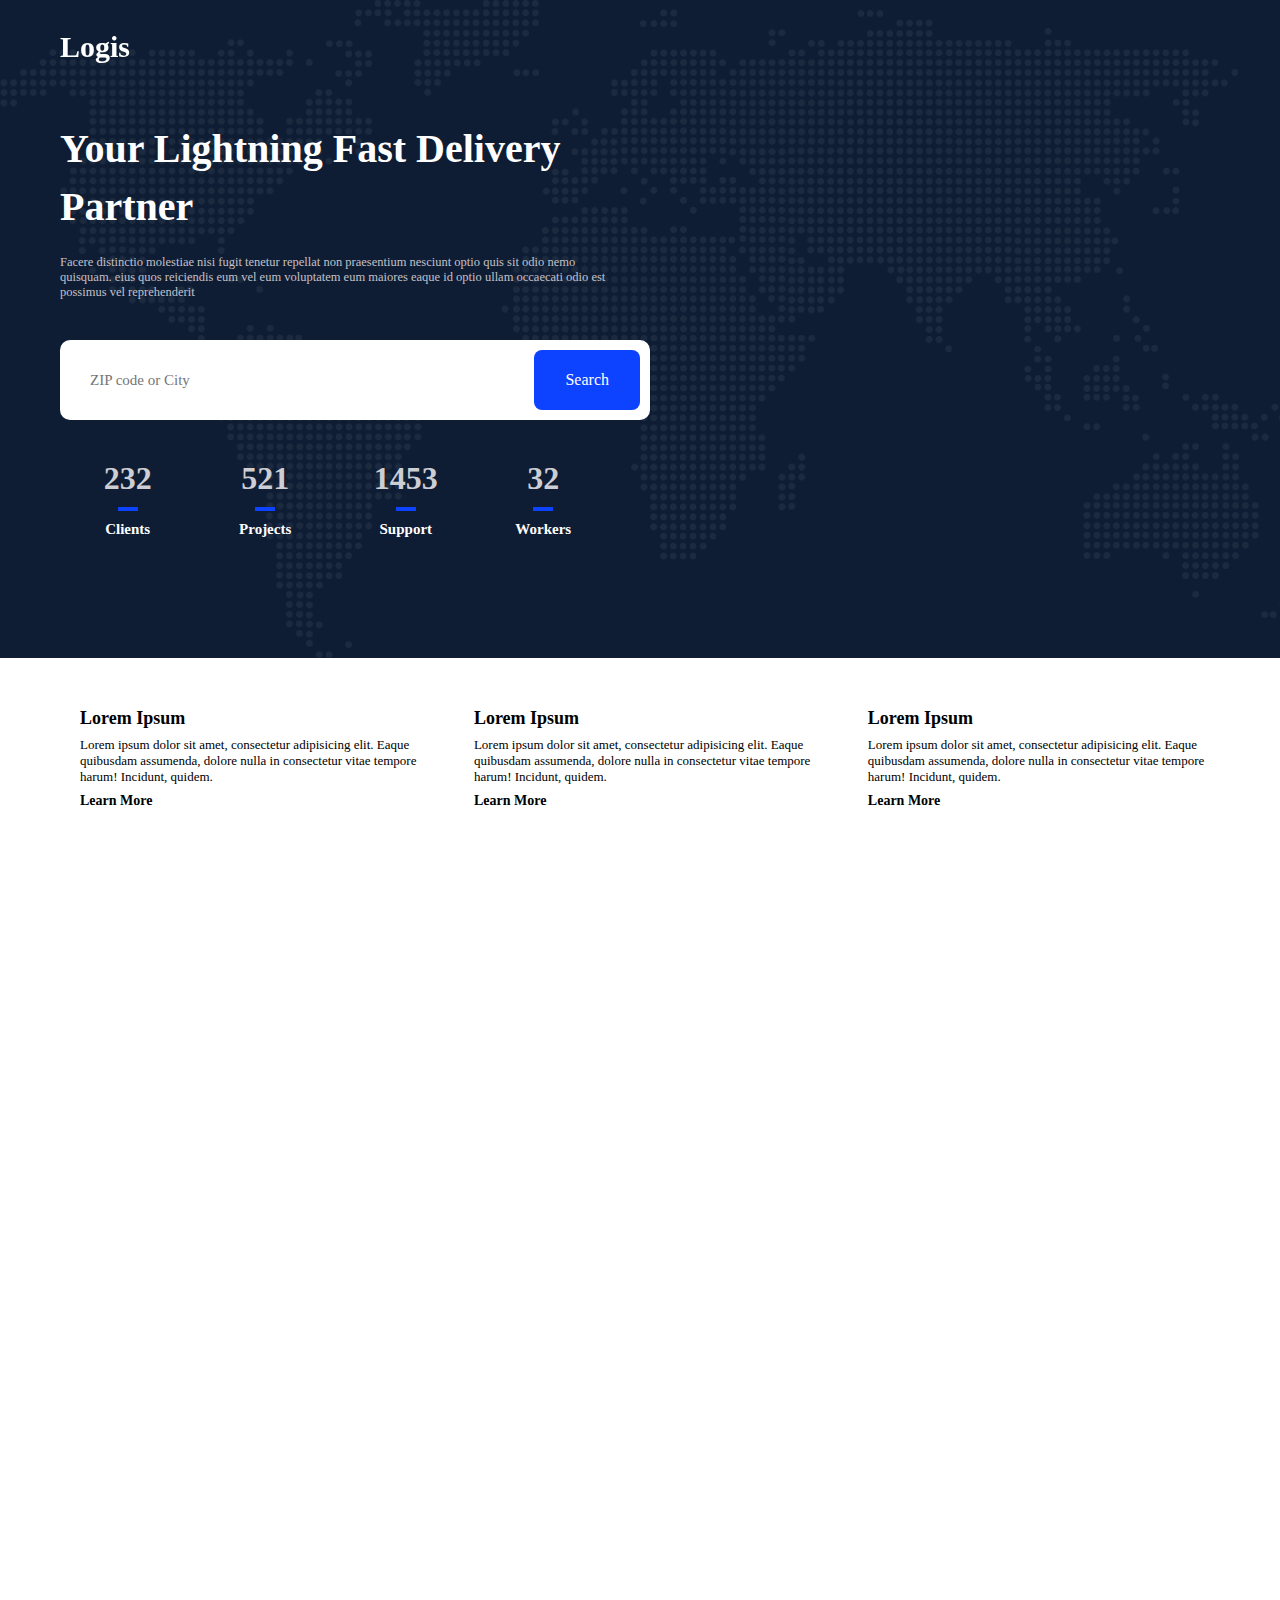
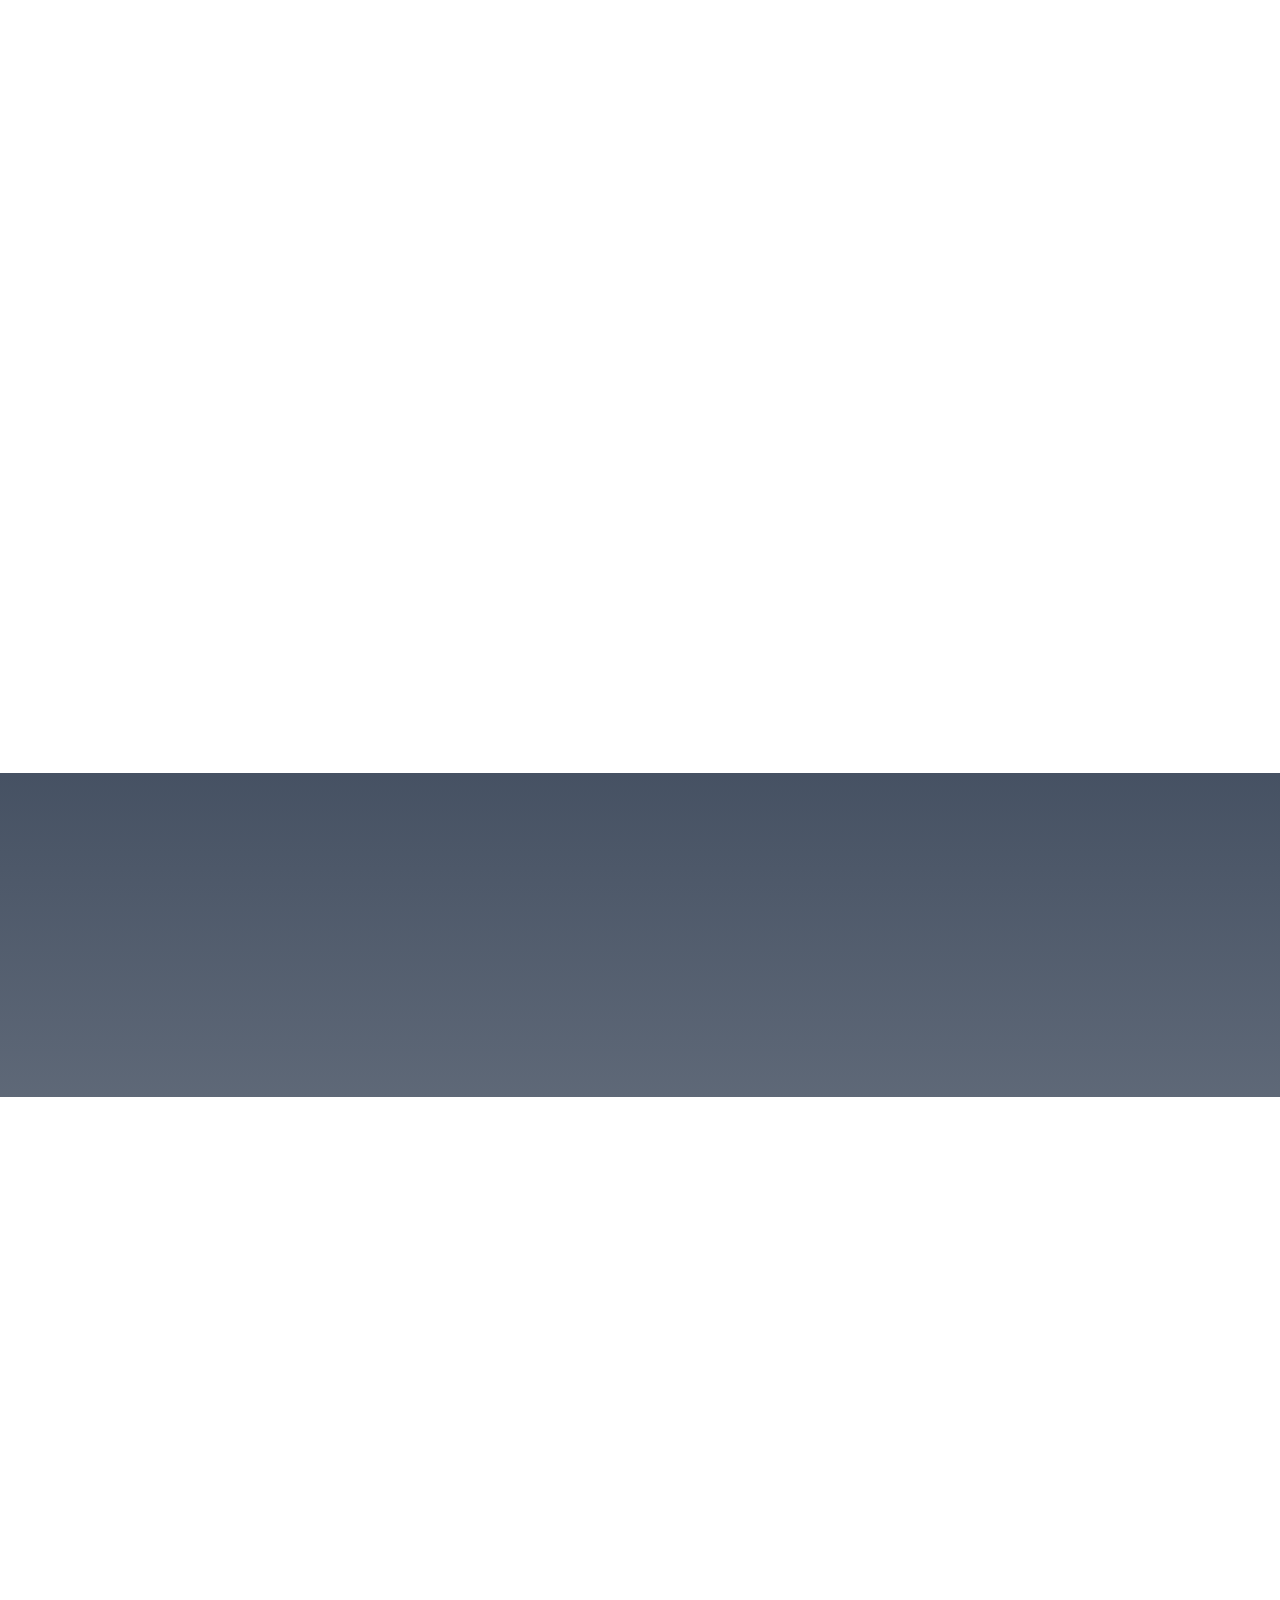
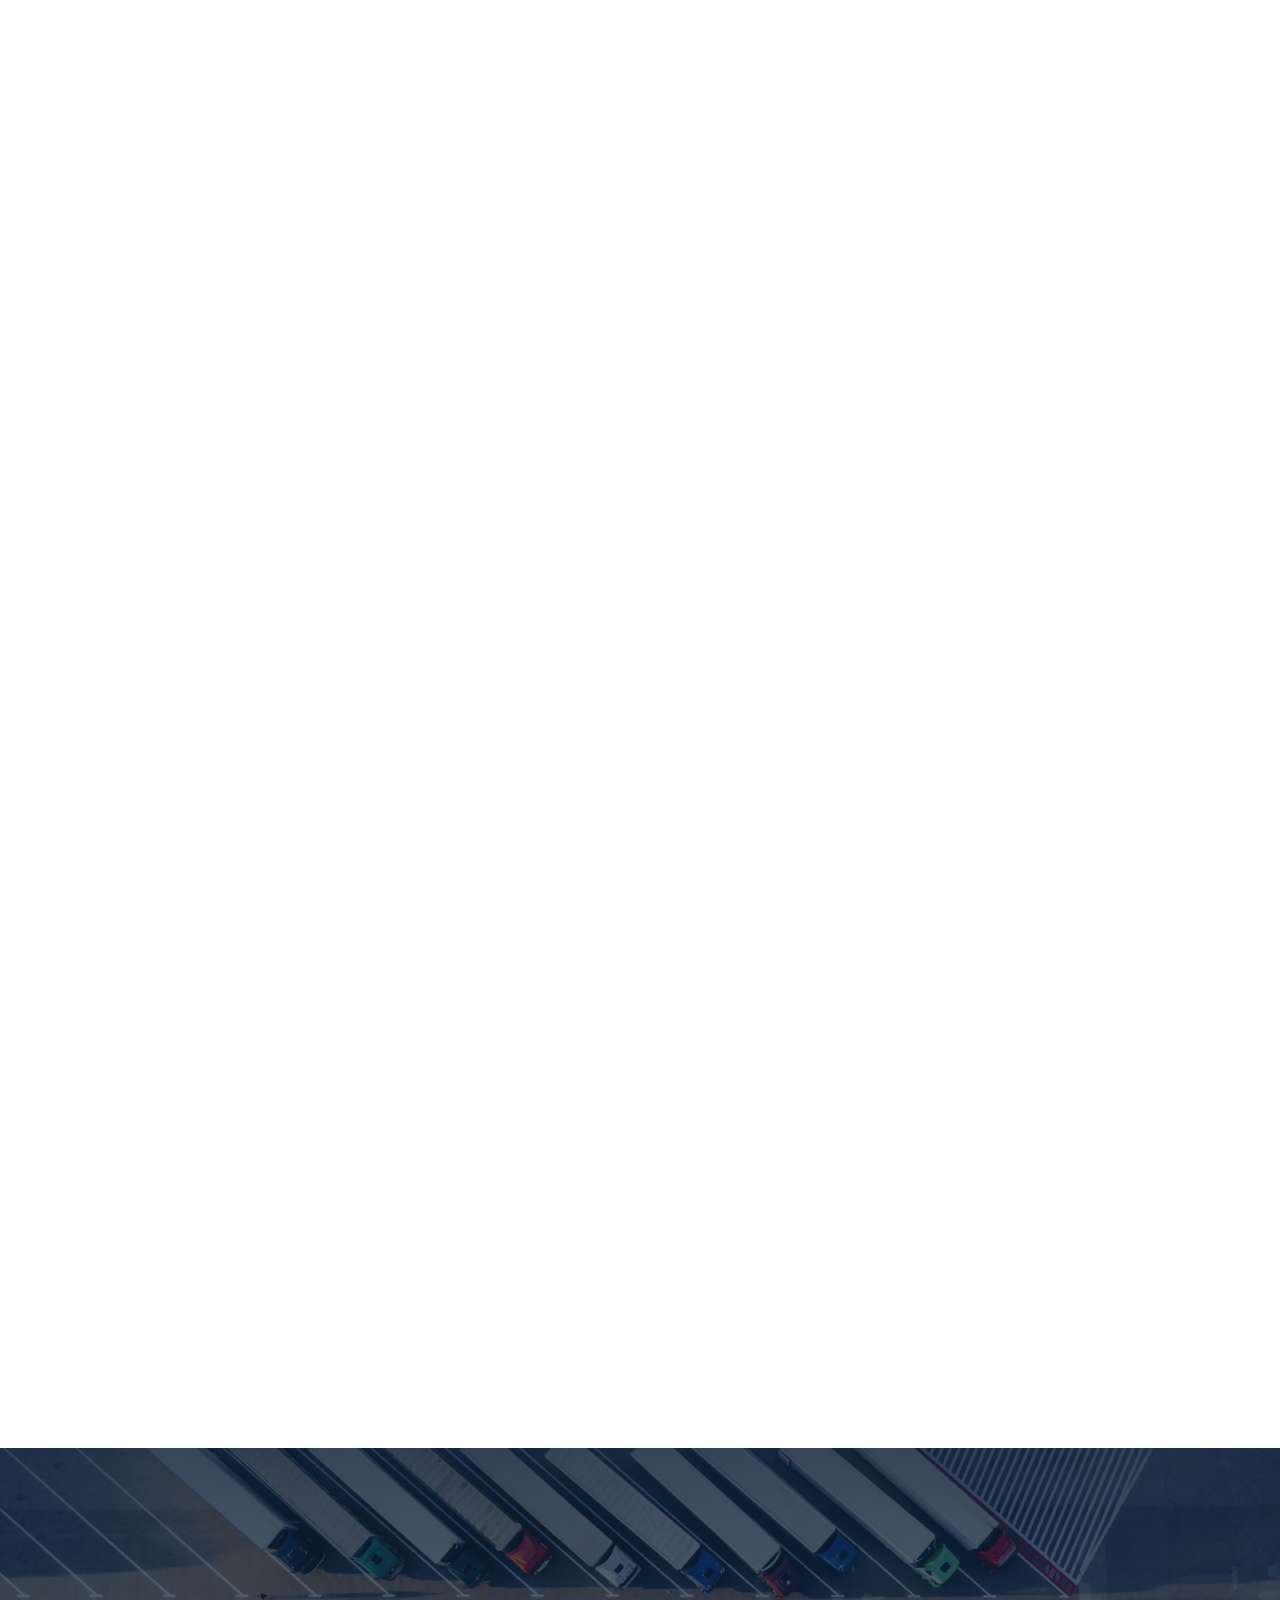
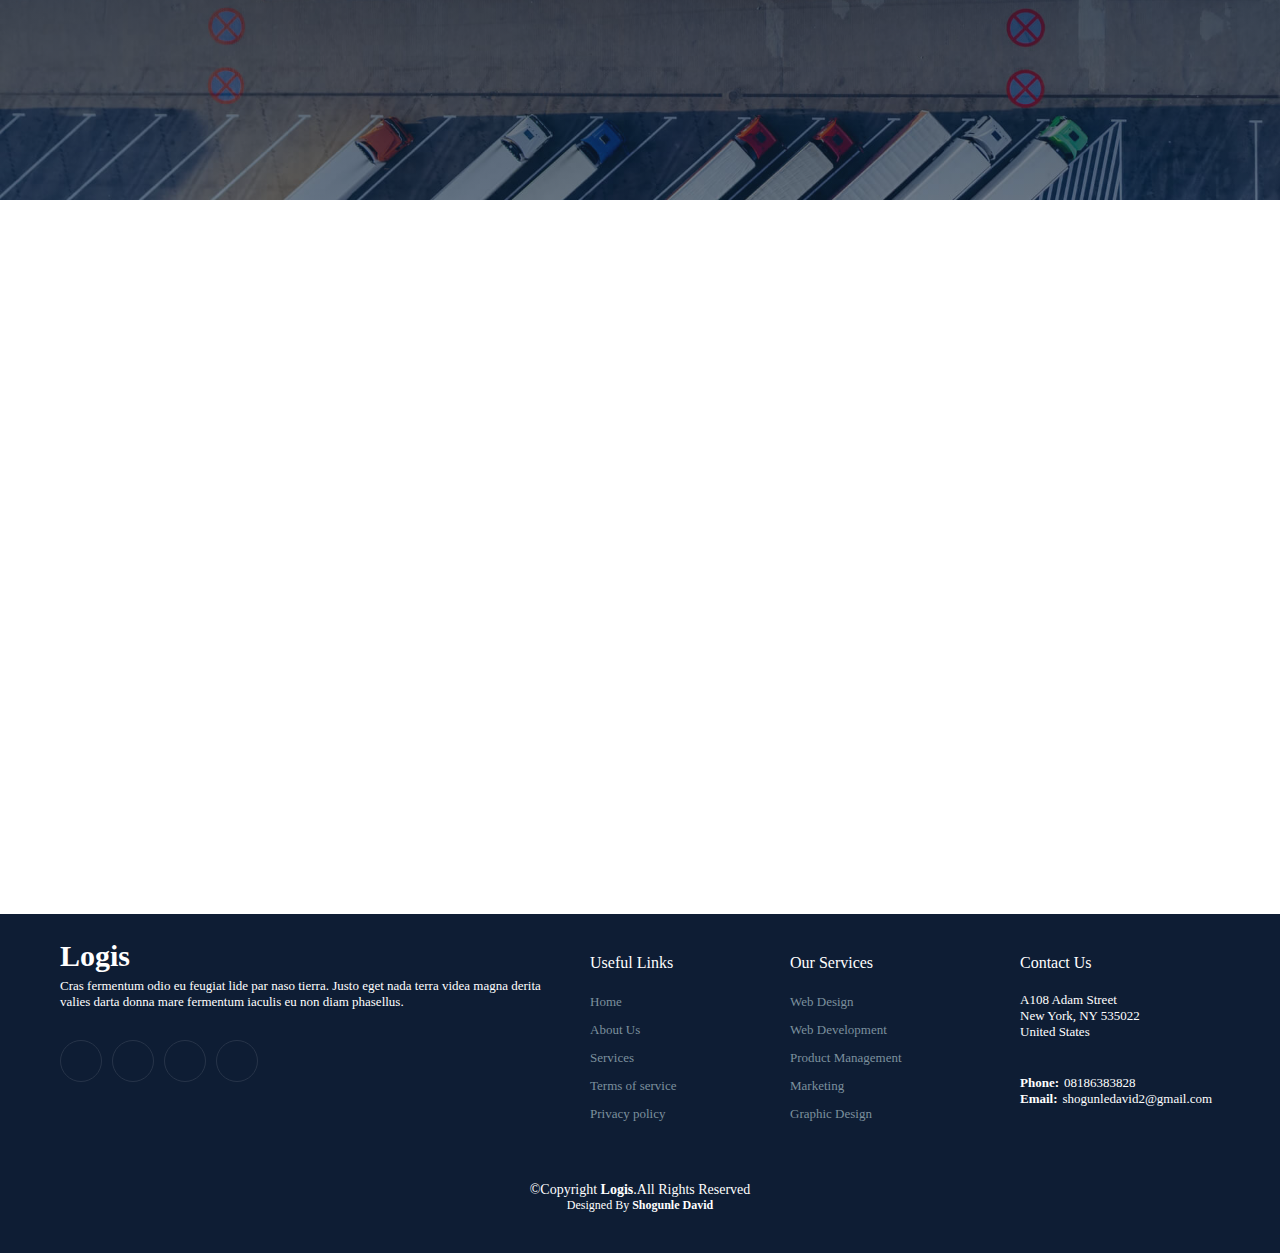
==== index.html @ 0f91eb41 "logis project" ====
<!DOCTYPE html>
<html lang="en">
  <head>
    <meta charset="UTF-8" />
    <meta name="viewport" content="width=device-width, initial-scale=1.0" />
    <title>Logis</title>
    <link rel="icon" href="./assets/img/cta-bg.jpg">
    <link
      rel="stylesheet"
      href="https://cdnjs.cloudflare.com/ajax/libs/font-awesome/6.4.0/css/all.min.css"
      integrity="sha512-iecdLmaskl7CVkqkXNQ/ZH/XLlvWZOJyj7Yy7tcenmpD1ypASozpmT/E0iPtmFIB46ZmdtAc9eNBvH0H/ZpiBw=="
      crossorigin="anonymous"
      referrerpolicy="no-referrer"
    />
    <link
      rel="stylesheet"
      href="https://cdn.jsdelivr.net/npm/swiper@9/swiper-bundle.min.css"
    />
    <link rel="stylesheet" href="./css/logis.css" />
    <link rel="stylesheet" href="./css/logis-media-small.css">
  </head>
  <body>
    <!-- PRELOADER -->
    <div id="preloader">
      <div class="loader"></div>
    </div>

    <!-- NAVBAR -->
    <section id="home">
      <nav>
        <a class="brand" href="">Logis</a>
        <div class="nav-links">
          <ul>
            <li><a class="active" href="index.html">Home</a></li>
            <li><a href="logis-about.html">About</a></li>
            <li><a href="logis-services.html">Services</a></li>
            <li><a href="logis-pricing.html">Pricing</a></li>
            <li class="drop-down-trigger">
              <a id="drop-down-tag" href=""
                >Drop Down <i class="fa-solid fa-angle-down"></i
              ></a>
              <div class="drop-down-section">
                <ul>
                  <li><a href="">Drop Down-1</a></li>
                  <li class="deep-drop-down-trigger">
                    <a id="deep-drop-down" href=""
                      >Deep Drop Down <i class="fa-solid fa-angle-down"></i
                    ></a>
                    <div class="deep-drop-down-section">
                      <ul>
                        <li><a href="">Deep Drop Down 1 </a></li>
                        <li><a href="">Deep Drop Down 2 </a></li>
                        <li><a href="">Deep Drop Down 3</a></li>
                        <li><a href="">Deep Drop Down 4</a></li>
                        <li><a href="">Deep Drop Down 5</a></li>
                      </ul>
                    </div>
                  </li>
                  <li><a href="">Drop Down 2</a></li>
                  <li><a href="">Drop Down 3</a></li>
                  <li><a href="">Drop Down 4</a></li>
                </ul>
              </div>
            </li>
            <li><a href="logis-contact.html">Contact</a></li>
          </ul>
          <div class="nav-btn">
            <a href="logis-get-a-quote.html">Get a Quote</a>
          </div>
        </div>
        <button class="small-screen-nav-btn"><i class="fa-solid fa-bars"></i></button>
      </nav>
      <div class="small-screen-menu">
          <button class="small-screen-nav-btn-2"><i class="fa-solid fa-xmark"></i></button>
          <ul>
            <li>
              <a class="active" href="logis.html">Home</a>
            </li>
            <li>
              <a href="logis-about.html">About</a>
            </li>
            <li>
              <a href="logis-services.html">Services</a>
            </li>
            <li>
              <a href="logis-pricing.html">Pricing</a>
            </li>
            <li class="small-screen-menu-dropdown">
              <button>Drop-Down <i class="fa-solid fa-angle-down"></i></button>
              <div class="small-screen-deep-drop-down hide">
                <ul>
                  <li><a href="">Deep Drop Down 1 </a></li>
                  <li><a href="">Deep Drop Down 2 </a></li>
                  <li><a href="">Deep Drop Down 3</a></li>
                  <li><a href="">Deep Drop Down 4</a></li>
                  <li><a href="">Deep Drop Down 5</a></li>
                </ul>
              </div>
            </li>
            <li>
              <a href="logis-contact.html">Contact</a>
            </li>
            <li>
              <a class="small-screen-menu-btn" href="logis-get-a-quote.html">Get a Quote</a>
            </li>
          </ul>
      </div>
      <!-- TO-TOP BUTTON -->
      <div class="to-top-btn">
        <a href="#"><i class="fa-solid fa-arrow-up"></i></a>
      </div>
      <!-- DELIVERY -->
      <section class="delivery">
        <div class="delivery-text">
          <h1 class="hidden-1">Your Lightning Fast Delivery Partner</h1>
          <p class="hidden-1">
            Facere distinctio molestiae nisi fugit tenetur repellat non
            praesentium nesciunt optio quis sit odio nemo quisquam. eius quos
            reiciendis eum vel eum voluptatem eum maiores eaque id optio ullam
            occaecati odio est possimus vel reprehenderit
          </p>
          <div class="delivery-input hidden-1">
            <input type="text" placeholder="ZIP code or City" />
            <a href="">Search</a>
          </div>
          <div class="delivery-stats hidden-1">
            <div class="stats-set">
              <div class="stats">
                <h2>232</h2>
                <div class="stat-border"></div>
                <h3>Clients</h3>
              </div>
              <div class="stats">
                <h2>521</h2>
                <div class="stat-border"></div>
                <h3>Projects</h3>
              </div>
            </div>
           <div class="stats-set">
             <div class="stats">
               <h2>1453</h2>
               <div class="stat-border"></div>
               <h3>Support</h3>
             </div>
             <div class="stats">
               <h2>32</h2>
               <div class="stat-border"></div>
               <h3>Workers</h3>
             </div>
           </div>
          </div>
        </div>
        <div class="delivery-img hidden-2">
          <img src="./assets/img/hero-img.svg" alt="" />
        </div>
      </section>
    </section>

    <!-- LEARN MORE -->
    <section class="learn-more">
      <span class="learn-flex-card-group">
        <div class="learn-flex-card hidden-3_1">
          <a class="card-icon" href="logis-service-details.html"
            ><i class="fa-solid fa-cart-flatbed"></i
          ></a>
          <div class="learn-flex-card-text">
            <a class="card-heading" href="logis-service-details.html"><h2>Lorem Ipsum</h2></a>
            <a class="card-content" href="logis-service-details.html">
              <p>
                Lorem ipsum dolor sit amet, consectetur adipisicing elit. Eaque
                quibusdam assumenda, dolore nulla in consectetur vitae tempore
                harum! Incidunt, quidem.
              </p>
            </a>
            <a class="card-link" href="logis-service-details.html"
              ><span>Learn More <i class="fa-solid fa-arrow-right"></i></span
            ></a>
          </div>
        </div>
        <div class="learn-flex-card hidden-3_2">
          <a class="card-icon" href="logis-service-details.html"><i class="fa-solid fa-truck"></i></a>
          <div class="learn-flex-card-text">
            <a class="card-heading" href="logis-service-details.html"><h2>Lorem Ipsum</h2></a>
            <a class="card-content" href="logis-service-details.html">
              <p>
                Lorem ipsum dolor sit amet, consectetur adipisicing elit. Eaque
                quibusdam assumenda, dolore nulla in consectetur vitae tempore
                harum! Incidunt, quidem.
              </p>
            </a>
            <a class="card-link" href="logis-service-details.html"
              ><span>Learn More <i class="fa-solid fa-arrow-right"></i></span
            ></a>
          </div>
        </div>
      </span> 

      <div class="learn-flex-card hidden-3_3" id="learn-flex-card-3">
        <a class="card-icon" href="logis-service-details.html"
          ><i class="fa-solid fa-truck-ramp-box"></i
        ></a>
        <div class="learn-flex-card-text">
          <a class="card-heading" href="logis-service-details.html"><h2>Lorem Ipsum</h2></a>
          <a class="card-content" href="logis-service-details.html">
            <p>
              Lorem ipsum dolor sit amet, consectetur adipisicing elit. Eaque
              quibusdam assumenda, dolore nulla in consectetur vitae tempore
              harum! Incidunt, quidem.
            </p>
          </a>
          <a class="card-link" href="logis-service-details.html"
            ><span>Learn More <i class="fa-solid fa-arrow-right"></i></span
          ></a>
        </div>
      </div>
    </section>

    <!-- ABOUT US -->
    <section class="about-us">
      <div class="about-us-text">
        <h1 class="hidden-4">About Us</h1>
        <p class="hidden-4" id="about-us-p1">
          Dolor iure expedita id fuga asperiores qui sunt consequatur minima.
          Quidem voluptas deleniti. Sit quia molestiae quia quas qui magnam
          itaque veritatis dolores. Corrupti totam ut eius incidunt reiciendis
          veritatis asperiores placeat.
        </p>
        <div class="about-us-content">
          <ul>
            <li class="hidden-4">
              <i class="fa-solid fa-sitemap"></i>
              <div class="about-us-content-text">
                <h2>Ullamco laboris nisi ut aliquip consequat</h2>
                <p>
                  Magni facilis facilis repellendus cum excepturi quaerat
                  praesentium libre trade
                </p>
              </div>
            </li>

            <li class="hidden-4">
              <i class="fa-solid fa-compress"></i>
              <div class="about-us-content-text">
                <h2>Magnam soluta odio exercitationem reprehenderi</h2>
                <p>
                  Quo totam dolorum at pariatur aut distinctio dolorum
                  laudantium illo direna pasata redi
                </p>
              </div>
            </li>

            <li class="hidden-4">
              <i class="fa-solid fa-tower-broadcast"></i>
              <div class="about-us-content-text">
                <h2>Voluptatem et qui exercitationem</h2>
                <p>
                  Et velit et eos maiores est tempora et quos dolorem autem
                  tempora incidunt maxime veniam
                </p>
              </div>
            </li>
          </ul>
        </div>
      </div>
      <div class="about-us-img hidden-4_1">
        <img src="./assets/img/about.jpg" alt="" />
        <div class="play-btn">
          <div class="play-btn-background">
            <i class="fa-solid fa-caret-right"></i>
          </div>
        </div>
      </div>
    </section>

    <!-- SERVICES -->
    <section class="services">
      <div class="services-heading hidden-5">
        <h1 class="services-heading-background">OUR SERVICES</h1>
        <h2 class="services-heading-main">OUR SERVICES</h2>
        <div class="services-border"></div>
      </div>

      <div class="services-img-section">
        <a class="services-link hidden-6_1" href="logis-service-details.html">
          <div class="services-img-card">
            <div class="services-img">
              <img src="./assets/img/storage-service.jpg" alt="" />
            </div>
            <div class="services-img-card-description">
              <h3>STORAGE</h3>
              <p>
                Lorem ipsum dolor sit amet consectetur adipisicing elit.
                Accusantium ut, facilis suscipit a ab hic voluptates sequi
                cumque velit! Quibusdam.
              </p>
            </div>
          </div>
        </a>

        <a class="services-link hidden-6_2" href="logis-service-details.html">
          <div class="services-img-card">
            <div class="services-img">
              <img src="./assets/img/logistics-service.jpg" alt="" />
            </div>
            <div class="services-img-card-description">
              <h3>LOGISTICS</h3>
              <p>
                Lorem ipsum dolor sit amet consectetur adipisicing elit.
                Accusantium ut, facilis suscipit a ab hic voluptates sequi
                cumque velit! Quibusdam.
              </p>
            </div>
          </div>
        </a>

        <a class="services-link hidden-6_3" href="logis-service-details.html">
          <div class="services-img-card">
            <div class="services-img">
              <img src="./assets/img/cargo-service.jpg" alt="" />
            </div>
            <div class="services-img-card-description">
              <h3>CARGO</h3>
              <p>
                Lorem ipsum dolor sit amet consectetur adipisicing elit.
                Accusantium ut, facilis suscipit a ab hic voluptates sequi
                cumque velit! Quibusdam.
              </p>
            </div>
          </div>
        </a>
      </div>

      <div class="services-img-section ">
        <a class="services-link hidden-6_1" href="logis-service-details.html">
          <div class="services-img-card">
            <div class="services-img">
              <img src="./assets/img/trucking-service.jpg" alt="" />
            </div>
            <div class="services-img-card-description">
              <h3>TRUCKING</h3>
              <p>
                Lorem ipsum dolor sit amet consectetur adipisicing elit.
                Accusantium ut, facilis suscipit a ab hic voluptates sequi
                cumque velit! Quibusdam.
              </p>
            </div>
          </div>
        </a>

        <a class="services-link hidden-6_2" href="logis-service-details.html">
          <div class="services-img-card">
            <div class="services-img">
              <img src="./assets/img/packaging-service.jpg" alt="" />
            </div>
            <div class="services-img-card-description">
              <h3>PACKAGING</h3>
              <p>
                Lorem ipsum dolor sit amet consectetur adipisicing elit.
                Accusantium ut, facilis suscipit a ab hic voluptates sequi
                cumque velit! Quibusdam.
              </p>
            </div>
          </div>
        </a>

        <a class="services-link hidden-6_3" href="logis-service-details.html">
          <div class="services-img-card">
            <div class="services-img">
              <img src="./assets/img/warehousing-service.jpg" alt="" />
            </div>
            <div class="services-img-card-description">
              <h3>WAREHOUSING</h3>
              <p>
                Lorem ipsum dolor sit amet consectetur adipisicing elit.
                Accusantium ut, facilis suscipit a ab hic voluptates sequi
                cumque velit! Quibusdam.
              </p>
            </div>
          </div>
        </a>
      </div>
    </section>

    <!-- CALL TO ACTION -->
    <section class="call-to-action">
      <div class="call-to-action-text hidden-7">
        <h3>Call To Action</h3>
        <p>
          Duis aute irure dolor in reprehenderit in voluptate velit esse cillum
          dolore eu fugiat nulla pariatur. Excepteur sint occaecat cupidatat non
          proident, sunt in culpa qui officia deserunt mollit anim id est
          laborum.
        </p>
        <div class="call-to-action-btn">
          <a href="#">Call To Action</a>
        </div>
      </div>
    </section>
    <!-- FEATURES -->
    <section class="features">
      <div class="features-flex-1 hidden-8">
        <div class="features-img">
          <img src="./assets/img/features-1.jpg" alt="" />
        </div>
        <div class="features-text">
          <h2>
            Voluptatem dignissimos provident quasi corporis voluptates sit
            assumenda.
          </h2>
          <p>
            Lorem ipsum dolor sit amet, consectetur adipiscing elit, sed do
            eiusmod tempor incididunt ut labore et dolore magna aliqua.
          </p>
          <ul>
            <li>
              <i class="fa-solid fa-check"></i>Ullamco laboris nisi ut aliquip
              ex ea commodo consequat.
            </li>
            <li>
              <i class="fa-solid fa-check"></i>Duis aute irure dolor in
              reprehenderit in voluptate velit.
            </li>
            <li>
              <i class="fa-solid fa-check"></i>Ullam est qui quos consequatur
              eos accusamus.
            </li>
          </ul>
        </div>
      </div>

      <div class="features-flex-2 hidden-8">
        <div class="features-text">
          <h2>Corporis temporibus maiores provident</h2>
          <p class="features-flex-2-p1">
            Lorem ipsum dolor sit amet, consectetur adipiscing elit, sed do
            eiusmod tempor incididunt ut labore et dolore magna aliqua.
          </p>
          <p class="features-flex-2-p2">
            Ullamco laboris nisi ut aliquip ex ea commodo consequat. Duis aute
            irure dolor in reprehenderit in voluptate velit esse cillum dolore
            eu fugiat nulla pariatur. Excepteur sint occaecat cupidatat non
            proident, sunt in culpa qui officia deserunt mollit anim id est
            laborum
          </p>
        </div>
        <div class="features-img">
          <img src="./assets/img/features-2.jpg" alt="" />
        </div>
      </div>

      <div class="features-flex-3 hidden-8">
        <div class="features-img">
          <img src="./assets/img/features-3.jpg" alt="" />
        </div>
        <div class="features-text">
          <h2>
            Sunt consequatur ad ut est nulla consectetur reiciendis animi
            voluptas
          </h2>
          <p>
            Cupiditate placeat cupiditate placeat est ipsam culpa. Delectus quia
            minima quod. Sunt saepe odit aut quia voluptatem hic voluptas dolor
            doloremque.
          </p>
          <ul>
            <li>
              <i class="fa-solid fa-check"></i>Ullamco laboris nisi ut aliquip
              ex ea commodo consequat.
            </li>
            <li>
              <i class="fa-solid fa-check"></i>Duis aute irure dolor in
              reprehenderit in voluptate velit.
            </li>
            <li>
              <i class="fa-solid fa-check"></i>Ullam est qui quos consequatur
              eos accusamus.
            </li>
          </ul>
        </div>
      </div>

      <div class="features-flex-4 hidden-8">
        <div class="features-text">
          <h2>
            Quas et necessitatibus eaque impedit ipsum animi consequatur
            incidunt in
          </h2>
          <p class="features-flex-4-p1">
            Lorem ipsum dolor sit amet, consectetur adipiscing elit, sed do
            eiusmod tempor incididunt ut labore et dolore magna aliqua.
          </p>
          <p class="features-flex-4-p2">
            Ullamco laboris nisi ut aliquip ex ea commodo consequat. Duis aute
            irure dolor in reprehenderit in voluptate velit esse cillum dolore
            eu fugiat nulla pariatur. Excepteur sint occaecat cupidatat non
            proident, sunt in culpa qui officia deserunt mollit anim id est
            laborum
          </p>
        </div>
        <div class="features-img">
          <img src="./assets/img/features-4.jpg" alt="" />
        </div>
      </div>
    </section>
    <!-- PRICING -->
    <section class="pricing">
      <div class="pricing-heading hidden-9">
        <h1 class="pricing-heading-background">PRICING</h1>
        <h2 class="pricing-heading-main">PRICING</h2>
        <div class="pricing-border"></div>
      </div>
      <div class="pricing-plans">
        <div class="free-plan hidden-9_1">
          <h2>Free Plan</h2>
          <h1><sup>$</sup>0 <span>/month</span></h1>
          <ul>
            <li>
              <i class="fa-solid fa-check"></i>Quam adipiscing vitae proin
            </li>
            <li><i class="fa-solid fa-check"></i>Nec feugiat nisl pretium</li>
            <li>
              <i class="fa-solid fa-check"></i>Nulla at volutpat diam uteera
            </li>
            <li class="cancel">
              <i class="fa-solid fa-x"></i
              ><span>Pharetra massa massa ultricies</span>
            </li>
            <li class="cancel">
              <i class="fa-solid fa-x"></i
              ><span>Massa ultricies mi quis hendrerit</span>
            </li>
          </ul>
          <div class="free-plan-btn">
            <a href="#">Buy Now</a>
          </div>
        </div>

        <div class="business-plan hidden-9_2">
          <h2>Business Plan</h2>
          <h1><sup>$</sup>29<span>/month</span></h1>
          <ul>
            <li>
              <i class="fa-solid fa-check"></i>Quam adipiscing vitae proin
            </li>
            <li><i class="fa-solid fa-check"></i>Nec feugiat nisl pretium</li>
            <li>
              <i class="fa-solid fa-check"></i>Nulla at volutpat diam uteera
            </li>
            <li class="cancel">
              <i class="fa-solid fa-check"></i>Pharetra massa massa ultricies
            </li>
            <li class="cancel">
              <i class="fa-solid fa-check"></i>Massa ultricies mi quis hendrerit
            </li>
          </ul>
          <div class="business-plan-btn">
            <a href="#">Buy Now</a>
          </div>
        </div>

        <div class="developer-plan hidden-9_3">
          <h2>Developer Plan</h2>
          <h1><sup>$</sup>49<span>/month</span></h1>
          <ul>
            <li>
              <i class="fa-solid fa-check"></i>Quam adipiscing vitae proin
            </li>
            <li><i class="fa-solid fa-check"></i>Nec feugiat nisl pretium</li>
            <li>
              <i class="fa-solid fa-check"></i>Nulla at volutpat diam uteera
            </li>
            <li class="cancel">
              <i class="fa-solid fa-x"></i
              ><span>Pharetra massa massa ultricies</span>
            </li>
            <li class="cancel">
              <i class="fa-solid fa-x"></i
              ><span>Massa ultricies mi quis hendrerit</span>
            </li>
          </ul>
          <div class="developer-plan-btn">
            <a href="#">Buy Now</a>
          </div>
        </div>
      </div>
    </section>

    <!-- SWIPER TESTIMONIAL SECTION -->
    <div class="swiper-section  ">
      <div class="swiper mySwiper hidden-19">
        <div class="swiper-wrapper">

          <!-- SLIDE 1 -->
          <div class="swiper-slide">
            <div class="swiper-testimonial">
              <div class="swiper-testimonial-img">
                <img
                  src="./assets/img/testimonials/testimonials-1.jpg"
                  alt=""
                />
              </div>
              <div class="swiper-testimonial-info">
                <h3>Saul Goodman</h3>
                <h5>Ceo & Founder</h5>
                <div class="swiper-testimonial-review">
                  <i class="fa-solid fa-star"></i>
                  <i class="fa-solid fa-star"></i>
                  <i class="fa-solid fa-star"></i>
                  <i class="fa-solid fa-star"></i>
                  <i class="fa-solid fa-star"></i>
                </div>
                <div class="swiper-testimonial-text">
                  <p>
                    <sup>
                      <i class="fa-solid fa-quote-left"></i>
                    </sup>
                    Lorem ipsum dolor sit amet, consectetur adipiscing elit, sed
                    do eiusmod tempor incididunt ut labore et dolore magna
                    aliqua. Lorem ipsum dolor sit amet consectetur adipisicing elit. Sed, voluptates?
                    <sub>
                      <i class="fa-solid fa-quote-right"></i>
                    </sub>
                  </p>
                </div>
              </div>
            </div>
          </div>
          <!-- SLIDE 2 -->
          <div class="swiper-slide">
            <div class="swiper-testimonial">
              <div class="swiper-testimonial-img">
                <img
                  src="./assets/img/testimonials/testimonials-2.jpg"
                  alt=""
                />
              </div>
              <div class="swiper-testimonial-info">
                <h3>Sara Wilsson</h3>
                <h5>Designer</h5>
                <div class="swiper-testimonial-review">
                  <i class="fa-solid fa-star"></i>
                  <i class="fa-solid fa-star"></i>
                  <i class="fa-solid fa-star"></i>
                  <i class="fa-solid fa-star"></i>
                  <i class="fa-solid fa-star"></i>
                </div>
                <div class="swiper-testimonial-text">
                  <p>
                    <sup>
                      <i class="fa-solid fa-quote-left"></i>
                    </sup>
                    Lorem ipsum dolor sit amet, consectetur adipiscing elit, sed
                    do eiusmod tempor incididunt ut labore et dolore magna
                    aliqua. Lorem ipsum dolor sit amet consectetur adipisicing elit. Sed, voluptates?
                    <sub>
                      <i class="fa-solid fa-quote-right"></i>
                    </sub>
                  </p>
                </div>
              </div>
            </div>
          </div>

          <!-- SLIDE 3 -->
          <div class="swiper-slide">
            <div class="swiper-testimonial">
              <div class="swiper-testimonial-img">
                <img
                  src="./assets/img/testimonials/testimonials-3.jpg"
                  alt=""
                />
              </div>
              <div class="swiper-testimonial-info">
                <h3>Jena Karlis</h3>
                <h5>Store Owner</h5>
                <div class="swiper-testimonial-review">
                  <i class="fa-solid fa-star"></i>
                  <i class="fa-solid fa-star"></i>
                  <i class="fa-solid fa-star"></i>
                  <i class="fa-solid fa-star"></i>
                  <i class="fa-solid fa-star"></i>
                </div>
                <div class="swiper-testimonial-text">
                  <p>
                    <sup>
                      <i class="fa-solid fa-quote-left"></i>
                    </sup>
                    Lorem ipsum dolor sit amet, consectetur adipiscing elit, sed
                    do eiusmod tempor incididunt ut labore et dolore magna
                    aliqua. Lorem ipsum dolor sit amet consectetur adipisicing elit. Sed, voluptates?
                    <sub>
                      <i class="fa-solid fa-quote-right"></i>
                    </sub>
                  </p>
                </div>
              </div>
            </div>
          </div>

          <!-- SLIDE 4 -->
          <div class="swiper-slide">
            <div class="swiper-testimonial">
              <div class="swiper-testimonial-img">
                <img
                  src="./assets/img/testimonials/testimonials-4.jpg"
                  alt=""
                />
              </div>
              <div class="swiper-testimonial-info">
                <h3>Matt Brandon</h3>
                <h5>Freelancer</h5>
                <div class="swiper-testimonial-review">
                  <i class="fa-solid fa-star"></i>
                  <i class="fa-solid fa-star"></i>
                  <i class="fa-solid fa-star"></i>
                  <i class="fa-solid fa-star"></i>
                  <i class="fa-solid fa-star"></i>
                </div>
                <div class="swiper-testimonial-text">
                  <p>
                    <sup>
                      <i class="fa-solid fa-quote-left"></i>
                    </sup>
                    Lorem ipsum dolor sit amet, consectetur adipiscing elit, sed
                    do eiusmod tempor incididunt ut labore et dolore magna
                    aliqua. Lorem ipsum dolor sit amet consectetur adipisicing elit. Sed, voluptates?
                    <sub>
                      <i class="fa-solid fa-quote-right"></i>
                    </sub>
                  </p>
                </div>
              </div>
            </div>
          </div>

          <!-- SLIDE 5 -->
          <div class="swiper-slide">
            <div class="swiper-testimonial">
              <div class="swiper-testimonial-img">
                <img
                  src="./assets/img/testimonials/testimonials-5.jpg"
                  alt=""
                />
              </div>
              <div class="swiper-testimonial-info">
                <h3>John Larson</h3>
                <h5>Entrepreneur</h5>
                <div class="swiper-testimonial-review">
                  <i class="fa-solid fa-star"></i>
                  <i class="fa-solid fa-star"></i>
                  <i class="fa-solid fa-star"></i>
                  <i class="fa-solid fa-star"></i>
                  <i class="fa-solid fa-star"></i>
                </div>
                <div class="swiper-testimonial-text">
                  <p>
                    <sup>
                      <i class="fa-solid fa-quote-left"></i>
                    </sup>
                    Lorem ipsum dolor sit amet, consectetur adipiscing elit, sed
                    do eiusmod tempor incididunt ut labore et dolore magna
                    aliqua. Lorem ipsum dolor sit amet consectetur adipisicing elit. Sed, voluptates?
                    <sub>
                      <i class="fa-solid fa-quote-right"></i>
                    </sub>
                  </p>
                </div>
              </div>
            </div>
          </div>


        </div>
        <div class="swiper-pagination"></div>
      </div>
    </div>
    
    <!-- FAQ SECTION -->
    <section class="faq">
      <div class="faq-heading hidden-10">
        <h1 class="faq-heading-background">FREQUENTLY ASKED QUESTIONS</h1>
        <h2 class="faq-heading-main">FREQUENTLY ASKED QUESTIONS</h2>
        <div class="faq-border"></div>
      </div>
      <div class="faq-accordion-section">

          <div class="faq-accordion-content hidden-11">
              <div class="faq-accordion-label">
                  <button class="faq-accordion-label-btn-1">
                      <span class="faq-accordion-icon"><i class="fa-solid fa-question mark"></i></span>
                      <span class="faq-accordion-question-1">
                        Non consectetur a erat nam at lectus urna duis? 
                        <i class="fa-solid fa-angle-down"></i>
                      </span>
                  </button>
                  <div class="faq-accordion-text-1">
                      <p>
                        Feugiat pretium nibh ipsum consequat. Tempus iaculis urna id volutpat lacus laoreet non curabitur gravida. Venenatis lectus magna fringilla urna porttitor rhoncus dolor purus non.
                      </p>
                  </div>
              </div>
          </div>
          
          <div class="faq-accordion-content hidden-11">
            <div class="faq-accordion-label">
                <button class="faq-accordion-label-btn-2">
                    <span class="faq-accordion-icon"><i class="fa-solid fa-question mark"></i></span>
                    <span class="faq-accordion-question-2">
                      Feugiat scelerisque varius morbi enim nunc?
                      <i class="fa-solid fa-angle-down"></i>
                    </span>
                </button>
                <div class="faq-accordion-text-2">
                    <p>
                      Dolor sit amet consectetur adipiscing elit pellentesque habitant morbi. Id interdum velit laoreet id donec ultrices. Fringilla phasellus faucibus scelerisque eleifend donec pretium. Est pellentesque elit ullamcorper dignissim. Mauris ultrices eros in cursus turpis massa tincidunt dui.
                    </p>
                </div>
            </div>
        </div>

        <div class="faq-accordion-content hidden-11">
          <div class="faq-accordion-label">
              <button class="faq-accordion-label-btn-3">
                  <span class="faq-accordion-icon"><i class="fa-solid fa-question mark"></i></span>
                  <span class="faq-accordion-question-3">
                    Dolor sit amet consectetur adipiscing elit?
                    <i class="fa-solid fa-angle-down"></i>
                  </span>
              </button>
              <div class="faq-accordion-text-3">
                  <p>
                    Eleifend mi in nulla posuere sollicitudin aliquam ultrices sagittis orci. Faucibus pulvinar elementum integer enim. Sem nulla pharetra diam sit amet nisl suscipit. Rutrum tellus pellentesque eu tincidunt. Lectus urna duis convallis convallis tellus. Urna molestie at elementum eu facilisis sed odio morbi quis
                  </p>
              </div>
          </div>
      </div>

      <div class="faq-accordion-content hidden-11">
        <div class="faq-accordion-label">
            <button class="faq-accordion-label-btn-4">
                <span class="faq-accordion-icon"><i class="fa-solid fa-question mark"></i></span>
                <span class="faq-accordion-question-4">
                  Tempus quam pellentesque nec nam aliquam sem et tortor consequat?
                  <i class="fa-solid fa-angle-down"></i>
                </span>
            </button>
            <div class="faq-accordion-text-4">
                <p>
                  Molestie a iaculis at erat pellentesque adipiscing commodo. Dignissim suspendisse in est ante in. Nunc vel risus commodo viverra maecenas accumsan. Sit amet nisl suscipit adipiscing bibendum est. Purus gravida quis blandit turpis cursus in.
                </p>
            </div>
        </div>
    </div>

    <div class="faq-accordion-content hidden-11">
      <div class="faq-accordion-label">
          <button class="faq-accordion-label-btn-5">
              <span class="faq-accordion-icon"><i class="fa-solid fa-question mark"></i></span>
              <span class="faq-accordion-question-5">
                Tortor vitae purus faucibus ornare. Varius vel pharetra vel turpis nunc eget lorem dolor?
                <i class="fa-solid fa-angle-down"></i>
              </span>
          </button>
          <div class="faq-accordion-text-5">
              <p>
                Laoreet sit amet cursus sit amet dictum sit amet justo. Mauris vitae ultricies leo integer malesuada nunc vel. Tincidunt eget nullam non nisi est sit amet. Turpis nunc eget lorem dolor sed. Ut venenatis tellus in metus vulputate eu scelerisque.
              </p>
          </div>
      </div>
  </div>

      </div>
    </section>

    <!-- FOOTER -->
    <footer>
      <div class="footer-columns">
        <div class="footer-col-1">
          <h2>Logis</h2>
          <p>
            Cras fermentum odio eu feugiat lide par naso tierra. Justo eget nada
            terra videa magna derita valies darta donna mare fermentum iaculis eu
            non diam phasellus.
          </p>
          <div class="footer-socials">
            <a href="#"><i class="fa-brands fa-twitter"></i></a>
            <a href="#"><i class="fa-brands fa-facebook"></i></a>
            <a href="#"><i class="fa-brands fa-instagram"></i></a>
            <a href="#"><i class="fa-brands fa-linkedin"></i></a>
          </div>
        </div>
        <div class="footer-col-section-1">
          <div class="footer-col-2">
            <h3>Useful Links</h3>
            <ul>
              <li><a href="#">Home</a></li>
              <li><a href="#">About Us</a></li>
              <li><a href="#">Services</a></li>
              <li><a href="#">Terms of service</a></li>
              <li><a href="#">Privacy policy</a></li>
            </ul>
          </div>
          <div class="footer-col-3">
            <h3>Our Services</h3>
            <ul>
              <li><a href="#">Web Design</a></li>
              <li><a href="#">Web Development</a></li>
              <li><a href="#">Product Management</a></li>
              <li><a href="#">Marketing</a></li>
              <li><a href="#">Graphic Design</a></li>
            </ul>
          </div>
        </div>
        <div class="footer-col-4">
          <h3>Contact Us</h3>
          <div class="info">
              <p class="info-p1" >A108 Adam Street <br> New York, NY 535022 <br> United States</p>
              <div class="footer-contact">
                  <p><span>Phone:</span>08186383828</p>
                  <p><span>Email:</span>shogunledavid2@gmail.com</p>
              </div>
          </div>
        </div>
      </div>
      <div class="footer-copyright">
          <p class="copyright-p1">&copy;Copyright <span>Logis</span>.All Rights Reserved</p>
          <p class="copyright-p2">Designed By <span>Shogunle David</span></p>
      </div>
    </footer>

    <script defer src="index.js"></script>
    <script src="https://cdn.jsdelivr.net/npm/swiper@9/swiper-bundle.min.js"></script>
  </body>
</html>
---- css/logis.css ----
* {
  padding: 0;
  margin: 0;
  font-family: "poppins", "tahoma";
  scroll-behavior: smooth;
}
body {
  overflow-x: hidden;
}
/* ON SCROLL ANIMATIONS */
.hidden-1 {
  opacity: 0;
  transition: all 1s ease-in-out;
  transform: translateY(150%);
}
.show-1 {
  opacity: 1;
  transform: translateX(0);
}

.hidden-2 {
  opacity: 0;
  transition: all 1s ease-in-out;
  transform: scale(1.5);
}
.show-2 {
  opacity: 1;
  transform: scale(1);
}

.hidden-3_1 {
  transform: translateY(50%);
  opacity: 0;
  transition: all 0.9s ease-in-out;
}
.show-3_1 {
  transform: translateY(0);
  opacity: 1;
}

.hidden-3_2 {
  transform: translateY(50%);
  opacity: 0;
  transition: all 1.1s ease-in-out;
}
.show-3_2 {
  transform: translateY(0);
  opacity: 1;
  transition-delay: 200ms;
}

.hidden-3_3 {
  transform: translateY(50%);
  opacity: 0;
  transition: all 1.3s ease-in-out;
}
.show-3_3 {
  transform: translateY(0);
  opacity: 1;
  transition-delay: 400ms;
}
.hidden-4 {
  opacity: 0;
  transition: all 1s ease-in-out;
  transform: translateY(70%);
}
.show-4 {
  opacity: 1;
  transform: translateX(0);
}
.hidden-4_1 {
  opacity: 0;
  transition: all 1s ease-in-out;
  transform: translateY(25%);
}
.show-4_1 {
  opacity: 1;
  transform: translateX(0);
}
.hidden-5 {
  opacity: 0;
  transition: all 1s ease-in-out;
  transform: translateY(100%);
}
.show-5 {
  opacity: 1;
  transform: translateY(0);
}
.hidden-6_1 {
  opacity: 0;
  transform: translateY(30%);
  transition: all 1s ease-in-out;
}
.hidden-6_2 {
  opacity: 0;
  transform: translateY(35%);
  transition: all 1s ease-in-out;
}
.hidden-6_3 {
  opacity: 0;
  transform: translateY(40%);
  transition: all 1s ease-in-out;
}
.show-6_1 {
  opacity: 1;
  transform: translateY(0);
  transition: all 1s ease-in-out;
  transition-delay: 50ms;
}
.show-6_2 {
  opacity: 1;
  transform: translateY(0);
  transition: all 1s ease-in-out;
  transition-delay: 50ms;
}
.show-6_3 {
  opacity: 1;
  transform: translateY(0);
  transition: all 1s ease-in-out;
  transition-delay: 50ms;
}
.hidden-7 {
  transform: scale(1.2);
  transition: all 1s ease-in-out;
  opacity: 0;
}
.show-7 {
  opacity: 1;
  transform: scale(1);
}
.hidden-8 {
  transform: translateY(50%);
  transition: all 1s ease-in-out;
  opacity: 0;
}
.show-8 {
  opacity: 1;
  transform: translateY(0);
}
.hidden-9 {
  transform: translateY(50%);
  transition: all 1s ease-in-out;
  opacity: 0;
}
.show-9 {
  opacity: 1;
  transform: translateY(0);
}
.hidden-9_1 {
  transform: translateY(50%);
  transition: all 1s ease-in-out;
  opacity: 0;
}
.show-9_1 {
  opacity: 1;
  transform: translateY(0);
}
.hidden-9_2 {
  transform: translateY(52%);
  transition: all 1s ease-in-out;
  opacity: 0;
}
.show-9_2 {
  opacity: 1;
  transform: translateY(0);
}
.hidden-9_3 {
  transform: translateY(54%);
  transition: all 1s ease-in-out;
  opacity: 0;
}
.show-9_3 {
  opacity: 1;
  transform: translateY(0);
}
.hidden-10 {
  transform: translateY(50%);
  transition: all 1s ease-in-out;
  opacity: 0;
}
.show-10 {
  opacity: 1;
  transform: translateY(0);
}
.hidden-11 {
  transform: translateY(50%);
  transition: all 1s ease-in-out;
  opacity: 0;
}
.show-11 {
  opacity: 1;
  transform: translateY(0);
}
.hidden-19 {
  transform: scale(1.5);
  transition: all 1s ease-in-out;
  opacity: 0;
}
.show-19 {
  opacity: 1;
  transform: scale(1);
}
/* SCROLL ANIMATION FROM ABOUT PAGE */
.hidden-12 {
  transform: translateY(30%);
  opacity: 0;
  transition: all 1s ease-in-out;
}
.show-12 {
  transform: translateY(0);
  opacity: 1;
}
.hidden-13 {
  transform: translateY(50%);
  opacity: 0;
  transition: all 1s ease-in-out;
}
.show-13 {
  transform: translateY(0);
  opacity: 1;
}
.hidden-14 {
  transform: translateY(20%);
  transition: all 1s ease-in-out;
  opacity: 0;
}
.show-14 {
  transform: translateY(0);
  opacity: 1;
}
/* SCROLL ANIMATION FROM ABOUT PAGE */

/* SCROLL ANIMATION FROM PRICING PAGE */
.hidden-15 {
  transform: translateY(50%);
  transition: all 1s ease-in-out;
  opacity: 0;
}
.show-15 {
  transform: translateY(0);
  opacity: 1;
}
/* SCROLL ANIMATION FROM PRICING PAGE */

/* SCROLL ANIMATION FROM GET A QUOTE PAGE */
.hidden-16 {
  transform: translateY(10%);
  transition: all 1s ease-in-out;
  opacity: 0;
}
.show-16 {
  transform: translateY(0);
  opacity: 1;
}
/* SCROLL ANIMATION FROM GET A QUOTE PAGE */

/* SCROLL ANIMATION FROM CONTACT PAGE */
.hidden-17 {
  transform: translateY(10%);
  transition: all 1s ease-in-out;
  opacity: 0;
}
.show-17 {
  transform: translateY(0);
  opacity: 1;
}
/* SCROLL ANIMATION FROM CONTACT PAGE */

/* SCROLL ANIMATION FROM SERVICE DETAILS PAGE */
.hidden-18 {
  transform: translateY(10%);
  transition: all 1s ease-in-out;
  opacity: 0;
}
.show-18 {
  transform: translateY(0);
  opacity: 1;
}
/* SCROLL ANIMATION FROM SERVICE DETAILS PAGE */

/* PRELOADER */
#preloader {
  display: flex;
  position: fixed;
  justify-content: center;
  align-items: center;
  top: 0;
  height: 100%;
  width: 100%;
  background-color: #fff;
  z-index: 10000;
  transition: visibility;
  background-color: #0e1d34;
}
.interval {
  visibility: hidden;
}
#preloader .loader {
  position: absolute;
  height: 50px;
  width: 50px;
  border-radius: 50%;
}
.loader:before,
.loader:after {
  content: "";
  border: 3.5px solid #0d42ff;
  border-radius: 50%;
  width: 40px;
  height: 40px;
  position: absolute;
}
.loader:before {
  opacity: 1;
  animation: beforeWave 1s infinite linear;
}

.loader:after {
  opacity: 0;
  animation: afterWave 1s infinite linear;
}
@keyframes afterWave {
  0% {
    transform: scale(0.5, 0.5);
    opacity: 0;
  }
  100% {
    transform: scale(1, 1);
    opacity: 1;
  }
}
@keyframes beforeWave {
  0% {
    transform: scale(1, 1);
    opacity: 1;
  }
  100% {
    transform: scale(1.5, 1.5);
    opacity: 0;
  }
}

#home {
  background: url(./assets/img/hero-bg.png), #0e1d34;
  background-size: cover;
  background-repeat: no-repeat;
  background-position: fixed center;
  box-sizing: border-box;
}
/* NAVBAR */
nav {
  display: flex;
  align-items: center;
  justify-content: space-between;
  padding: 40px 0;
  width: 100vw;
  background-color: transparent;
  z-index: 100;
  position: fixed;
  transition: all 0.4s ease-in-out;
}
nav.scroll {
  padding: 20px 0;
  background-color: #0c192dcd;
}
nav .brand {
  font-size: 30px;
  text-decoration: none;
  font-weight: 600;
  color: #fff;
  padding-left: 120px;
}
nav .nav-links {
  display: flex;
  align-items: center;
  gap: 35px;
  padding-right: 120px;
}
nav .nav-links ul {
  display: flex;
  align-items: center;
  gap: 35px;
  list-style-type: none;
}
nav .nav-links ul li a {
  text-decoration: none;
  color: #8b919d;
  transition: all 0.2s ease-in-out;
}
nav .nav-links ul li #drop-down-tag {
  display: flex;
  align-items: center;
  gap: 5px;
}
nav .nav-links ul li #drop-down-tag i {
  font-size: 16px;
  margin-top: 5px;
}
nav .nav-links ul li a:hover {
  color: #fff;
}
nav .nav-links ul li a.active {
  color: #fff;
}
nav .nav-links .nav-btn a {
  text-decoration: none;
  color: #fff;
  background-color: #0d42ff;
  padding: 10px 15px;
  border-radius: 5px;
  transition: all 0.2s ease-in-out;
}
nav .nav-links .nav-btn a:hover {
  background-color: #2a57f8;
}
nav .nav-links ul .drop-down-trigger .drop-down-section {
  position: absolute;
  background-color: #fff;
  width: 160px;
  height: 200px;
  padding: 20px;
  opacity: 0;
  visibility: hidden;
  transition: all 0.3s ease-in-out;
  border-radius: 3px;
  box-shadow: 0px 0px 30px rgba(127, 137, 161, 0.25);
  margin: 90px 0 0 -30px;
}
nav .nav-links ul .drop-down-trigger:hover .drop-down-section {
  transform: translateY(-70px);
  opacity: 1;
  visibility: visible;
}
nav .nav-links ul .drop-down-trigger .drop-down-section ul li a {
  text-decoration: none;
  color: #414246;
  font-weight: 300;
  font-size: 15px;
  transition: all 0.2s ease-in-out;
}
nav .nav-links ul .drop-down-trigger .drop-down-section ul {
  list-style: none;
  display: flex;
  flex-direction: column;
  align-items: flex-start;
  gap: 20px;
}
nav .nav-links ul .drop-down-trigger .drop-down-section ul li a:hover {
  color: #0d42ff;
}
nav
  .nav-links
  ul
  .drop-down-trigger
  .drop-down-section
  ul
  .deep-drop-down-trigger
  #deep-drop-down {
  display: flex;
  align-items: center;
  gap: 20px;
}
nav
  .nav-links
  ul
  .drop-down-trigger
  .drop-down-section
  ul
  .deep-drop-down-trigger
  #deep-drop-down
  i {
  margin-top: 5px;
}
nav
  .nav-links
  ul
  .drop-down-trigger
  .drop-down-section
  ul
  .deep-drop-down-trigger
  .deep-drop-down-section {
  position: absolute;
  background-color: #fff;
  width: 160px;
  height: 200px;
  padding: 20px;
  opacity: 0;
  visibility: hidden;
  transition: all 0.3s ease-in-out;
  border-radius: 3px;
  box-shadow: 0px 0px 30px rgba(127, 137, 161, 0.25);
  margin: -24px 0 0 130px;
}
nav
  .nav-links
  ul
  .drop-down-trigger
  .drop-down-section
  ul
  .deep-drop-down-trigger:hover
  .deep-drop-down-section {
  transform: translateX(50px);
  opacity: 1;
  visibility: visible;
}
/* SMALL SCREEN MENU */
.small-screen-menu {
  position: absolute;
  z-index: 1000;
  right: 0;
  opacity: 0;
  visibility: hidden;
  top: 0;
  background-color: #091a33de;
  width: 350px;
  padding: 30px 20px;
  height: 100vh;
  transition: all 0.3s ease-in-out;
  transform: translateX(100%);
}
.small-screen-menu ul {
  display: flex;
  flex-direction: column;
  gap: 30px;
  list-style: none;
  z-index: 1000;
}
.small-screen-menu ul li a {
  text-decoration: none;
  color: #8b919d;
  font-weight: 400;
  z-index: 1000;
  transition: all 0.3s ease-in-out;
  font-size: 15px;
}
.small-screen-menu ul li a:hover {
  color: #fff;
}
.small-screen-menu ul li {
  width: 100%;
}
.small-screen-menu ul li a.active {
  color: #fff;
}
.small-screen-menu ul li .small-screen-menu-btn {
  background-color: #0d42ff;
  color: #fff;
  display: flex;
  align-items: center;
  padding: 10px 15px;
  border-radius: 5px;
  transition: all 0.3s ease-in-out;
}
.small-screen-menu ul li .small-screen-menu-btn:hover {
  background-color: #0834d0;
}
.small-screen-menu ul .small-screen-menu-dropdown button {
  display: flex;
  align-items: center;
  justify-content: space-between;
  color: #8b919d;
  font-size: 14px;
  transition: all 0.3s ease-in-out;
  width: 100%;
  background-color: transparent;
  border: none;
}
.small-screen-menu ul .small-screen-menu-dropdown button i.rotate{
  transform: rotate(180deg);
}
.small-screen-menu ul .small-screen-menu-dropdown button:hover {
  color: #fff;
}
.small-screen-menu ul .small-screen-menu-dropdown a i {
  margin-top: 5px;
}
.small-screen-menu ul .small-screen-menu-dropdown .small-screen-deep-drop-down {
  display: flex;
  flex-direction: column;
  border: 1px solid #001f8dcb;
  padding: 20px;
  margin-top: 20px;
}
.small-screen-menu
  ul
  .small-screen-menu-dropdown
  .small-screen-deep-drop-down.hide {
  display: none;
}
.small-screen-menu
  ul
  .small-screen-menu-dropdown
  .small-screen-deep-drop-down
  ul
  li
  a {
  font-size: 14px;
}
.small-screen-nav-btn {
  background-color: transparent;
  color: #fff;
  font-size: 25px;
  border: none;
  cursor: pointer;
  display: none;
  z-index: 1000;
}
.small-screen-nav-btn-2 {
  background-color: transparent;
  color: #fff;
  font-size: 25px;
  border: none;
  cursor: pointer;
  display: none;
  z-index: 1000;
  margin-left: 95%;
}

/* TO TOP BTN */
.to-top-btn a {
  position: fixed;
  background-color: #0d42ff;
  color: white;
  width: 40px;
  height: 40px;
  display: flex;
  justify-content: center;
  align-items: center;
  border-radius: 5px;
  text-decoration: none;
  bottom: 20px;
  right: 20px;
  transition: all 0.3s ease-in-out;
  visibility: hidden;
  opacity: 0;
  z-index: 1000;
}
.to-top-btn a:hover {
  background-color: #47b1e2c8;
}
.to-top-btn a.active {
  visibility: visible;
  opacity: 1;
}

/* DELIVERY */
.delivery {
  display: flex;
  padding: 120px 120px 90px;
  gap: 150px;
  position: relative;
}
.delivery-text {
  width: 100%;
}
.delivery-text h1 {
  color: #fff;
  font-size: 48px;
  line-height: 65px;
  font-weight: 600;
}
.delivery-text p {
  color: #c4c0c7;
  font-size: 14px;
  font-weight: 300;
  margin: 20px 0 40px;
  transition-delay: 200ms;
}
.delivery-img {
  width: 80%;
}
.delivery-img img {
  width: 100%;
}
.delivery-text .delivery-input {
  background-color: #fff;
  width: 100%;
  padding: 10px 10px 10px 30px;
  display: flex;
  border-radius: 10px;
  align-items: center;
  gap: 25px;
  justify-content: space-between;
  margin-bottom: 40px;
}
.delivery-text .delivery-input input[type="text"] {
  width: 100%;
  font-size: 15px;
  font-weight: 300;
  color: #414246;
  outline: none;
  border-style: none;
}
.delivery-text .delivery-input a {
  text-decoration: none;
  color: #fff;
  background-color: #0d42ff;
  padding: 20px 30px;
  border-radius: 8px;
  border: 1px solid transparent;
  transition: all 0.2s ease-in-out;
}
.delivery-text .delivery-input a:hover {
  background-color: #2a57f8;
  border: 1px solid #0d42ff;
}

.delivery-stats {
  display: flex;
  align-items: center;
  width: 100%;
  transition-delay: 600ms;
  justify-content: space-between;
}
.delivery-stats .stats-set {
  display: flex;
  align-items: center;
  justify-content: space-around;
  width: 100%;
}
.delivery-stats .stats-set .stats {
  display: flex;
  flex-direction: column;
  align-items: center;
}
.delivery-stats .stats-set .stats h2 {
  font-size: 32px;
  color: #cdced3;
}
.delivery-stats .stats-set .stats .stat-border {
  background-color: #0d42ff;
  padding: 1.7px;
  width: 17px;
  margin: 10px 0;
}
.delivery-stats .stats h3 {
  font-size: 15px;
  color: #fff;
}
/* LEARN MORE */
.learn-more {
  display: flex;
  align-items: center;
  padding: 60px 120px 150px;
  gap: 30px;
}
.learn-more .learn-flex-card-group {
  display: flex;
  align-items: center;
  gap: 30px;
}
.learn-more .learn-flex-card {
  display: flex;
  align-items: center;
  gap: 20px;
}
.learn-more .learn-flex-card .card-icon {
  font-size: 45px;
  text-decoration: none;
  color: #001f8d;
  margin-top: -90px;
  transition: all 0.3s ease-in-out;
}
.learn-more .learn-flex-card .learn-flex-card-text .card-heading {
  text-decoration: none;
}
.learn-more .learn-flex-card .learn-flex-card-text .card-heading h2 {
  font-size: 18px;
  text-decoration: none;
  color: #000;
  font-weight: 600;
  transition: all 0.3s ease-in-out;
}
.learn-more .learn-flex-card .learn-flex-card-text .card-content {
  text-decoration: none;
}
.learn-more .learn-flex-card .learn-flex-card-text .card-content p {
  font-size: 13px;
  text-decoration: none;
  color: #000;
  font-weight: 300;
  padding: 8px 0;
}
.learn-more .learn-flex-card .learn-flex-card-text .card-link {
  text-decoration: none;
}
.learn-more .learn-flex-card .learn-flex-card-text .card-link span {
  display: flex;
  align-items: center;
  color: #000;
  font-size: 14px;
  font-weight: 600;
  gap: 5px;
  transition: all 0.3s ease-in-out;
}
.learn-more .learn-flex-card .learn-flex-card-text .card-link span i {
  font-size: 12px;
  margin-top: 1px;
}
.learn-more .learn-flex-card:hover .card-icon,
.learn-more .learn-flex-card:hover .card-heading h2,
.learn-more .learn-flex-card:hover .card-link span {
  color: #0d42ff;
}
/* ABOUT US */
.about-us {
  padding: 0 120px;
  display: flex;
  align-items: flex-start;
  box-sizing: border-box;
  gap: 50px;
}
.about-us-text {
  width: 100%;
}
.about-us .about-us-text h1 {
  font-size: 32px;
  color: #001f8d;
}
.about-us .about-us-text #about-us-p1 {
  font-size: 13.5px;
  font-weight: 300;
  margin: 10px 0 30px 0;
}
.about-us .about-us-text .about-us-content ul {
  display: flex;
  flex-direction: column;
  gap: 45px;
}
.about-us .about-us-text .about-us-content ul li {
  list-style: none;
  display: flex;
  align-items: center;
  gap: 20px;
}
.about-us .about-us-text .about-us-content ul li i {
  font-size: 45px;
  color: #0d42ff;
}
.about-us .about-us-text .about-us-content ul li .about-us-content-text h2 {
  font-size: 18px;
  font-weight: 600;
  color: #19335c;
}
.about-us .about-us-text .about-us-content ul li .about-us-content-text p {
  font-size: 13.5px;
  font-weight: 300;
  margin-top: 10px;
}
.about-us-img {
  width: 100%;
  position: relative;
}
.about-us-img img {
  width: 100%;
}
.about-us-img .play-btn {
  position: absolute;
  z-index: 100;
  top: 45%;
  left: 45%;
  background-color: #0d41ff96;
  padding: 10px;
  border-radius: 100%;
  display: flex;
  align-items: center;
  justify-content: center;
  overflow: hidden;
}
.about-us-img .play-btn .play-btn-background {
  background-color: #0d42ff;
  padding: 20px 27px;
  border-radius: 100%;
  transition: all 0.3s ease-in-out;
}
.about-us-img .play-btn .play-btn-background i {
  font-size: 30px;
  color: #fff;
  transition: all 0.3s ease-in-out;
}

/* SERVICES */
.services {
  padding: 60px 120px 100px;
}
.services .services-heading {
  text-align: center;
}
.services .services-heading .services-heading-background {
  font-size: 56px;
  color: #f1f2f3;
  z-index: -1;
}
.services .services-heading .services-heading-main {
  color: #001f8d;
  font-size: 32px;
  font-weight: 600;
  margin-top: -65px;
}
.services .services-border {
  padding: 1.5px;
  width: 50px;
  background-color: #0d42ff;
  margin: 15px auto 50px;
}
.services .services-img-section {
  display: flex;
  align-items: center;
  gap: 25px;
  width: 100%;
  margin-bottom: 25px;
}
.services-img-section .services-link {
  text-decoration: none;
}
.services-img-section .services-link .services-img-card {
  width: 100%;
  border: 1px solid #8b919d4b;
  box-sizing: border-box;
}
.services-img-section .services-link .services-img-card .services-img {
  width: 100%;
  overflow: hidden;
  height: 310px;
}
.services-img-section .services-link .services-img-card .services-img img {
  width: 100%;
  transition: all 0.3s ease-in-out;
  height: 100%;
}
.services-img-section
  .services-link
  .services-img-card:hover
  .services-img
  img {
  transform: scale(1.1);
}
.services-img-section
  .services-link
  .services-img-card
  .services-img-card-description {
  padding: 20px 30px 30px;
}
.services-img-section
  .services-link
  .services-img-card
  .services-img-card-description
  h3 {
  color: #001973;
  font-weight: 600;
  padding-bottom: 10px;
  transition: all 0.2s ease-in-out;
}
.services-img-section
  .services-link
  .services-img-card
  .services-img-card-description
  p {
  font-size: 14px;
  color: #000;
  font-weight: 300;
}
.services-img-section
  .services-link
  .services-img-card:hover
  .services-img-card-description
  h3 {
  color: #0d42ff;
}
/* CALL TO ACTION */
.call-to-action {
  background: linear-gradient(#0e1d34c4, #0e1d34aa),
    url(./assets/img/cta-bg.jpg) fixed center;
  padding: 120px;
  background-size: cover;
  display: flex;
  justify-content: center;
}
.call-to-action-text {
  width: 80%;
  text-align: center;
}
.call-to-action-text h3 {
  font-size: 28px;
  color: #fff;
  font-weight: 600;
}
.call-to-action-text p {
  font-size: 15px;
  color: #fff;
  font-weight: 400;
  margin-bottom: 40px;
}
.call-to-action-btn a {
  text-decoration: none;
  color: #fff;
  background-color: transparent;
  border: 2px solid #fff;
  padding: 15px 45px;
  border-radius: 6px;
  font-size: 16px;
  transition: all 0.3s ease-in-out;
}
.call-to-action-btn a:hover {
  background-color: #0d42ff;
  border: 2px solid #0d42ff;
}
/* FEATURES */
.features {
  padding: 100px 120px 40px;
}
.features .features-flex-1,
.features .features-flex-2,
.features .features-flex-3,
.features .features-flex-4 {
  display: flex;
  justify-content: space-between;
  gap: 30px;
  align-items: center;
  margin-bottom: 120px;
}
.features .features-flex-1 .features-img,
.features .features-flex-2 .features-img,
.features .features-flex-3 .features-img,
.features .features-flex-4 .features-img {
  width: 70%;
}
.features .features-flex-1 .features-img img,
.features .features-flex-2 .features-img img,
.features .features-flex-3 .features-img img,
.features .features-flex-4 .features-img img {
  width: 100%;
}
.features .features-flex-1 .features-text,
.features .features-flex-2 .features-text,
.features .features-flex-3 .features-text,
.features .features-flex-4 .features-text {
  width: 100%;
}
.features .features-flex-1 .features-text h2,
.features .features-flex-2 .features-text h2,
.features .features-flex-3 .features-text h2,
.features .features-flex-4 .features-text h2 {
  font-size: 26px;
  color: #001973;
  font-weight: 600;
  margin-bottom: 10px;
}
.features .features-flex-1 .features-text p,
.features .features-flex-2 .features-text .features-flex-2-p1,
.features .features-flex-4 .features-text .features-flex-4-p1 {
  font-size: 14px;
  font-weight: 300;
  font-style: italic;
  margin-bottom: 20px;
}
.features .features-flex-2 .features-text .features-flex-2-p2,
.features .features-flex-4 .features-text .features-flex-4-p2 {
  font-size: 15px;
  font-weight: 400;
  color: #1c1c1d;
}
.features .features-flex-3 .features-text p {
  font-size: 15px;
  font-weight: 400;
  color: #1c1c1d;
  margin-bottom: 20px;
}
.features .features-flex-1 .features-text ul,
.features .features-flex-3 .features-text ul {
  list-style: none;
  display: flex;
  flex-direction: column;
  gap: 20px;
  margin-left: 10px;
}
.features .features-flex-1 .features-text li,
.features .features-flex-3 .features-text li {
  display: flex;
  align-items: center;
  gap: 20px;
  font-size: 15px;
  font-weight: 400;
  color: #1c1c1d;
}
.features .features-flex-1 .features-text li i,
.features .features-flex-3 .features-text li i {
  color: #0d42ff;
  font-size: 12px;
}
/* PRICING */
.pricing {
  padding: 0 120px 100px;
  margin-bottom: 100px;
}
.pricing .pricing-heading {
  text-align: center;
}
.pricing .pricing-heading .pricing-heading-background {
  font-size: 56px;
  color: #f1f2f3;
  z-index: -1;
}
.pricing .pricing-heading .pricing-heading-main {
  color: #001f8d;
  font-size: 32px;
  font-weight: 600;
  margin-top: -65px;
}
.pricing .pricing-border {
  padding: 1.5px;
  width: 50px;
  background-color: #0d42ff;
  margin: 15px auto 50px;
}
.pricing .pricing-plans {
  display: flex;
  align-items: center;
  gap: 30px;
}
.pricing .pricing-plans .free-plan,
.pricing .pricing-plans .developer-plan {
  background-color: #fff;
  box-shadow: 0px 0 25px 0 rgba(0, 0, 0, 0.1);
  padding: 50px 40px;
  width: 100%;
  border-radius: 8px;
  box-sizing: border-box;
}
.pricing .pricing-plans .business-plan {
  background-color: #fff;
  box-shadow: 0px 0 25px 0 rgba(0, 0, 0, 0.1);
  padding: 50px 40px;
  width: 100%;
  border-radius: 8px;
  box-sizing: border-box;
  border-top: 4px solid #0d42ff;
}
.pricing .pricing-plans .free-plan h2,
.pricing .pricing-plans .business-plan h2,
.pricing .pricing-plans .developer-plan h2 {
  font-size: 20px;
  font-weight: 600;
  margin-bottom: 10px;
}
.pricing .pricing-plans .free-plan h1,
.pricing .pricing-plans .business-plan h1,
.pricing .pricing-plans .developer-plan h1 {
  font-size: 48px;
  font-weight: 500;
  color: #0d42ff;
  margin-bottom: 50px;
}
.pricing .pricing-plans .free-plan h1 sup,
.pricing .pricing-plans .business-plan h1 sup,
.pricing .pricing-plans .developer-plan h1 sup {
  font-size: 28px;
  font-weight: 400;
}
.pricing .pricing-plans .free-plan h1 span {
  font-size: 15px;
  margin-left: -10px;
  color: #8b919dcf;
  font-weight: 400;
}
.pricing .pricing-plans .business-plan h1 span,
.pricing .pricing-plans .developer-plan h1 span {
  font-size: 15px;
  color: #8b919dcf;
  font-weight: 400;
}
.pricing .pricing-plans .free-plan ul,
.pricing .pricing-plans .business-plan ul,
.pricing .pricing-plans .developer-plan ul {
  display: flex;
  flex-direction: column;
  gap: 20px;
  list-style: none;
  margin-bottom: 50px;
}
.pricing .pricing-plans .free-plan ul li,
.pricing .pricing-plans .business-plan ul li,
.pricing .pricing-plans .developer-plan ul li {
  font-size: 15px;
  color: #778089;
  font-weight: 300;
  display: flex;
  align-items: center;
  gap: 10px;
}
.pricing .pricing-plans .free-plan ul li i,
.pricing .pricing-plans .business-plan ul li i,
.pricing .pricing-plans .developer-plan ul li i {
  font-size: 12px;
  color: #219652;
}
.pricing .pricing-plans .free-plan ul .cancel span {
  text-decoration: line-through;
}
.pricing .pricing-plans .free-plan ul .cancel i {
  color: #7780898c;
  text-decoration: none;
}
.pricing .pricing-plans .free-plan .free-plan-btn a,
.pricing .pricing-plans .developer-plan .developer-plan-btn a {
  font-size: 16px;
  font-weight: 300;
  text-decoration: none;
  color: #0d42ff;
  background-color: transparent;
  padding: 13px 40px;
  border: 1px solid #0d42ff;
  border-radius: 3px;
  transition: all 0.3s ease-in-out;
}
.pricing .pricing-plans .business-plan .business-plan-btn a {
  font-size: 16px;
  color: #fff;
  background-color: #0d42ff;
  padding: 13px 40px;
  text-decoration: none;
  font-weight: 300;
  border-radius: 3px;
}
.pricing .pricing-plans .free-plan .free-plan-btn a:hover,
.pricing .pricing-plans .developer-plan .developer-plan-btn a:hover {
  background-color: #0d42ff;
  color: #fff;
}

.swiper-section {
  background: linear-gradient(#0e1d34cb, #0e1d3490),
    url(./assets/img/testimonials-bg.jpg) center;
  background-size: cover;
  background-repeat: no-repeat;
  padding: 80px 120px;
}

/* SWIPER */
.swiper {
  width: 100%;
  height: 100%;
}
.swiper-slide {
  text-align: center;
  display: flex;
  justify-content: center;
  align-items: center;
}
.swiper .swiper-wrapper .swiper-slide .swiper-testimonial {
  display: flex;
  flex-direction: column;
  align-items: center;
  width: 100%;
  height: 100%;
  background: transparent;
}
.swiper
  .swiper-wrapper
  .swiper-slide
  .swiper-testimonial
  .swiper-testimonial-info
  h3 {
  font-size: 20px;
  color: #ecedef;
  margin-bottom: 6px;
}
.swiper
  .swiper-wrapper
  .swiper-slide
  .swiper-testimonial
  .swiper-testimonial-info
  h5 {
  font-size: 14px;
  color: #ced3d8b2;
  margin: -2px 0 15px;
}
.swiper
  .swiper-wrapper
  .swiper-slide
  .swiper-testimonial
  .swiper-testimonial-img {
  width: 10%;
}
.swiper
  .swiper-wrapper
  .swiper-slide
  .swiper-testimonial
  .swiper-testimonial-img
  img {
  width: 100%;
  border-radius: 100%;
  border: 6px solid #6771819a;
}
.swiper
  .swiper-wrapper
  .swiper-slide
  .swiper-testimonial
  .swiper-testimonial-info
  .swiper-testimonial-review
  i {
  font-size: 14px;
  color: #fec007;
}
.swiper
  .swiper-wrapper
  .swiper-slide
  .swiper-testimonial
  .swiper-testimonial-info
  .swiper-testimonial-text
  p {
  text-align: center;
  font-size: 15px;
  font-style: italic;
  color: #ecedef;
  font-weight: 300;
  margin-bottom: 60px;
}
.swiper
  .swiper-wrapper
  .swiper-slide
  .swiper-testimonial
  .swiper-testimonial-info
  .swiper-testimonial-text
  p
  sup,
.swiper
  .swiper-wrapper
  .swiper-slide
  .swiper-testimonial
  .swiper-testimonial-info
  .swiper-testimonial-text
  p
  sub {
  font-size: 23px;
  color: #8d9199;
}
.swiper
  .swiper-wrapper
  .swiper-slide
  .swiper-testimonial
  .swiper-testimonial-info
  .swiper-testimonial-text
  p
  sup {
  margin-right: 10px;
}
.swiper
  .swiper-wrapper
  .swiper-slide
  .swiper-testimonial
  .swiper-testimonial-info
  .swiper-testimonial-text
  p
  sub {
  margin-left: 10px;
}
.swiper .swiper-pagination-bullet {
  padding: 2.5px;
  background-color: #fff;
}

/* FAQ SECTION */
.faq {
  padding: 60px 120px;
}
.faq .faq-heading {
  text-align: center;
}
.faq .faq-heading .faq-heading-background {
  font-size: 56px;
  color: #f1f2f3;
  z-index: -1;
}
.faq .faq-heading .faq-heading-main {
  color: #001f8d;
  font-size: 32px;
  font-weight: 600;
  margin-top: -65px;
}
.faq .faq-border {
  padding: 1.5px;
  width: 50px;
  background-color: #0d42ff;
  margin: 15px auto 50px;
}
.faq .faq-accordion-section {
  display: flex;
  flex-direction: column;
  gap: 15px;
  padding: 0 80px;
}
.faq-accordion-section .faq-accordion-content .faq-accordion-label {
  background-color: #f7f8f9;
}
.faq-accordion-section
  .faq-accordion-content
  .faq-accordion-label
  .faq-accordion-label-btn-1,
.faq-accordion-section
  .faq-accordion-content
  .faq-accordion-label
  .faq-accordion-label-btn-2,
.faq-accordion-section
  .faq-accordion-content
  .faq-accordion-label
  .faq-accordion-label-btn-3,
.faq-accordion-section
  .faq-accordion-content
  .faq-accordion-label
  .faq-accordion-label-btn-4,
.faq-accordion-section
  .faq-accordion-content
  .faq-accordion-label
  .faq-accordion-label-btn-5 {
  display: flex;
  align-items: center;
  gap: 10px;
  width: 100%;
  padding: 20px 30px 0;
  background-color: transparent;
  border: none;
  cursor: pointer;
}
.faq-accordion-section
  .faq-accordion-content
  .faq-accordion-label
  .faq-accordion-label-btn-1
  .faq-accordion-question-1,
.faq-accordion-section
  .faq-accordion-content
  .faq-accordion-label
  .faq-accordion-label-btn-2
  .faq-accordion-question-2,
.faq-accordion-section
  .faq-accordion-content
  .faq-accordion-label
  .faq-accordion-label-btn-3
  .faq-accordion-question-3,
.faq-accordion-section
  .faq-accordion-content
  .faq-accordion-label
  .faq-accordion-label-btn-4
  .faq-accordion-question-4,
.faq-accordion-section
  .faq-accordion-content
  .faq-accordion-label
  .faq-accordion-label-btn-5
  .faq-accordion-question-5 {
  font-size: 18px;
  font-weight: 600;
  display: flex;
  align-items: center;
  justify-content: space-between;
  width: 100%;
  transition: all 0.1s ease-in-out;
}
.faq-accordion-section
  .faq-accordion-content
  .faq-accordion-label
  .faq-accordion-label-btn-1
  .faq-accordion-question-1
  i,
.faq-accordion-section
  .faq-accordion-content
  .faq-accordion-label
  .faq-accordion-label-btn-2
  .faq-accordion-question-2
  i,
.faq-accordion-section
  .faq-accordion-content
  .faq-accordion-label
  .faq-accordion-label-btn-3
  .faq-accordion-question-3
  i,
.faq-accordion-section
  .faq-accordion-content
  .faq-accordion-label
  .faq-accordion-label-btn-4
  .faq-accordion-question-4
  i,
.faq-accordion-section
  .faq-accordion-content
  .faq-accordion-label
  .faq-accordion-label-btn-5
  .faq-accordion-question-5
  i {
  transition: all 0.2s ease-in-out;
}
.faq-accordion-question-1.active,
.faq-accordion-question-2.active,
.faq-accordion-question-3.active,
.faq-accordion-question-4.active,
.faq-accordion-question-5.active {
  color: #0d42ff;
}
.faq-accordion-question-1 i.rotate,
.faq-accordion-question-2 i.rotate,
.faq-accordion-question-3 i.rotate,
.faq-accordion-question-4 i.rotate,
.faq-accordion-question-5 i.rotate {
  transform: rotate(-180deg);
}
.faq-accordion-section
  .faq-accordion-content
  .faq-accordion-label
  .faq-accordion-label-btn-1
  .faq-accordion-icon
  i,
.faq-accordion-section
  .faq-accordion-content
  .faq-accordion-label
  .faq-accordion-label-btn-2
  .faq-accordion-icon
  i,
.faq-accordion-section
  .faq-accordion-content
  .faq-accordion-label
  .faq-accordion-label-btn-3
  .faq-accordion-icon
  i,
.faq-accordion-section
  .faq-accordion-content
  .faq-accordion-label
  .faq-accordion-label-btn-4
  .faq-accordion-icon
  i,
.faq-accordion-section
  .faq-accordion-content
  .faq-accordion-label
  .faq-accordion-label-btn-5
  .faq-accordion-icon
  i {
  font-size: 14px;
  display: flex;
  align-items: center;
  justify-content: center;
  color: #0d42ff;
  border: 1px solid #0d42ff;
  width: 20px;
  height: 20px;
  border-radius: 100%;
}
.faq-accordion-section
  .faq-accordion-content
  .faq-accordion-label
  .faq-accordion-text-1,
.faq-accordion-section
  .faq-accordion-content
  .faq-accordion-label
  .faq-accordion-text-2,
.faq-accordion-section
  .faq-accordion-content
  .faq-accordion-label
  .faq-accordion-text-3,
.faq-accordion-section
  .faq-accordion-content
  .faq-accordion-label
  .faq-accordion-text-4,
.faq-accordion-section
  .faq-accordion-content
  .faq-accordion-label
  .faq-accordion-text-5 {
  padding: 0 60px 20px;
  height: 0;
  opacity: 0;
  visibility: hidden;
  transition: all 0.2s ease-in-out;
}
.faq-accordion-section
  .faq-accordion-content
  .faq-accordion-label
  .faq-accordion-text-1.show,
.faq-accordion-section
  .faq-accordion-content
  .faq-accordion-label
  .faq-accordion-text-4.show,
.faq-accordion-section
  .faq-accordion-content
  .faq-accordion-label
  .faq-accordion-text-5.show {
  padding: 15px 60px 30px;
  height: 45px;
  opacity: 1;
  visibility: visible;
}
.faq-accordion-section
  .faq-accordion-content
  .faq-accordion-label
  .faq-accordion-text-2.show,
.faq-accordion-section
  .faq-accordion-content
  .faq-accordion-label
  .faq-accordion-text-3.show {
  padding: 15px 60px 50px;
  height: 45px;
  opacity: 1;
  visibility: visible;
}
.faq-accordion-section
  .faq-accordion-content
  .faq-accordion-label
  .faq-accordion-text-1
  p,
.faq-accordion-section
  .faq-accordion-content
  .faq-accordion-label
  .faq-accordion-text-2
  p,
.faq-accordion-section
  .faq-accordion-content
  .faq-accordion-label
  .faq-accordion-text-3
  p,
.faq-accordion-section
  .faq-accordion-content
  .faq-accordion-label
  .faq-accordion-text-4
  p,
.faq-accordion-section
  .faq-accordion-content
  .faq-accordion-label
  .faq-accordion-text-5
  p {
  font-size: 15px;
  font-weight: 300;
  width: 100%;
}
/* FOOTER */
footer {
  background-color: #0e1d34;
  padding: 40px 120px;
  display: flex;
  flex-direction: column;
  align-items: center;
  gap: 60px;
}
footer .footer-columns {
  display: flex;
  box-sizing: border-box;
  gap: 30px;
}
footer .footer-columns .footer-col-section-1 {
  display: flex;
  width: 80%;
}
footer .footer-columns .footer-col-1 {
  margin-top: -15px;
  width: 100%;
}
footer .footer-columns .footer-col-1 h2 {
  color: #fff;
  font-size: 30px;
  font-weight: 600;
  margin-bottom: 5px;
}
footer .footer-columns .footer-col-1 p {
  font-size: 13px;
  color: #fff;
  margin-bottom: 30px;
  font-weight: 300;
}
footer .footer-columns .footer-col-1 .footer-socials {
  display: flex;
  align-items: center;
  gap: 10px;
}
footer .footer-columns .footer-col-1 .footer-socials a {
  text-decoration: none;
  color: #b7bcc2;
}
footer .footer-columns .footer-col-1 .footer-socials a i {
  font-size: 16px;
  display: flex;
  align-items: center;
  justify-content: center;
  border: 1px solid #273449;
  width: 40px;
  height: 40px;
  border-radius: 100%;
  transition: all 0.3s ease-in-out;
}
footer .footer-columns .footer-col-1 .footer-socials a i:hover {
  color: #fff;
  border: 1px solid #fff;
}
footer .footer-columns .footer-col-2 {
  width: 100%;
}
footer .footer-columns .footer-col-3 {
  width: 100%;
}
footer .footer-columns .footer-col-4 {
  width: 40%;
}
footer .footer-columns .footer-col-2 h3,
footer .footer-columns .footer-col-3 h3,
footer .footer-columns .footer-col-4 h3 {
  font-size: 16px;
  color: #fff;
  font-weight: 500;
  margin-bottom: 20px;
}
footer .footer-columns .footer-col-2 ul,
footer .footer-columns .footer-col-3 ul {
  list-style: none;
  display: flex;
  flex-direction: column;
  gap: 10px;
}
footer .footer-columns .footer-col-2 ul li a,
footer .footer-columns .footer-col-3 ul li a {
  font-size: 13px;
  text-decoration: none;
  color: #7c909d;
  transition: all 0.2s ease-in-out;
}
footer .footer-columns .footer-col-2 ul li a:hover,
footer .footer-columns .footer-col-3 ul li a:hover {
  color: #fff;
}
footer .footer-columns .footer-col-4 .info .info-p1 {
  font-size: 13px;
  color: #fff;
  font-weight: 300;
  margin-bottom: 35px;
}
footer .footer-columns .footer-col-4 .info .footer-contact p {
  font-size: 13px;
  color: #fff;
  display: flex;
  align-items: center;
  gap: 5px;
  font-weight: 300;
}
footer .footer-columns .footer-col-4 .info .footer-contact p span {
  font-weight: 700;
}
footer .footer-copyright {
  display: flex;
  flex-direction: column;
  align-items: center;
}
footer .footer-copyright .copyright-p1 {
  font-size: 14px;
  color: #fff;
  font-weight: 300;
}
footer .footer-copyright .copyright-p1 span {
  font-weight: 700;
}
footer .footer-copyright .copyright-p2 {
  font-size: 12px;
  color: #fff;
  font-weight: 300;
}
footer .footer-copyright .copyright-p2 span {
  font-weight: 700;
}

/* HOME PAGE SMALL SCREEN MEDIA QUERY */
@media (390px <= width <= 576px) {
  * {
    margin: 0;
    padding: 0;
  }
  body.static {
    overflow: hidden;
  }
  /* HOME PAGE */
  /* NAVBAR */
  nav {
    padding: 20px 0;
  }
  nav .nav-links {
    display: none;
  }
  nav .brand {
    padding-left: 20px;
  }
  .small-screen-nav-btn {
    display: flex;
    padding-right: 20px;
    transition: all 0.2s ease-in-out;
  }
  .small-screen-nav-btn.hide {
    opacity: 0;
    visibility: hidden;
  }
  .small-screen-nav-btn.active {
    display: flex;
  }
  .small-screen-nav-btn.inactive {
    display: none;
  }
  .small-screen-nav-btn-2.active {
    display: flex;
    margin-right: 20px;
  }
  .small-screen-nav-btn-2.inactive {
    display: none;
  }
  .small-screen-menu.active {
    opacity: 1;
    visibility: visible;
    transform: translateX(0);
  }

  /* DELIVERY */
  .delivery {
    display: flex;
    flex-direction: column-reverse;
    align-items: center;
    gap: 40px;
    padding: 120px 20px;
  }
  .delivery .delivery-text {
    width: 100%;
    display: flex;
    flex-direction: column;
    align-items: center;
  }
  .delivery .delivery-text h1 {
    font-size: 30px;
    line-height: 36px;
  }
  .delivery .delivery-img {
    width: 100%;
  }
  .delivery .delivery-text p {
    font-size: 13px;
  }
  .delivery .delivery-text .delivery-input {
    width: 95%;
    display: flex;
    align-items: center;
  }
  .delivery-stats {
    flex-direction: column;
    gap: 70px;
  }
  /* LEARN MORE */
  .learn-more {
    flex-direction: column;
    padding: 50px 20px;
    gap: 50px;
  }
  .learn-more .learn-flex-card-group {
    flex-direction: column;
    gap: 50px;
  }
  .learn-more .learn-more-flex-card {
    width: 100%;
  }
  /* ABOUT US */
  .about-us {
    flex-direction: column-reverse;
    padding: 60px 20px;
  }
  /* SERVICES */
  .services {
    padding: 60px 20px;
  }
  .services .services-heading .services-heading-background {
    display: none;
  }
  .services .services-heading .services-heading-main {
    font-size: 28px;
  }
  .services .services-img-section {
    flex-direction: column;
  }
  /* CALL TO ACTION */
  .call-to-action {
    padding: 80px 20px;
  }
  .call-to-action .call-to-action-text {
    width: 100%;
  }
  .call-to-action .call-to-action-text p {
    font-size: 14px;
  }
  /* FEATURES */
  .features {
    padding: 60px 20px 0;
  }

  .features .features-flex-2,
  .features .features-flex-4 {
    flex-direction: column-reverse;
  }
  .features .features-flex-1,
  .features .features-flex-3 {
    flex-direction: column;
  }
  .features .features-flex-1 .features-img,
  .features .features-flex-2 .features-img,
  .features .features-flex-3 .features-img,
  .features .features-flex-4 .features-img {
    width: 100%;
  }
  /* PRICING */
  .pricing {
    padding: 0 20px;
  }
  .pricing .pricing-heading .pricing-heading-background {
    display: none;
  }
  .pricing .pricing-heading .pricing-heading-main {
    font-size: 28px;
  }
  .pricing .pricing-plans {
    flex-direction: column;
  }
  /* SWIPER */
  .swiper-section {
    padding: 80px 20px;
  }
  .swiper
    .swiper-wrapper
    .swiper-slide
    .swiper-testimonial
    .swiper-testimonial-img {
    width: 17%;
  }
  /* FAQ SECTION */
  .faq {
    padding: 120px 20px;
  }
  .faq .faq-heading .faq-heading-background {
    display: none;
  }
  .faq .faq-heading .faq-heading-main {
    font-size: 28px;
  }
  .faq .faq-accordion-section {
    padding: 0;
  }
  .faq-accordion-section
    .faq-accordion-content
    .faq-accordion-label
    .faq-accordion-label-btn-1
    .faq-accordion-question-1,
  .faq-accordion-section
    .faq-accordion-content
    .faq-accordion-label
    .faq-accordion-label-btn-2
    .faq-accordion-question-2,
  .faq-accordion-section
    .faq-accordion-content
    .faq-accordion-label
    .faq-accordion-label-btn-3
    .faq-accordion-question-3,
  .faq-accordion-section
    .faq-accordion-content
    .faq-accordion-label
    .faq-accordion-label-btn-4
    .faq-accordion-question-4,
  .faq-accordion-section
    .faq-accordion-content
    .faq-accordion-label
    .faq-accordion-label-btn-5
    .faq-accordion-question-5 {
    font-size: 13px;
    text-align: left;
  }
  .faq-accordion-section
    .faq-accordion-content
    .faq-accordion-label
    .faq-accordion-label-btn-4
    .faq-accordion-question-4
    i,
  .faq-accordion-section
    .faq-accordion-content
    .faq-accordion-label
    .faq-accordion-label-btn-5
    .faq-accordion-question-5
    i {
    margin-top: -20px;
  }
  .faq-accordion-section
    .faq-accordion-content
    .faq-accordion-label
    .faq-accordion-text-1
    p,
  .faq-accordion-section
    .faq-accordion-content
    .faq-accordion-label
    .faq-accordion-text-2
    p,
  .faq-accordion-section
    .faq-accordion-content
    .faq-accordion-label
    .faq-accordion-text-3
    p,
  .faq-accordion-section
    .faq-accordion-content
    .faq-accordion-label
    .faq-accordion-text-4
    p,
  .faq-accordion-section
    .faq-accordion-content
    .faq-accordion-label
    .faq-accordion-text-5
    p {
    font-size: 12px;
  }
  .faq-accordion-section
    .faq-accordion-content
    .faq-accordion-label
    .faq-accordion-text-2.show,
  .faq-accordion-section
    .faq-accordion-content
    .faq-accordion-label
    .faq-accordion-text-3.show {
    padding: 15px 60px 75px;
  }
  .faq-accordion-section
    .faq-accordion-content
    .faq-accordion-label
    .faq-accordion-text-4.show,
  .faq-accordion-section
    .faq-accordion-content
    .faq-accordion-label
    .faq-accordion-text-5.show {
    padding: 15px 60px 65px;
  }
  /* FOOTER */
  footer {
    padding: 40px 20px;
  }
  footer .footer-columns {
    flex-direction: column;
  }
  footer .footer-columns .footer-col-section-1 {
    width: 100%;
  }
  footer .footer-columns .footer-col-1,
  footer .footer-columns .footer-col-2,
  footer .footer-columns .footer-col-3,
  footer .footer-columns .footer-col-4 {
    width: 100%;
  }
  footer .footer-columns .footer-col-4,
  footer .footer-columns .footer-col-4 .info .footer-contact {
    width: 100%;
    display: flex;
    flex-direction: column;
    align-items: center;
    text-align: center;
  }
}
@media (390px <= width <= 520px) {
  .faq-accordion-section
    .faq-accordion-content
    .faq-accordion-label
    .faq-accordion-text-1.show {
    padding: 15px 60px 60px;
  }
  .faq-accordion-section
    .faq-accordion-content
    .faq-accordion-label
    .faq-accordion-text-3.show {
    padding: 15px 60px 100px;
  }
  .faq-accordion-section
    .faq-accordion-content
    .faq-accordion-label
    .faq-accordion-text-4.show,
  .faq-accordion-section
    .faq-accordion-content
    .faq-accordion-label
    .faq-accordion-text-5.show {
    padding: 15px 60px 75px;
  }
}
@media (390px <= width <= 460px) {
  .faq-accordion-section
    .faq-accordion-content
    .faq-accordion-label
    .faq-accordion-label-btn-1
    .faq-accordion-question-1,
  .faq-accordion-section
    .faq-accordion-content
    .faq-accordion-label
    .faq-accordion-label-btn-2
    .faq-accordion-question-2,
  .faq-accordion-section
    .faq-accordion-content
    .faq-accordion-label
    .faq-accordion-label-btn-3
    .faq-accordion-question-3,
  .faq-accordion-section
    .faq-accordion-content
    .faq-accordion-label
    .faq-accordion-label-btn-4
    .faq-accordion-question-4,
  .faq-accordion-section
    .faq-accordion-content
    .faq-accordion-label
    .faq-accordion-label-btn-5
    .faq-accordion-question-5 {
    font-size: 12px;
    text-align: left;
  }
  .faq-accordion-section
    .faq-accordion-content
    .faq-accordion-label
    .faq-accordion-text-4.show,
  .faq-accordion-section
    .faq-accordion-content
    .faq-accordion-label
    .faq-accordion-text-5.show {
    padding: 15px 60px 80px;
  }
  .faq-accordion-section
    .faq-accordion-content
    .faq-accordion-label
    .faq-accordion-text-1
    p,
  .faq-accordion-section
    .faq-accordion-content
    .faq-accordion-label
    .faq-accordion-text-2
    p,
  .faq-accordion-section
    .faq-accordion-content
    .faq-accordion-label
    .faq-accordion-text-3
    p,
  .faq-accordion-section
    .faq-accordion-content
    .faq-accordion-label
    .faq-accordion-text-4
    p,
  .faq-accordion-section
    .faq-accordion-content
    .faq-accordion-label
    .faq-accordion-text-5
    p {
    font-size: 11px;
  }
}
@media (390px <= width <= 435px) {
  .faq-accordion-section
    .faq-accordion-content
    .faq-accordion-label
    .faq-accordion-label-btn-1
    .faq-accordion-question-1
    i {
    margin-top: -15px;
  }
}
@media (390px <= width <= 417px) {
  .faq-accordion-section
    .faq-accordion-content
    .faq-accordion-label
    .faq-accordion-label-btn-5
    .faq-accordion-question-5
    i {
    margin-top: -32px;
  }
  .faq-accordion-section
    .faq-accordion-content
    .faq-accordion-label
    .faq-accordion-text-1.show {
    padding: 15px 60px 70px;
  }
  .faq-accordion-section
    .faq-accordion-content
    .faq-accordion-label
    .faq-accordion-text-2.show {
    padding: 15px 60px 100px;
  }
  .faq-accordion-section
    .faq-accordion-content
    .faq-accordion-label
    .faq-accordion-text-3.show {
    padding: 15px 60px 120px;
  }
  .faq-accordion-section
    .faq-accordion-content
    .faq-accordion-label
    .faq-accordion-text-4.show,
  .faq-accordion-section
    .faq-accordion-content
    .faq-accordion-label
    .faq-accordion-text-5.show {
    padding: 15px 60px 85px;
  }
}
@media (390px <= width <= 416px) {
  .faq-accordion-section
    .faq-accordion-content
    .faq-accordion-label
    .faq-accordion-label-btn-2
    .faq-accordion-question-2
    i {
    margin-top: -15px;
  }
}
@media (390px <= width <= 399px) {
  .faq-accordion-section
    .faq-accordion-content
    .faq-accordion-label
    .faq-accordion-label-btn-3
    .faq-accordion-question-3
    i {
    margin-top: -15px;
  }
}
/* HOME PAGE SMALL SCREEN MEDIA QUERY */

/* HOME PAGE MEDIUM SCREEN MEDIA QUERY */
@media (577px <= width <= 768px) {
  * {
    margin: 0;
    padding: 0;
  }
  body.static {
    overflow: hidden;
  }
  /* HOME PAGE */
  /* NAVBAR */
  nav {
    padding: 30px 0;
  }
  nav .nav-links {
    display: none;
  }
  nav .brand {
    padding-left: 20px;
  }
  nav.scroll {
    padding: 15px 0;
  }
  .small-screen-nav-btn {
    display: flex;
    padding-right: 20px;
    transition: all 0.2s ease-in-out;
  }
  .small-screen-nav-btn.hide {
    opacity: 0;
    visibility: hidden;
  }
  .small-screen-nav-btn.active {
    display: flex;
  }
  .small-screen-nav-btn.inactive {
    display: none;
  }
  .small-screen-nav-btn-2.active {
    display: flex;
    margin-right: 20px;
  }
  .small-screen-nav-btn-2.inactive {
    display: none;
  }
  .small-screen-menu.active {
    opacity: 1;
    visibility: visible;
    transform: translateX(0);
  }

  /* DELIVERY */
  .delivery {
    display: flex;
    flex-direction: column-reverse;
    align-items: center;
    gap: 40px;
    padding: 120px 40px;
  }
  .delivery .delivery-text {
    width: 100%;
    display: flex;
    flex-direction: column;
    align-items: center;
  }
  .delivery .delivery-text h1 {
    font-size: 30px;
    line-height: 36px;
  }
  .delivery .delivery-img {
    width: 100%;
  }
  .delivery .delivery-text p {
    font-size: 13px;
  }
  .delivery .delivery-text .delivery-input {
    width: 95%;
    display: flex;
    align-items: center;
  }
  .delivery-stats {
    flex-direction: column;
    gap: 70px;
  }
  /* LEARN MORE */
  .learn-more {
    flex-direction: column;
    padding: 50px 40px;
    gap: 50px;
  }
  .learn-more .learn-flex-card-group {
    flex-direction: column;
    gap: 50px;
  }
  .learn-more .learn-more-flex-card {
    width: 100%;
  }
  /* ABOUT US */
  .about-us {
    flex-direction: column-reverse;
    padding: 60px 40px;
  }
  /* SERVICES */
  .services {
    padding: 60px 40px;
  }
  .services .services-heading .services-heading-background {
    display: none;
  }
  .services .services-heading .services-heading-main {
    font-size: 28px;
  }
  .services .services-img-section {
    flex-direction: column;
  }
  /* CALL TO ACTION */
  .call-to-action {
    padding: 80px 40px;
  }
  .call-to-action .call-to-action-text {
    width: 100%;
  }
  .call-to-action .call-to-action-text p {
    font-size: 14px;
  }
  /* FEATURES */
  .features {
    padding: 60px 40px 0;
  }

  .features .features-flex-2,
  .features .features-flex-4 {
    flex-direction: column-reverse;
  }
  .features .features-flex-1,
  .features .features-flex-3 {
    flex-direction: column;
  }
  .features .features-flex-1 .features-img,
  .features .features-flex-2 .features-img,
  .features .features-flex-3 .features-img,
  .features .features-flex-4 .features-img {
    width: 100%;
  }
  /* PRICING */
  .pricing {
    padding: 0 40px;
  }
  .pricing .pricing-heading .pricing-heading-background {
    display: none;
  }
  .pricing .pricing-heading .pricing-heading-main {
    font-size: 28px;
  }
  .pricing .pricing-plans {
    flex-direction: column;
  }
  /* SWIPER */
  .swiper-section {
    padding: 80px 40px;
  }
  .swiper
    .swiper-wrapper
    .swiper-slide
    .swiper-testimonial
    .swiper-testimonial-img {
    width: 17%;
  }
  /* FAQ SECTION */
  .faq {
    padding: 120px 40px;
  }
  .faq .faq-heading .faq-heading-background {
    display: none;
  }
  .faq .faq-heading .faq-heading-main {
    font-size: 28px;
  }
  .faq .faq-accordion-section {
    padding: 0;
  }
  .faq-accordion-section
    .faq-accordion-content
    .faq-accordion-label
    .faq-accordion-label-btn-1
    .faq-accordion-question-1,
  .faq-accordion-section
    .faq-accordion-content
    .faq-accordion-label
    .faq-accordion-label-btn-2
    .faq-accordion-question-2,
  .faq-accordion-section
    .faq-accordion-content
    .faq-accordion-label
    .faq-accordion-label-btn-3
    .faq-accordion-question-3,
  .faq-accordion-section
    .faq-accordion-content
    .faq-accordion-label
    .faq-accordion-label-btn-4
    .faq-accordion-question-4,
  .faq-accordion-section
    .faq-accordion-content
    .faq-accordion-label
    .faq-accordion-label-btn-5
    .faq-accordion-question-5 {
    font-size: 15px;
    text-align: left;
  }
  .faq-accordion-section
    .faq-accordion-content
    .faq-accordion-label
    .faq-accordion-label-btn-4
    .faq-accordion-question-4
    i,
  .faq-accordion-section
    .faq-accordion-content
    .faq-accordion-label
    .faq-accordion-label-btn-5
    .faq-accordion-question-5
    i {
    margin-top: -20px;
  }
  .faq-accordion-section
    .faq-accordion-content
    .faq-accordion-label
    .faq-accordion-text-1
    p,
  .faq-accordion-section
    .faq-accordion-content
    .faq-accordion-label
    .faq-accordion-text-2
    p,
  .faq-accordion-section
    .faq-accordion-content
    .faq-accordion-label
    .faq-accordion-text-3
    p,
  .faq-accordion-section
    .faq-accordion-content
    .faq-accordion-label
    .faq-accordion-text-4
    p,
  .faq-accordion-section
    .faq-accordion-content
    .faq-accordion-label
    .faq-accordion-text-5
    p {
    font-size: 13px;
  }
  .faq-accordion-section
    .faq-accordion-content
    .faq-accordion-label
    .faq-accordion-text-2.show {
    padding: 15px 60px 90px;
  }
  .faq-accordion-section
    .faq-accordion-content
    .faq-accordion-label
    .faq-accordion-text-3.show {
    padding: 15px 60px 110px;
  }
  .faq-accordion-section
    .faq-accordion-content
    .faq-accordion-label
    .faq-accordion-text-4.show,
  .faq-accordion-section
    .faq-accordion-content
    .faq-accordion-label
    .faq-accordion-text-5.show {
    padding: 15px 60px 90px;
  }
  .faq-accordion-section
    .faq-accordion-content
    .faq-accordion-label
    .faq-accordion-text-1.show {
    padding: 15px 60px 70px;
  }

  /* FOOTER */
  footer {
    padding: 40px;
  }
  footer .footer-columns {
    flex-direction: column;
  }
  footer .footer-columns .footer-col-section-1 {
    width: 100%;
  }
  footer .footer-columns .footer-col-1,
  footer .footer-columns .footer-col-2,
  footer .footer-columns .footer-col-3,
  footer .footer-columns .footer-col-4 {
    width: 100%;
  }
  footer .footer-columns .footer-col-4,
  footer .footer-columns .footer-col-4 .info .footer-contact {
    width: 100%;
    display: flex;
    flex-direction: column;
    align-items: center;
    text-align: center;
  }
}

@media (617px <= width <= 640px) {
  /* DELIVERY */
  .delivery {
    padding: 120px 60px;
  }
  /* LEARN MORE */
  .learn-more {
    padding: 50px 60px;
  }
  /* ABOUT US */
  .about-us {
    padding: 60px;
  }
  /* SERVICES */
  .services {
    padding: 60px;
  }
  /* CALL TO ACTION */
  .call-to-action {
    padding: 80px 60px;
  }
  /* FEATURES */
  .features {
    padding: 60px 60px 0;
  }
  /* PRICING */
  .pricing {
    padding: 0 60px;
    margin-bottom: 100px;
  }
  /* SWIPER */
  .swiper-section {
    padding: 80px 60px;
  }
  /* FAQ SECTION */
  .faq {
    padding: 120px 60px;
  }
  /* FOOTER */
  footer {
    padding: 40px 60px;
  }
}

@media (641px <= width <= 681px) {
  /* DELIVERY */
  .delivery {
    padding: 120px 80px;
  }
  /* LEARN MORE */
  .learn-more {
    padding: 50px 80px;
  }
  /* ABOUT US */
  .about-us {
    padding: 60px 80px;
  }
  /* SERVICES */
  .services {
    padding: 60px 80px;
  }
  /* CALL TO ACTION */
  .call-to-action {
    padding: 80px;
  }
  /* FEATURES */
  .features {
    padding: 60px 80px 0;
  }
  /* PRICING */
  .pricing {
    padding: 0 80px;
  }
  /* SWIPER */
  .swiper-section {
    padding: 80px;
  }
  /* FAQ SECTION */
  .faq {
    padding: 120px 80px;
  }
  /* FOOTER */
  footer {
    padding: 40px 80px;
  }
}

@media (681px <= width <= 768px) {
  /* DELIVERY */
  .delivery {
    padding: 120px 100px;
  }
  /* LEARN MORE */
  .learn-more {
    padding: 50px 100px;
  }
  /* ABOUT US */
  .about-us {
    padding: 60px 100px;
  }
  /* SERVICES */
  .services {
    padding: 60px 100px;
  }
  /* CALL TO ACTION */
  .call-to-action {
    padding: 80px 100px;
  }
  /* FEATURES */
  .features {
    padding: 60px 100px 0;
  }
  /* PRICING */
  .pricing {
    padding: 0 100px;
    margin-bottom: 100px;
  }
  /* SWIPER */
  .swiper-section {
    padding: 80px 100px;
  }
  /* FAQ SECTION */
  .faq {
    padding: 120px 100px;
  }
  /* FOOTER */
  footer {
    padding: 40px 100px;
  }
}

@media (769px <= width <= 810px) {
  * {
    margin: 0;
    padding: 0;
  }
  body.static {
    overflow: hidden;
  }
  /* HOME PAGE */
  /* NAVBAR */
  nav {
    padding: 30px 0;
  }
  nav .nav-links {
    display: none;
  }
  nav .brand {
    padding-left: 20px;
  }
  nav.scroll {
    padding: 15px 0;
  }
  .small-screen-nav-btn {
    display: flex;
    padding-right: 20px;
    transition: all 0.2s ease-in-out;
  }
  .small-screen-nav-btn.hide {
    opacity: 0;
    visibility: hidden;
  }
  .small-screen-nav-btn.active {
    display: flex;
  }
  .small-screen-nav-btn.inactive {
    display: none;
  }
  .small-screen-nav-btn-2.active {
    display: flex;
    margin-right: 20px;
  }
  .small-screen-nav-btn-2.inactive {
    display: none;
  }
  .small-screen-menu.active {
    opacity: 1;
    visibility: visible;
    transform: translateX(0);
  }

  /* DELIVERY */
  .delivery {
    display: flex;
    flex-direction: column-reverse;
    align-items: center;
    gap: 40px;
    padding: 120px 40px;
  }
  .delivery .delivery-text {
    width: 100%;
    display: flex;
    flex-direction: column;
    align-items: center;
  }
  .delivery .delivery-text h1 {
    font-size: 48px;
    line-height: 57.6px;
  }
  .delivery .delivery-img {
    width: 100%;
  }
  .delivery .delivery-text p {
    font-size: 15px;
  }
  .delivery .delivery-text .delivery-input {
    width: 95%;
    display: flex;
    align-items: center;
  }
  .delivery-stats {
    flex-direction: column;
    gap: 70px;
  }
  /* LEARN MORE */
  .learn-more {
    flex-direction: column;
    padding: 50px 40px;
    gap: 50px;
  }
  .learn-more .learn-flex-card-group {
    gap: 50px;
  }
  .learn-more .learn-more-flex-card {
    width: 100%;
  }
  .learn-more #learn-flex-card-3 .learn-flex-card-text p {
    width: 50%;
  }
  /* ABOUT US */
  .about-us {
    flex-direction: column-reverse;
    padding: 60px 40px;
  }
  /* SERVICES */
  .services {
    padding: 60px 40px;
  }
  .services .services-heading .services-heading-background {
    display: none;
  }
  .services .services-heading .services-heading-main {
    font-size: 28px;
  }
  .services .services-img-section {
    flex-direction: row;
  }
  .services-img-section
    .services-link
    .services-img-card
    .services-img-card-description {
    padding: 15px;
  }
  .services-img-section
    .services-link
    .services-img-card
    .services-img-card-description
    h3 {
    font-size: 15px;
  }
  .services-img-section
    .services-link
    .services-img-card
    .services-img-card-description
    p {
    font-size: 13px;
  }
  .services-img-section .services-link .services-img-card .services-img {
    height: 200px;
  }
  /* CALL TO ACTION */
  .call-to-action {
    padding: 80px 40px;
  }
  .call-to-action .call-to-action-text {
    width: 100%;
  }
  .call-to-action .call-to-action-text p {
    font-size: 14px;
  }
  /* FEATURES */
  .features {
    padding: 60px 40px 0;
  }
  .features .features-flex-1,
  .features .features-flex-2,
  .features .features-flex-3,
  .features .features-flex-4 {
    align-items: center;
  }
  .features .features-flex-1 .features-img,
  .features .features-flex-2 .features-img,
  .features .features-flex-3 .features-img,
  .features .features-flex-4 .features-img {
    width: 70%;
  }
  .features .features-flex-1 .features-text ul,
  .features .features-flex-3 .features-text ul {
    gap: 10px;
  }
  .features .features-flex-1 .features-text ul li,
  .features .features-flex-3 .features-text ul li,
  .features .features-flex-2 .features-text .features-flex-2-p2,
  .features .features-flex-4 .features-text .features-flex-4-p2 {
    font-size: 14px;
  }

  /* PRICING */
  .pricing {
    padding: 0 40px;
    margin-bottom: 100px;
  }
  .pricing .pricing-heading .pricing-heading-background {
    display: none;
  }
  .pricing .pricing-heading .pricing-heading-main {
    font-size: 28px;
  }
  .pricing .pricing-plans {
    flex-direction: column;
  }

  /* SWIPER */
  .swiper-section {
    padding: 80px 40px;
  }
  .swiper
    .swiper-wrapper
    .swiper-slide
    .swiper-testimonial
    .swiper-testimonial-img {
    width: 17%;
  }

  /* FAQ SECTION */
  .faq {
    padding: 120px 40px;
  }
  .faq .faq-heading .faq-heading-background {
    display: none;
  }
  .faq .faq-heading .faq-heading-main {
    font-size: 28px;
  }
  .faq .faq-accordion-section {
    padding: 0;
  }
  .faq-accordion-section
    .faq-accordion-content
    .faq-accordion-label
    .faq-accordion-label-btn-1
    .faq-accordion-question-1,
  .faq-accordion-section
    .faq-accordion-content
    .faq-accordion-label
    .faq-accordion-label-btn-2
    .faq-accordion-question-2,
  .faq-accordion-section
    .faq-accordion-content
    .faq-accordion-label
    .faq-accordion-label-btn-3
    .faq-accordion-question-3,
  .faq-accordion-section
    .faq-accordion-content
    .faq-accordion-label
    .faq-accordion-label-btn-4
    .faq-accordion-question-4,
  .faq-accordion-section
    .faq-accordion-content
    .faq-accordion-label
    .faq-accordion-label-btn-5
    .faq-accordion-question-5 {
    font-size: 15px;
    text-align: left;
  }
  .faq-accordion-section
    .faq-accordion-content
    .faq-accordion-label
    .faq-accordion-label-btn-5
    .faq-accordion-question-5
    i {
    margin-top: -20px;
  }
  .faq-accordion-section
    .faq-accordion-content
    .faq-accordion-label
    .faq-accordion-text-1
    p,
  .faq-accordion-section
    .faq-accordion-content
    .faq-accordion-label
    .faq-accordion-text-2
    p,
  .faq-accordion-section
    .faq-accordion-content
    .faq-accordion-label
    .faq-accordion-text-3
    p,
  .faq-accordion-section
    .faq-accordion-content
    .faq-accordion-label
    .faq-accordion-text-4
    p,
  .faq-accordion-section
    .faq-accordion-content
    .faq-accordion-label
    .faq-accordion-text-5
    p {
    font-size: 13px;
  }
  .faq-accordion-section
    .faq-accordion-content
    .faq-accordion-label
    .faq-accordion-text-2.show,
  .faq-accordion-section
    .faq-accordion-content
    .faq-accordion-label
    .faq-accordion-text-3.show {
    padding: 15px 60px 70px;
  }
  .faq-accordion-section
    .faq-accordion-content
    .faq-accordion-label
    .faq-accordion-text-1.show,
  .faq-accordion-section
    .faq-accordion-content
    .faq-accordion-label
    .faq-accordion-text-4.show,
  .faq-accordion-section
    .faq-accordion-content
    .faq-accordion-label
    .faq-accordion-text-5.show {
    padding: 15px 60px 50px;
  }

  /* FOOTER */
  footer {
    padding: 40px;
  }
  footer .footer-columns {
    flex-direction: column;
  }
  footer .footer-columns .footer-col-section-1 {
    width: 100%;
  }
  footer .footer-columns .footer-col-1,
  footer .footer-columns .footer-col-2,
  footer .footer-columns .footer-col-3,
  footer .footer-columns .footer-col-4 {
    width: 100%;
  }
  footer .footer-columns .footer-col-4,
  footer .footer-columns .footer-col-4 .info .footer-contact {
    width: 100%;
    display: flex;
    flex-direction: column;
    align-items: center;
    text-align: center;
  }
}

@media (810px <= width <= 851px) {
  * {
    margin: 0;
    padding: 0;
  }
  body.static {
    overflow: hidden;
  }
  /* HOME PAGE */
  /* NAVBAR */
  nav {
    padding: 30px 0;
  }
  nav .nav-links {
    display: none;
  }
  nav .brand {
    padding-left: 20px;
  }
  nav.scroll {
    padding: 15px 0;
  }
  .small-screen-nav-btn {
    display: flex;
    padding-right: 20px;
    transition: all 0.2s ease-in-out;
  }
  .small-screen-nav-btn.hide {
    opacity: 0;
    visibility: hidden;
  }
  .small-screen-nav-btn.active {
    display: flex;
  }
  .small-screen-nav-btn.inactive {
    display: none;
  }
  .small-screen-nav-btn-2.active {
    display: flex;
    margin-right: 20px;
  }
  .small-screen-nav-btn-2.inactive {
    display: none;
  }
  .small-screen-menu.active {
    opacity: 1;
    visibility: visible;
    transform: translateX(0);
  }

  /* DELIVERY */
  .delivery {
    display: flex;
    flex-direction: column-reverse;
    align-items: center;
    gap: 40px;
    padding: 120px 60px;
  }
  .delivery .delivery-text {
    width: 100%;
    display: flex;
    flex-direction: column;
    align-items: center;
  }
  .delivery .delivery-text h1 {
    font-size: 48px;
    line-height: 57.6px;
  }
  .delivery .delivery-img {
    width: 100%;
  }
  .delivery .delivery-text p {
    font-size: 15px;
  }
  .delivery .delivery-text .delivery-input {
    width: 95%;
    display: flex;
    align-items: center;
  }
  .delivery-stats {
    flex-direction: column;
    gap: 70px;
  }
  /* LEARN MORE */
  .learn-more {
    flex-direction: column;
    padding: 50px 60px;
    gap: 50px;
  }
  .learn-more .learn-flex-card-group {
    gap: 50px;
  }
  .learn-more .learn-more-flex-card {
    width: 100%;
  }
  .learn-more #learn-flex-card-3 .learn-flex-card-text p {
    width: 50%;
  }
  /* ABOUT US */
  .about-us {
    flex-direction: column-reverse;
    padding: 60px 60px;
  }
  /* SERVICES */
  .services {
    padding: 60px;
  }
  .services .services-heading .services-heading-background {
    display: none;
  }
  .services .services-heading .services-heading-main {
    font-size: 28px;
  }
  .services .services-img-section {
    flex-direction: row;
  }
  .services-img-section
    .services-link
    .services-img-card
    .services-img-card-description {
    padding: 15px;
  }
  .services-img-section
    .services-link
    .services-img-card
    .services-img-card-description
    h3 {
    font-size: 15px;
  }
  .services-img-section
    .services-link
    .services-img-card
    .services-img-card-description
    p {
    font-size: 13px;
  }
  .services-img-section .services-link .services-img-card .services-img {
    height: 200px;
  }
  /* CALL TO ACTION */
  .call-to-action {
    padding: 80px 60px;
  }
  .call-to-action .call-to-action-text {
    width: 100%;
  }
  .call-to-action .call-to-action-text p {
    font-size: 14px;
  }
  /* FEATURES */
  .features {
    padding: 60px 60px 0;
  }
  .features .features-flex-1,
  .features .features-flex-2,
  .features .features-flex-3,
  .features .features-flex-4 {
    align-items: center;
  }
  .features .features-flex-1 .features-img,
  .features .features-flex-2 .features-img,
  .features .features-flex-3 .features-img,
  .features .features-flex-4 .features-img {
    width: 70%;
  }
  .features .features-flex-1 .features-text ul,
  .features .features-flex-3 .features-text ul {
    gap: 10px;
  }
  .features .features-flex-1 .features-text ul li,
  .features .features-flex-3 .features-text ul li,
  .features .features-flex-2 .features-text .features-flex-2-p2,
  .features .features-flex-4 .features-text .features-flex-4-p2 {
    font-size: 14px;
  }

  /* PRICING */
  .pricing {
    padding: 0 60px;

  }
  .pricing .pricing-heading .pricing-heading-background {
    display: none;
  }
  .pricing .pricing-heading .pricing-heading-main {
    font-size: 28px;
  }
  .pricing .pricing-plans {
    flex-direction: column;
  }
  /* SWIPER */
  .swiper-section {
    padding: 80px 60px;
  }
  .swiper
    .swiper-wrapper
    .swiper-slide
    .swiper-testimonial
    .swiper-testimonial-img {
    width: 17%;
  }
  /* FAQ SECTION */
  .faq {
    padding: 120px 60px;
  }
  .faq .faq-heading .faq-heading-background {
    display: none;
  }
  .faq .faq-heading .faq-heading-main {
    font-size: 28px;
  }
  .faq .faq-accordion-section {
    padding: 0;
  }
  .faq-accordion-section
    .faq-accordion-content
    .faq-accordion-label
    .faq-accordion-label-btn-1
    .faq-accordion-question-1,
  .faq-accordion-section
    .faq-accordion-content
    .faq-accordion-label
    .faq-accordion-label-btn-2
    .faq-accordion-question-2,
  .faq-accordion-section
    .faq-accordion-content
    .faq-accordion-label
    .faq-accordion-label-btn-3
    .faq-accordion-question-3,
  .faq-accordion-section
    .faq-accordion-content
    .faq-accordion-label
    .faq-accordion-label-btn-4
    .faq-accordion-question-4,
  .faq-accordion-section
    .faq-accordion-content
    .faq-accordion-label
    .faq-accordion-label-btn-5
    .faq-accordion-question-5 {
    font-size: 15px;
    text-align: left;
  }
  .faq-accordion-section
    .faq-accordion-content
    .faq-accordion-label
    .faq-accordion-label-btn-5
    .faq-accordion-question-5
    i {
    margin-top: -20px;
  }
  .faq-accordion-section
    .faq-accordion-content
    .faq-accordion-label
    .faq-accordion-text-1
    p,
  .faq-accordion-section
    .faq-accordion-content
    .faq-accordion-label
    .faq-accordion-text-2
    p,
  .faq-accordion-section
    .faq-accordion-content
    .faq-accordion-label
    .faq-accordion-text-3
    p,
  .faq-accordion-section
    .faq-accordion-content
    .faq-accordion-label
    .faq-accordion-text-4
    p,
  .faq-accordion-section
    .faq-accordion-content
    .faq-accordion-label
    .faq-accordion-text-5
    p {
    font-size: 13px;
  }
  .faq-accordion-section
    .faq-accordion-content
    .faq-accordion-label
    .faq-accordion-text-2.show,
  .faq-accordion-section
    .faq-accordion-content
    .faq-accordion-label
    .faq-accordion-text-3.show {
    padding: 15px 60px 70px;
  }
  .faq-accordion-section
    .faq-accordion-content
    .faq-accordion-label
    .faq-accordion-text-1.show,
  .faq-accordion-section
    .faq-accordion-content
    .faq-accordion-label
    .faq-accordion-text-4.show,
  .faq-accordion-section
    .faq-accordion-content
    .faq-accordion-label
    .faq-accordion-text-5.show {
    padding: 15px 60px 50px;
  }

  /* FOOTER */
  footer {
    padding: 40px 60px;
  }
  footer .footer-columns {
    flex-direction: column;
  }
  footer .footer-columns .footer-col-section-1 {
    width: 100%;
  }
  footer .footer-columns .footer-col-1,
  footer .footer-columns .footer-col-2,
  footer .footer-columns .footer-col-3,
  footer .footer-columns .footer-col-4 {
    width: 100%;
  }
  footer .footer-columns .footer-col-4,
  footer .footer-columns .footer-col-4 .info .footer-contact {
    width: 100%;
    display: flex;
    flex-direction: column;
    align-items: center;
    text-align: center;
  }
}

@media (851px <= width <= 891px) {
  * {
    margin: 0;
    padding: 0;
  }
  body.static {
    overflow: hidden;
  }
  /* HOME PAGE */
  /* NAVBAR */
  nav {
    padding: 30px 0;
  }
  nav .nav-links {
    display: none;
  }
  nav .brand {
    padding-left: 20px;
  }
  nav.scroll {
    padding: 15px 0;
  }
  .small-screen-nav-btn {
    display: flex;
    padding-right: 20px;
    transition: all 0.2s ease-in-out;
  }
  .small-screen-nav-btn.hide {
    opacity: 0;
    visibility: hidden;
  }
  .small-screen-nav-btn.active {
    display: flex;
  }
  .small-screen-nav-btn.inactive {
    display: none;
  }
  .small-screen-nav-btn-2.active {
    display: flex;
    margin-right: 20px;
  }
  .small-screen-nav-btn-2.inactive {
    display: none;
  }
  .small-screen-menu.active {
    opacity: 1;
    visibility: visible;
    transform: translateX(0);
  }

  /* DELIVERY */
  .delivery {
    display: flex;
    flex-direction: column-reverse;
    align-items: center;
    gap: 40px;
    padding: 120px 80px;
  }
  .delivery .delivery-text {
    width: 100%;
    display: flex;
    flex-direction: column;
    align-items: center;
  }
  .delivery .delivery-text h1 {
    font-size: 48px;
    line-height: 57.6px;
  }
  .delivery .delivery-img {
    width: 100%;
  }
  .delivery .delivery-text p {
    font-size: 15px;
  }
  .delivery .delivery-text .delivery-input {
    width: 95%;
    display: flex;
    align-items: center;
  }
  .delivery-stats {
    flex-direction: column;
    gap: 70px;
  }
  /* LEARN MORE */
  .learn-more {
    flex-direction: column;
    padding: 50px 80px;
    gap: 50px;
  }
  .learn-more .learn-flex-card-group {
    gap: 50px;
  }
  .learn-more .learn-more-flex-card {
    width: 100%;
  }
  .learn-more #learn-flex-card-3 .learn-flex-card-text p {
    width: 50%;
  }
  /* ABOUT US */
  .about-us {
    flex-direction: column-reverse;
    padding: 60px 80px;
  }
  /* SERVICES */
  .services {
    padding: 60px 80px;
  }
  .services .services-heading .services-heading-background {
    display: none;
  }
  .services .services-heading .services-heading-main {
    font-size: 28px;
  }
  .services .services-img-section {
    flex-direction: row;
  }
  .services-img-section
    .services-link
    .services-img-card
    .services-img-card-description {
    padding: 15px;
  }
  .services-img-section
    .services-link
    .services-img-card
    .services-img-card-description
    h3 {
    font-size: 15px;
  }
  .services-img-section
    .services-link
    .services-img-card
    .services-img-card-description
    p {
    font-size: 13px;
  }
  .services-img-section .services-link .services-img-card .services-img {
    height: 200px;
  }
  /* CALL TO ACTION */
  .call-to-action {
    padding: 80px;
  }
  .call-to-action .call-to-action-text {
    width: 100%;
  }
  .call-to-action .call-to-action-text p {
    font-size: 14px;
  }
  /* FEATURES */
  .features {
    padding: 60px 80px 0;
  }
  .features .features-flex-1,
  .features .features-flex-2,
  .features .features-flex-3,
  .features .features-flex-4 {
    align-items: center;
  }
  .features .features-flex-1 .features-img,
  .features .features-flex-2 .features-img,
  .features .features-flex-3 .features-img,
  .features .features-flex-4 .features-img {
    width: 70%;
  }
  .features .features-flex-1 .features-text ul,
  .features .features-flex-3 .features-text ul {
    gap: 10px;
  }
  .features .features-flex-1 .features-text ul li,
  .features .features-flex-3 .features-text ul li,
  .features .features-flex-2 .features-text .features-flex-2-p2,
  .features .features-flex-4 .features-text .features-flex-4-p2 {
    font-size: 14px;
  }

  /* PRICING */
  .pricing {
    padding: 0 80px;

  }
  .pricing .pricing-heading .pricing-heading-background {
    display: none;
  }
  .pricing .pricing-heading .pricing-heading-main {
    font-size: 28px;
  }
  .pricing .pricing-plans {
    flex-direction: column;
  }

  /* SWIPER */
  .swiper-section {
    padding: 80px;
  }
  .swiper
    .swiper-wrapper
    .swiper-slide
    .swiper-testimonial
    .swiper-testimonial-img {
    width: 17%;
  }

  /* FAQ SECTION */
  .faq {
    padding: 120px 80px;
  }
  .faq .faq-heading .faq-heading-background {
    display: none;
  }
  .faq .faq-heading .faq-heading-main {
    font-size: 28px;
  }
  .faq .faq-accordion-section {
    padding: 0;
  }
  .faq-accordion-section
    .faq-accordion-content
    .faq-accordion-label
    .faq-accordion-label-btn-1
    .faq-accordion-question-1,
  .faq-accordion-section
    .faq-accordion-content
    .faq-accordion-label
    .faq-accordion-label-btn-2
    .faq-accordion-question-2,
  .faq-accordion-section
    .faq-accordion-content
    .faq-accordion-label
    .faq-accordion-label-btn-3
    .faq-accordion-question-3,
  .faq-accordion-section
    .faq-accordion-content
    .faq-accordion-label
    .faq-accordion-label-btn-4
    .faq-accordion-question-4,
  .faq-accordion-section
    .faq-accordion-content
    .faq-accordion-label
    .faq-accordion-label-btn-5
    .faq-accordion-question-5 {
    font-size: 15px;
    text-align: left;
  }
  .faq-accordion-section
    .faq-accordion-content
    .faq-accordion-label
    .faq-accordion-label-btn-5
    .faq-accordion-question-5
    i {
    margin-top: -20px;
  }
  .faq-accordion-section
    .faq-accordion-content
    .faq-accordion-label
    .faq-accordion-text-1
    p,
  .faq-accordion-section
    .faq-accordion-content
    .faq-accordion-label
    .faq-accordion-text-2
    p,
  .faq-accordion-section
    .faq-accordion-content
    .faq-accordion-label
    .faq-accordion-text-3
    p,
  .faq-accordion-section
    .faq-accordion-content
    .faq-accordion-label
    .faq-accordion-text-4
    p,
  .faq-accordion-section
    .faq-accordion-content
    .faq-accordion-label
    .faq-accordion-text-5
    p {
    font-size: 13px;
  }
  .faq-accordion-section
    .faq-accordion-content
    .faq-accordion-label
    .faq-accordion-text-2.show,
  .faq-accordion-section
    .faq-accordion-content
    .faq-accordion-label
    .faq-accordion-text-3.show {
    padding: 15px 60px 70px;
  }
  .faq-accordion-section
    .faq-accordion-content
    .faq-accordion-label
    .faq-accordion-text-1.show,
  .faq-accordion-section
    .faq-accordion-content
    .faq-accordion-label
    .faq-accordion-text-4.show,
  .faq-accordion-section
    .faq-accordion-content
    .faq-accordion-label
    .faq-accordion-text-5.show {
    padding: 15px 60px 50px;
  }

  /* FOOTER */
  footer {
    padding: 40px 80px;
  }
  footer .footer-columns {
    flex-direction: column;
  }
  footer .footer-columns .footer-col-section-1 {
    width: 100%;
  }
  footer .footer-columns .footer-col-1,
  footer .footer-columns .footer-col-2,
  footer .footer-columns .footer-col-3,
  footer .footer-columns .footer-col-4 {
    width: 100%;
  }
  footer .footer-columns .footer-col-4,
  footer .footer-columns .footer-col-4 .info .footer-contact {
    width: 100%;
    display: flex;
    flex-direction: column;
    align-items: center;
    text-align: center;
  }
}

@media (891px <= width <= 931px) {
  * {
    margin: 0;
    padding: 0;
  }
  body.static {
    overflow: hidden;
  }
  /* HOME PAGE */
  /* NAVBAR */
  nav {
    padding: 30px 0;
  }
  nav .nav-links {
    display: none;
  }
  nav .brand {
    padding-left: 20px;
  }
  nav.scroll {
    padding: 15px 0;
  }
  .small-screen-nav-btn {
    display: flex;
    padding-right: 20px;
    transition: all 0.2s ease-in-out;
  }
  .small-screen-nav-btn.hide {
    opacity: 0;
    visibility: hidden;
  }
  .small-screen-nav-btn.active {
    display: flex;
  }
  .small-screen-nav-btn.inactive {
    display: none;
  }
  .small-screen-nav-btn-2.active {
    display: flex;
    margin-right: 20px;
  }
  .small-screen-nav-btn-2.inactive {
    display: none;
  }
  .small-screen-menu.active {
    opacity: 1;
    visibility: visible;
    transform: translateX(0);
  }

  /* DELIVERY */
  .delivery {
    display: flex;
    flex-direction: column-reverse;
    align-items: center;
    gap: 40px;
    padding: 120px 100px;
  }
  .delivery .delivery-text {
    width: 100%;
    display: flex;
    flex-direction: column;
    align-items: center;
  }
  .delivery .delivery-text h1 {
    font-size: 48px;
    line-height: 57.6px;
  }
  .delivery .delivery-img {
    width: 100%;
  }
  .delivery .delivery-text p {
    font-size: 15px;
  }
  .delivery .delivery-text .delivery-input {
    width: 95%;
    display: flex;
    align-items: center;
  }
  .delivery-stats {
    flex-direction: column;
    gap: 70px;
  }
  /* LEARN MORE */
  .learn-more {
    flex-direction: column;
    padding: 50px 100px;
    gap: 50px;
  }
  .learn-more .learn-flex-card-group {
    gap: 50px;
  }
  .learn-more .learn-more-flex-card {
    width: 100%;
  }
  .learn-more #learn-flex-card-3 .learn-flex-card-text p {
    width: 50%;
  }
  /* ABOUT US */
  .about-us {
    flex-direction: column-reverse;
    padding: 60px 100px;
  }
  /* SERVICES */
  .services {
    padding: 60px 100px;
  }
  .services .services-heading .services-heading-background {
    display: none;
  }
  .services .services-heading .services-heading-main {
    font-size: 28px;
  }
  .services .services-img-section {
    flex-direction: row;
  }
  .services-img-section
    .services-link
    .services-img-card
    .services-img-card-description {
    padding: 15px;
  }
  .services-img-section
    .services-link
    .services-img-card
    .services-img-card-description
    h3 {
    font-size: 15px;
  }
  .services-img-section
    .services-link
    .services-img-card
    .services-img-card-description
    p {
    font-size: 13px;
  }
  .services-img-section .services-link .services-img-card .services-img {
    height: 200px;
  }
  /* CALL TO ACTION */
  .call-to-action {
    padding: 80px 100px;
  }
  .call-to-action .call-to-action-text {
    width: 100%;
  }
  .call-to-action .call-to-action-text p {
    font-size: 14px;
  }
  /* FEATURES */
  .features {
    padding: 60px 100px 0;
  }
  .features .features-flex-1,
  .features .features-flex-2,
  .features .features-flex-3,
  .features .features-flex-4 {
    align-items: center;
  }
  .features .features-flex-1 .features-img,
  .features .features-flex-2 .features-img,
  .features .features-flex-3 .features-img,
  .features .features-flex-4 .features-img {
    width: 70%;
  }
  .features .features-flex-1 .features-text ul,
  .features .features-flex-3 .features-text ul {
    gap: 10px;
  }
  .features .features-flex-1 .features-text ul li,
  .features .features-flex-3 .features-text ul li,
  .features .features-flex-2 .features-text .features-flex-2-p2,
  .features .features-flex-4 .features-text .features-flex-4-p2 {
    font-size: 14px;
  }
  /* PRICING */
  .pricing {
    padding: 0 100px;

  }
  .pricing .pricing-heading .pricing-heading-background {
    display: none;
  }
  .pricing .pricing-heading .pricing-heading-main {
    font-size: 28px;
  }
  .pricing .pricing-plans {
    flex-direction: column;
  }

  /* SWIPER */
  .swiper-section {
    padding: 80px 100px;
  }
  .swiper
    .swiper-wrapper
    .swiper-slide
    .swiper-testimonial
    .swiper-testimonial-img {
    width: 17%;
  }

  /* FAQ SECTION */
  .faq {
    padding: 120px 100px;
  }
  .faq .faq-heading .faq-heading-background {
    display: none;
  }
  .faq .faq-heading .faq-heading-main {
    font-size: 28px;
  }
  .faq .faq-accordion-section {
    padding: 0;
  }
  .faq-accordion-section
    .faq-accordion-content
    .faq-accordion-label
    .faq-accordion-label-btn-1
    .faq-accordion-question-1,
  .faq-accordion-section
    .faq-accordion-content
    .faq-accordion-label
    .faq-accordion-label-btn-2
    .faq-accordion-question-2,
  .faq-accordion-section
    .faq-accordion-content
    .faq-accordion-label
    .faq-accordion-label-btn-3
    .faq-accordion-question-3,
  .faq-accordion-section
    .faq-accordion-content
    .faq-accordion-label
    .faq-accordion-label-btn-4
    .faq-accordion-question-4,
  .faq-accordion-section
    .faq-accordion-content
    .faq-accordion-label
    .faq-accordion-label-btn-5
    .faq-accordion-question-5 {
    font-size: 15px;
    text-align: left;
  }
  .faq-accordion-section
    .faq-accordion-content
    .faq-accordion-label
    .faq-accordion-label-btn-5
    .faq-accordion-question-5
    i {
    margin-top: -20px;
  }
  .faq-accordion-section
    .faq-accordion-content
    .faq-accordion-label
    .faq-accordion-text-1
    p,
  .faq-accordion-section
    .faq-accordion-content
    .faq-accordion-label
    .faq-accordion-text-2
    p,
  .faq-accordion-section
    .faq-accordion-content
    .faq-accordion-label
    .faq-accordion-text-3
    p,
  .faq-accordion-section
    .faq-accordion-content
    .faq-accordion-label
    .faq-accordion-text-4
    p,
  .faq-accordion-section
    .faq-accordion-content
    .faq-accordion-label
    .faq-accordion-text-5
    p {
    font-size: 13px;
  }
  .faq-accordion-section
    .faq-accordion-content
    .faq-accordion-label
    .faq-accordion-text-2.show,
  .faq-accordion-section
    .faq-accordion-content
    .faq-accordion-label
    .faq-accordion-text-3.show {
    padding: 15px 60px 70px;
  }
  .faq-accordion-section
    .faq-accordion-content
    .faq-accordion-label
    .faq-accordion-text-1.show,
  .faq-accordion-section
    .faq-accordion-content
    .faq-accordion-label
    .faq-accordion-text-4.show,
  .faq-accordion-section
    .faq-accordion-content
    .faq-accordion-label
    .faq-accordion-text-5.show {
    padding: 15px 60px 50px;
  }

  /* FOOTER */
  footer {
    padding: 40px 100px;
  }
  footer .footer-columns {
    flex-direction: column;
  }
  footer .footer-columns .footer-col-section-1 {
    width: 100%;
  }
  footer .footer-columns .footer-col-1,
  footer .footer-columns .footer-col-2,
  footer .footer-columns .footer-col-3,
  footer .footer-columns .footer-col-4 {
    width: 100%;
  }
  footer .footer-columns .footer-col-4,
  footer .footer-columns .footer-col-4 .info .footer-contact {
    width: 100%;
    display: flex;
    flex-direction: column;
    align-items: center;
    text-align: center;
  }
}

@media (931px <= width <= 971px) {
  * {
    margin: 0;
    padding: 0;
  }
  body.static {
    overflow: hidden;
  }
  /* HOME PAGE */
  /* NAVBAR */
  nav {
    padding: 30px 0;
  }
  nav .nav-links {
    display: none;
  }
  nav .brand {
    padding-left: 20px;
  }
  nav.scroll {
    padding: 15px 0;
  }
  .small-screen-nav-btn {
    display: flex;
    padding-right: 20px;
    transition: all 0.2s ease-in-out;
  }
  .small-screen-nav-btn.hide {
    opacity: 0;
    visibility: hidden;
  }
  .small-screen-nav-btn.active {
    display: flex;
  }
  .small-screen-nav-btn.inactive {
    display: none;
  }
  .small-screen-nav-btn-2.active {
    display: flex;
    margin-right: 20px;
  }
  .small-screen-nav-btn-2.inactive {
    display: none;
  }
  .small-screen-menu.active {
    opacity: 1;
    visibility: visible;
    transform: translateX(0);
  }

  /* DELIVERY */
  .delivery {
    display: flex;
    flex-direction: column-reverse;
    align-items: center;
    gap: 40px;
    padding: 120px 120px;
  }
  .delivery .delivery-text {
    width: 100%;
    display: flex;
    flex-direction: column;
    align-items: center;
  }
  .delivery .delivery-text h1 {
    font-size: 48px;
    line-height: 57.6px;
  }
  .delivery .delivery-img {
    width: 100%;
  }
  .delivery .delivery-text p {
    font-size: 15px;
  }
  .delivery .delivery-text .delivery-input {
    width: 95%;
    display: flex;
    align-items: center;
  }
  .delivery-stats {
    flex-direction: column;
    gap: 70px;
  }
  /* LEARN MORE */
  .learn-more {
    flex-direction: column;
    padding: 50px 120px;
    gap: 50px;
  }
  .learn-more .learn-flex-card-group {
    gap: 50px;
  }
  .learn-more .learn-more-flex-card {
    width: 100%;
  }
  .learn-more #learn-flex-card-3 .learn-flex-card-text p {
    width: 50%;
  }
  /* ABOUT US */
  .about-us {
    flex-direction: column-reverse;
    padding: 60px 120px;
  }
  /* SERVICES */
  .services {
    padding: 60px 120px;
  }
  .services .services-heading .services-heading-background {
    display: none;
  }
  .services .services-heading .services-heading-main {
    font-size: 28px;
  }
  .services .services-img-section {
    flex-direction: row;
  }
  .services-img-section
    .services-link
    .services-img-card
    .services-img-card-description {
    padding: 15px;
  }
  .services-img-section
    .services-link
    .services-img-card
    .services-img-card-description
    h3 {
    font-size: 15px;
  }
  .services-img-section
    .services-link
    .services-img-card
    .services-img-card-description
    p {
    font-size: 13px;
  }
  .services-img-section .services-link .services-img-card .services-img {
    height: 200px;
  }
  /* CALL TO ACTION */
  .call-to-action {
    padding: 80px 120px;
  }
  .call-to-action .call-to-action-text {
    width: 100%;
  }
  .call-to-action .call-to-action-text p {
    font-size: 14px;
  }
  /* FEATURES */
  .features {
    padding: 60px 120px 0;
  }
  .features .features-flex-1,
  .features .features-flex-2,
  .features .features-flex-3,
  .features .features-flex-4 {
    align-items: center;
  }
  .features .features-flex-1 .features-img,
  .features .features-flex-2 .features-img,
  .features .features-flex-3 .features-img,
  .features .features-flex-4 .features-img {
    width: 70%;
  }
  .features .features-flex-1 .features-text ul,
  .features .features-flex-3 .features-text ul {
    gap: 10px;
  }
  .features .features-flex-1 .features-text ul li,
  .features .features-flex-3 .features-text ul li,
  .features .features-flex-2 .features-text .features-flex-2-p2,
  .features .features-flex-4 .features-text .features-flex-4-p2 {
    font-size: 14px;
  }

  /* SWIPER */
  .swiper-section {
    padding: 80px 120px;
  }
  .swiper
    .swiper-wrapper
    .swiper-slide
    .swiper-testimonial
    .swiper-testimonial-img {
    width: 17%;
  }

  /* PRICING */
  .pricing {
    padding: 0 120px;

  }
  .pricing .pricing-heading .pricing-heading-background {
    display: none;
  }
  .pricing .pricing-heading .pricing-heading-main {
    font-size: 28px;
  }
  .pricing .pricing-plans {
    flex-direction: column;
  }
  /* FAQ SECTION */
  .faq {
    padding: 120px;
  }
  .faq .faq-heading .faq-heading-background {
    display: none;
  }
  .faq .faq-heading .faq-heading-main {
    font-size: 28px;
  }
  .faq .faq-accordion-section {
    padding: 0;
  }
  .faq-accordion-section
    .faq-accordion-content
    .faq-accordion-label
    .faq-accordion-label-btn-1
    .faq-accordion-question-1,
  .faq-accordion-section
    .faq-accordion-content
    .faq-accordion-label
    .faq-accordion-label-btn-2
    .faq-accordion-question-2,
  .faq-accordion-section
    .faq-accordion-content
    .faq-accordion-label
    .faq-accordion-label-btn-3
    .faq-accordion-question-3,
  .faq-accordion-section
    .faq-accordion-content
    .faq-accordion-label
    .faq-accordion-label-btn-4
    .faq-accordion-question-4,
  .faq-accordion-section
    .faq-accordion-content
    .faq-accordion-label
    .faq-accordion-label-btn-5
    .faq-accordion-question-5 {
    font-size: 15px;
    text-align: left;
  }
  .faq-accordion-section
    .faq-accordion-content
    .faq-accordion-label
    .faq-accordion-label-btn-5
    .faq-accordion-question-5
    i {
    margin-top: -20px;
  }
  .faq-accordion-section
    .faq-accordion-content
    .faq-accordion-label
    .faq-accordion-text-1
    p,
  .faq-accordion-section
    .faq-accordion-content
    .faq-accordion-label
    .faq-accordion-text-2
    p,
  .faq-accordion-section
    .faq-accordion-content
    .faq-accordion-label
    .faq-accordion-text-3
    p,
  .faq-accordion-section
    .faq-accordion-content
    .faq-accordion-label
    .faq-accordion-text-4
    p,
  .faq-accordion-section
    .faq-accordion-content
    .faq-accordion-label
    .faq-accordion-text-5
    p {
    font-size: 13px;
  }
  .faq-accordion-section
    .faq-accordion-content
    .faq-accordion-label
    .faq-accordion-text-2.show,
  .faq-accordion-section
    .faq-accordion-content
    .faq-accordion-label
    .faq-accordion-text-3.show {
    padding: 15px 60px 70px;
  }
  .faq-accordion-section
    .faq-accordion-content
    .faq-accordion-label
    .faq-accordion-text-1.show,
  .faq-accordion-section
    .faq-accordion-content
    .faq-accordion-label
    .faq-accordion-text-4.show,
  .faq-accordion-section
    .faq-accordion-content
    .faq-accordion-label
    .faq-accordion-text-5.show {
    padding: 15px 60px 50px;
  }

  /* FOOTER */
  footer {
    padding: 40px 120px;
  }
  footer .footer-columns {
    flex-direction: column;
  }
  footer .footer-columns .footer-col-section-1 {
    width: 100%;
  }
  footer .footer-columns .footer-col-1,
  footer .footer-columns .footer-col-2,
  footer .footer-columns .footer-col-3,
  footer .footer-columns .footer-col-4 {
    width: 100%;
  }
  footer .footer-columns .footer-col-4,
  footer .footer-columns .footer-col-4 .info .footer-contact {
    width: 100%;
    display: flex;
    flex-direction: column;
    align-items: center;
    text-align: center;
  }
}

@media (971px <= width <= 992px) {
  * {
    margin: 0;
    padding: 0;
  }
  body.static {
    overflow: hidden;
  }
  /* HOME PAGE */
  /* NAVBAR */
  nav {
    padding: 30px 0;
  }
  nav .nav-links {
    display: none;
  }
  nav .brand {
    padding-left: 20px;
  }
  nav.scroll {
    padding: 15px 0;
  }
  .small-screen-nav-btn {
    display: flex;
    padding-right: 20px;
    transition: all 0.2s ease-in-out;
  }
  .small-screen-nav-btn.hide {
    opacity: 0;
    visibility: hidden;
  }
  .small-screen-nav-btn.active {
    display: flex;
  }
  .small-screen-nav-btn.inactive {
    display: none;
  }
  .small-screen-nav-btn-2.active {
    display: flex;
    margin-right: 20px;
  }
  .small-screen-nav-btn-2.inactive {
    display: none;
  }
  .small-screen-menu.active {
    opacity: 1;
    visibility: visible;
    transform: translateX(0);
  }

  /* DELIVERY */
  .delivery {
    display: flex;
    flex-direction: column-reverse;
    align-items: center;
    gap: 40px;
    padding: 120px 140px;
  }
  .delivery .delivery-text {
    width: 100%;
    display: flex;
    flex-direction: column;
    align-items: center;
  }
  .delivery .delivery-text h1 {
    font-size: 48px;
    line-height: 57.6px;
  }
  .delivery .delivery-img {
    width: 100%;
  }
  .delivery .delivery-text p {
    font-size: 15px;
  }
  .delivery .delivery-text .delivery-input {
    width: 95%;
    display: flex;
    align-items: center;
  }
  .delivery-stats {
    flex-direction: column;
    gap: 70px;
  }
  /* LEARN MORE */
  .learn-more {
    flex-direction: column;
    padding: 50px 140px;
    gap: 50px;
  }
  .learn-more .learn-flex-card-group {
    gap: 50px;
  }
  .learn-more .learn-more-flex-card {
    width: 100%;
  }
  .learn-more #learn-flex-card-3 .learn-flex-card-text p {
    width: 50%;
  }
  /* ABOUT US */
  .about-us {
    flex-direction: column-reverse;
    padding: 60px 140px;
  }
  /* SERVICES */
  .services {
    padding: 60px 140px;
  }
  .services .services-heading .services-heading-background {
    display: none;
  }
  .services .services-heading .services-heading-main {
    font-size: 28px;
  }
  .services .services-img-section {
    flex-direction: row;
  }
  .services-img-section
    .services-link
    .services-img-card
    .services-img-card-description {
    padding: 15px;
  }
  .services-img-section
    .services-link
    .services-img-card
    .services-img-card-description
    h3 {
    font-size: 15px;
  }
  .services-img-section
    .services-link
    .services-img-card
    .services-img-card-description
    p {
    font-size: 13px;
  }
  .services-img-section .services-link .services-img-card .services-img {
    height: 200px;
  }
  /* CALL TO ACTION */
  .call-to-action {
    padding: 80px 140px;
  }
  .call-to-action .call-to-action-text {
    width: 100%;
  }
  .call-to-action .call-to-action-text p {
    font-size: 14px;
  }
  /* FEATURES */
  .features {
    padding: 60px 140px 0;
  }
  .features .features-flex-1,
  .features .features-flex-2,
  .features .features-flex-3,
  .features .features-flex-4 {
    align-items: center;
  }
  .features .features-flex-1 .features-img,
  .features .features-flex-2 .features-img,
  .features .features-flex-3 .features-img,
  .features .features-flex-4 .features-img {
    width: 70%;
  }
  .features .features-flex-1 .features-text ul,
  .features .features-flex-3 .features-text ul {
    gap: 10px;
  }
  .features .features-flex-1 .features-text ul li,
  .features .features-flex-3 .features-text ul li,
  .features .features-flex-2 .features-text .features-flex-2-p2,
  .features .features-flex-4 .features-text .features-flex-4-p2 {
    font-size: 14px;
  }

  /* PRICING */
  .pricing {
    padding: 0 140px;

  }
  .pricing .pricing-heading .pricing-heading-background {
    display: none;
  }
  .pricing .pricing-heading .pricing-heading-main {
    font-size: 28px;
  }
  .pricing .pricing-plans {
    flex-direction: column;
  }

  /* SWIPER */
  .swiper-section{
    padding: 80px 140px;
  }
  .swiper
  .swiper-wrapper
  .swiper-slide
  .swiper-testimonial
  .swiper-testimonial-img {
  width: 17%;
}

  /* FAQ SECTION */
  .faq {
    padding: 120px 140px;
  }
  .faq .faq-heading .faq-heading-background {
    display: none;
  }
  .faq .faq-heading .faq-heading-main {
    font-size: 28px;
  }
  .faq .faq-accordion-section {
    padding: 0;
  }
  .faq-accordion-section
    .faq-accordion-content
    .faq-accordion-label
    .faq-accordion-label-btn-1
    .faq-accordion-question-1,
  .faq-accordion-section
    .faq-accordion-content
    .faq-accordion-label
    .faq-accordion-label-btn-2
    .faq-accordion-question-2,
  .faq-accordion-section
    .faq-accordion-content
    .faq-accordion-label
    .faq-accordion-label-btn-3
    .faq-accordion-question-3,
  .faq-accordion-section
    .faq-accordion-content
    .faq-accordion-label
    .faq-accordion-label-btn-4
    .faq-accordion-question-4,
  .faq-accordion-section
    .faq-accordion-content
    .faq-accordion-label
    .faq-accordion-label-btn-5
    .faq-accordion-question-5 {
    font-size: 15px;
    text-align: left;
  }
  .faq-accordion-section
    .faq-accordion-content
    .faq-accordion-label
    .faq-accordion-label-btn-5
    .faq-accordion-question-5
    i {
    margin-top: -20px;
  }
  .faq-accordion-section
    .faq-accordion-content
    .faq-accordion-label
    .faq-accordion-text-1
    p,
  .faq-accordion-section
    .faq-accordion-content
    .faq-accordion-label
    .faq-accordion-text-2
    p,
  .faq-accordion-section
    .faq-accordion-content
    .faq-accordion-label
    .faq-accordion-text-3
    p,
  .faq-accordion-section
    .faq-accordion-content
    .faq-accordion-label
    .faq-accordion-text-4
    p,
  .faq-accordion-section
    .faq-accordion-content
    .faq-accordion-label
    .faq-accordion-text-5
    p {
    font-size: 13px;
  }
  .faq-accordion-section
    .faq-accordion-content
    .faq-accordion-label
    .faq-accordion-text-2.show,
  .faq-accordion-section
    .faq-accordion-content
    .faq-accordion-label
    .faq-accordion-text-3.show {
    padding: 15px 60px 70px;
  }
  .faq-accordion-section
    .faq-accordion-content
    .faq-accordion-label
    .faq-accordion-text-1.show,
  .faq-accordion-section
    .faq-accordion-content
    .faq-accordion-label
    .faq-accordion-text-4.show,
  .faq-accordion-section
    .faq-accordion-content
    .faq-accordion-label
    .faq-accordion-text-5.show {
    padding: 15px 60px 50px;
  }

  /* FOOTER */
  footer {
    padding: 40px 140px;
  }
  footer .footer-columns {
    flex-direction: column;
  }
  footer .footer-columns .footer-col-section-1 {
    width: 100%;
  }
  footer .footer-columns .footer-col-1,
  footer .footer-columns .footer-col-2,
  footer .footer-columns .footer-col-3,
  footer .footer-columns .footer-col-4 {
    width: 100%;
  }
  footer .footer-columns .footer-col-4,
  footer .footer-columns .footer-col-4 .info .footer-contact {
    width: 100%;
    display: flex;
    flex-direction: column;
    align-items: center;
    text-align: center;
  }
}

/* HOME PAGE LARGE SCREEN MEDIA QUERY */
@media (992px <= width <= 1033px) {
  * {
    margin: 0;
    padding: 0;
  }
  body.static {
    overflow: hidden;
  }
  /* HOME PAGE */
  /* NAVBAR */
  nav {
    padding: 30px 0;
  }
  nav .nav-links {
    display: none;
  }
  nav .brand {
    padding-left: 20px;
  }
  nav.scroll {
    padding: 15px 0;
  }
  .small-screen-nav-btn {
    display: flex;
    padding-right: 20px;
    transition: all 0.2s ease-in-out;
  }
  .small-screen-nav-btn.hide {
    opacity: 0;
    visibility: hidden;
  }
  .small-screen-nav-btn.active {
    display: flex;
  }
  .small-screen-nav-btn.inactive {
    display: none;
  }
  .small-screen-nav-btn-2.active {
    display: flex;
    margin-right: 20px;
  }
  .small-screen-nav-btn-2.inactive {
    display: none;
  }
  .small-screen-menu.active {
    opacity: 1;
    visibility: visible;
    transform: translateX(0);
  }
  /* DELIVERY */
  .delivery {
    padding: 120px 40px;
    gap: 60px;
  }
  .delivery .delivery-text h1 {
    line-height: 57.6px;
    font-size: 40px;
  }
  .delivery .delivery-text p {
    font-size: 12.5px;
  }
  .delivery-img {
    width: 100%;
  }

  /* LEARN MORE */
  .learn-more {
    padding: 50px 40px;
  }
  /* ABOUT US */
  .about-us {
    padding: 60px 40px;
  }
  /* SERVICES */
  .services {
    padding: 60px 40px;
  }
  .services-img-section .services-link .services-img-card .services-img {
    height: 250px;
  }
  /* CALL TO ACTION */
  .call-to-action {
    padding: 100px 40px;
  }
  /* FEATURES */
  .features {
    padding: 60px 40px;
  }
  .features .features-flex-1 .features-img,
  .features .features-flex-2 .features-img,
  .features .features-flex-3 .features-img,
  .features .features-flex-4 .features-img {
    width: 100%;
    height: 100%;
  }
  .features .features-flex-1 .features-text ul,
  .features .features-flex-3 .features-text ul {
    gap: 10px;
    margin-top: -10px;
  }
  .features .features-flex-1 .features-text ul li,
  .features .features-flex-3 .features-text ul li {
    font-size: 13.5px;
  }
  .features .features-flex-2 .features-text .features-flex-2-p2,
  .features .features-flex-4 .features-text .features-flex-4-p2 {
    font-size: 13.5px;
  }
  /* PRICING */
  .pricing {
    padding: 60px 40px;

  }
  /* SWIPER */
  .swiper-section{
    padding: 80px 40px;
  }
  .swiper
  .swiper-wrapper
  .swiper-slide
  .swiper-testimonial
  .swiper-testimonial-img {
  width: 17%;
}
  /* FAQ */
  .faq {
    padding: 120px 40px;
  }
  .faq-accordion-section
    .faq-accordion-content
    .faq-accordion-label
    .faq-accordion-label-btn-1
    .faq-accordion-question-1,
  .faq-accordion-section
    .faq-accordion-content
    .faq-accordion-label
    .faq-accordion-label-btn-2
    .faq-accordion-question-2,
  .faq-accordion-section
    .faq-accordion-content
    .faq-accordion-label
    .faq-accordion-label-btn-3
    .faq-accordion-question-3,
  .faq-accordion-section
    .faq-accordion-content
    .faq-accordion-label
    .faq-accordion-label-btn-4
    .faq-accordion-question-4,
  .faq-accordion-section
    .faq-accordion-content
    .faq-accordion-label
    .faq-accordion-label-btn-5
    .faq-accordion-question-5 {
    font-size: 17px;
    text-align: left;
  }
  .faq-accordion-section
    .faq-accordion-content
    .faq-accordion-label
    .faq-accordion-label-btn-5
    .faq-accordion-question-5
    i {
    margin-top: -20px;
  }
  .faq-accordion-section
    .faq-accordion-content
    .faq-accordion-label
    .faq-accordion-text-4.show,
  .faq-accordion-section
    .faq-accordion-content
    .faq-accordion-label
    .faq-accordion-text-5.show {
    padding: 15px 60px 60px;
  }
  .faq-accordion-section
    .faq-accordion-content
    .faq-accordion-label
    .faq-accordion-text-1.show {
    padding: 15px 60px 40px;
  }
  .faq-accordion-section
    .faq-accordion-content
    .faq-accordion-label
    .faq-accordion-text-2.show,
  .faq-accordion-section
    .faq-accordion-content
    .faq-accordion-label
    .faq-accordion-text-3.show {
    padding: 15px 60px 80px;
  }
  /* FOOTER */
  footer {
    padding: 40px;
  }
}

@media (1033px <= width <= 1073px) {
  * {
    margin: 0;
    padding: 0;
  }
  body.static {
    overflow: hidden;
  }
  /* HOME PAGE */
  /* NAVBAR */
  nav {
    padding: 30px 0;
  }
  nav .nav-links {
    display: none;
  }
  nav .brand {
    padding-left: 20px;
  }
  nav.scroll {
    padding: 15px 0;
  }
  .small-screen-nav-btn {
    display: flex;
    padding-right: 20px;
    transition: all 0.2s ease-in-out;
  }
  .small-screen-nav-btn.hide {
    opacity: 0;
    visibility: hidden;
  }
  .small-screen-nav-btn.active {
    display: flex;
  }
  .small-screen-nav-btn.inactive {
    display: none;
  }
  .small-screen-nav-btn-2.active {
    display: flex;
    margin-right: 20px;
  }
  .small-screen-nav-btn-2.inactive {
    display: none;
  }
  .small-screen-menu.active {
    opacity: 1;
    visibility: visible;
    transform: translateX(0);
  }
  /* DELIVERY */
  .delivery {
    padding: 120px 60px;
    gap: 60px;
  }
  .delivery .delivery-text h1 {
    line-height: 57.6px;
    font-size: 40px;
  }
  .delivery .delivery-text p {
    font-size: 12.5px;
  }
  .delivery-img {
    width: 100%;
  }

  /* LEARN MORE */
  .learn-more {
    padding: 50px 60px;
  }
  /* ABOUT US */
  .about-us {
    padding: 60px;
  }
  /* SERVICES */
  .services {
    padding: 60px;
  }
  .services-img-section .services-link .services-img-card .services-img {
    height: 250px;
  }
  /* CALL TO ACTION */
  .call-to-action {
    padding: 100px 80px;
  }
  /* FEATURES */
  .features {
    padding: 60px;
  }
  .features .features-flex-1 .features-img,
  .features .features-flex-2 .features-img,
  .features .features-flex-3 .features-img,
  .features .features-flex-4 .features-img {
    width: 100%;
    height: 100%;
  }
  .features .features-flex-1 .features-text ul,
  .features .features-flex-3 .features-text ul {
    gap: 10px;
    margin-top: -10px;
  }
  .features .features-flex-1 .features-text ul li,
  .features .features-flex-3 .features-text ul li {
    font-size: 13.5px;
  }
  .features .features-flex-2 .features-text .features-flex-2-p2,
  .features .features-flex-4 .features-text .features-flex-4-p2 {
    font-size: 13.5px;
  }
  /* PRICING */
  .pricing {
    padding: 0 60px;

  }
  /* SWIPER */
  .swiper-section{
    padding: 80px 60px;
  }
  .swiper
  .swiper-wrapper
  .swiper-slide
  .swiper-testimonial
  .swiper-testimonial-img {
  width: 17%;
}
  /* FAQ */
  .faq {
    padding: 120px 60px;
  }
  .faq-accordion-section
    .faq-accordion-content
    .faq-accordion-label
    .faq-accordion-label-btn-1
    .faq-accordion-question-1,
  .faq-accordion-section
    .faq-accordion-content
    .faq-accordion-label
    .faq-accordion-label-btn-2
    .faq-accordion-question-2,
  .faq-accordion-section
    .faq-accordion-content
    .faq-accordion-label
    .faq-accordion-label-btn-3
    .faq-accordion-question-3,
  .faq-accordion-section
    .faq-accordion-content
    .faq-accordion-label
    .faq-accordion-label-btn-4
    .faq-accordion-question-4,
  .faq-accordion-section
    .faq-accordion-content
    .faq-accordion-label
    .faq-accordion-label-btn-5
    .faq-accordion-question-5 {
    font-size: 17px;
    text-align: left;
  }
  .faq-accordion-section
    .faq-accordion-content
    .faq-accordion-label
    .faq-accordion-label-btn-5
    .faq-accordion-question-5
    i {
    margin-top: -20px;
  }
  .faq-accordion-section
    .faq-accordion-content
    .faq-accordion-label
    .faq-accordion-text-4.show,
  .faq-accordion-section
    .faq-accordion-content
    .faq-accordion-label
    .faq-accordion-text-5.show {
    padding: 15px 60px 60px;
  }
  .faq-accordion-section
    .faq-accordion-content
    .faq-accordion-label
    .faq-accordion-text-1.show {
    padding: 15px 60px 40px;
  }
  .faq-accordion-section
    .faq-accordion-content
    .faq-accordion-label
    .faq-accordion-text-2.show,
  .faq-accordion-section
    .faq-accordion-content
    .faq-accordion-label
    .faq-accordion-text-3.show {
    padding: 15px 60px 80px;
  }
  /* FOOTER */
  footer {
    padding: 40px 60px;
  }
}

@media (1073px <= width <= 1114px) {
  * {
    margin: 0;
    padding: 0;
  }
  body.static {
    overflow: hidden;
  }
  /* HOME PAGE */
  /* NAVBAR */
  nav {
    padding: 30px 0;
  }
  nav .nav-links {
    display: none;
  }
  nav .brand {
    padding-left: 20px;
  }
  nav.scroll {
    padding: 15px 0;
  }
  .small-screen-nav-btn {
    display: flex;
    padding-right: 20px;
    transition: all 0.2s ease-in-out;
  }
  .small-screen-nav-btn.hide {
    opacity: 0;
    visibility: hidden;
  }
  .small-screen-nav-btn.active {
    display: flex;
  }
  .small-screen-nav-btn.inactive {
    display: none;
  }
  .small-screen-nav-btn-2.active {
    display: flex;
    margin-right: 20px;
  }
  .small-screen-nav-btn-2.inactive {
    display: none;
  }
  .small-screen-menu.active {
    opacity: 1;
    visibility: visible;
    transform: translateX(0);
  }
  /* DELIVERY */
  .delivery {
    padding: 120px 80px;
    gap: 60px;
  }
  .delivery .delivery-text h1 {
    line-height: 57.6px;
    font-size: 40px;
  }
  .delivery .delivery-text p {
    font-size: 12.5px;
  }
  .delivery-img {
    width: 100%;
  }

  /* LEARN MORE */
  .learn-more {
    padding: 50px 80px;
  }
  /* ABOUT US */
  .about-us {
    padding: 60px 80px;
  }
  /* SERVICES */
  .services {
    padding: 60px 80px;
  }
  .services-img-section .services-link .services-img-card .services-img {
    height: 250px;
  }
  /* CALL TO ACTION */
  .call-to-action {
    padding: 100px 80px;
  }
  /* FEATURES */
  .features {
    padding: 60px 80px;
  }
  .features .features-flex-1 .features-img,
  .features .features-flex-2 .features-img,
  .features .features-flex-3 .features-img,
  .features .features-flex-4 .features-img {
    width: 100%;
    height: 100%;
  }
  .features .features-flex-1 .features-text ul,
  .features .features-flex-3 .features-text ul {
    gap: 10px;
    margin-top: -10px;
  }
  .features .features-flex-1 .features-text ul li,
  .features .features-flex-3 .features-text ul li {
    font-size: 13.5px;
  }
  .features .features-flex-2 .features-text .features-flex-2-p2,
  .features .features-flex-4 .features-text .features-flex-4-p2 {
    font-size: 13.5px;
  }
  /* PRICING */
  .pricing {
    padding: 0 80px;

  }
  /* SWIPER */
  .swiper-section{
    padding: 80px 80px;
  }
  .swiper
  .swiper-wrapper
  .swiper-slide
  .swiper-testimonial
  .swiper-testimonial-img {
  width: 17%;
}
  /* FAQ */
  .faq {
    padding: 120px 80px;
  }
  .faq-accordion-section
    .faq-accordion-content
    .faq-accordion-label
    .faq-accordion-label-btn-1
    .faq-accordion-question-1,
  .faq-accordion-section
    .faq-accordion-content
    .faq-accordion-label
    .faq-accordion-label-btn-2
    .faq-accordion-question-2,
  .faq-accordion-section
    .faq-accordion-content
    .faq-accordion-label
    .faq-accordion-label-btn-3
    .faq-accordion-question-3,
  .faq-accordion-section
    .faq-accordion-content
    .faq-accordion-label
    .faq-accordion-label-btn-4
    .faq-accordion-question-4,
  .faq-accordion-section
    .faq-accordion-content
    .faq-accordion-label
    .faq-accordion-label-btn-5
    .faq-accordion-question-5 {
    font-size: 17px;
    text-align: left;
  }
  .faq-accordion-section
    .faq-accordion-content
    .faq-accordion-label
    .faq-accordion-label-btn-5
    .faq-accordion-question-5
    i {
    margin-top: -20px;
  }
  .faq-accordion-section
    .faq-accordion-content
    .faq-accordion-label
    .faq-accordion-text-4.show,
  .faq-accordion-section
    .faq-accordion-content
    .faq-accordion-label
    .faq-accordion-text-5.show {
    padding: 15px 60px 60px;
  }
  .faq-accordion-section
    .faq-accordion-content
    .faq-accordion-label
    .faq-accordion-text-1.show {
    padding: 15px 60px 40px;
  }
  .faq-accordion-section
    .faq-accordion-content
    .faq-accordion-label
    .faq-accordion-text-2.show,
  .faq-accordion-section
    .faq-accordion-content
    .faq-accordion-label
    .faq-accordion-text-3.show {
    padding: 15px 60px 80px;
  }
  /* FOOTER */
  footer {
    padding: 40px 80px;
  }
}

@media (1114px <= width <= 1155px) {
  * {
    margin: 0;
    padding: 0;
  }
  body.static {
    overflow: hidden;
  }
  /* HOME PAGE */
  /* NAVBAR */
  nav {
    padding: 30px 0;
  }
  nav .nav-links {
    display: none;
  }
  nav .brand {
    padding-left: 20px;
  }
  nav.scroll {
    padding: 15px 0;
  }
  .small-screen-nav-btn {
    display: flex;
    padding-right: 20px;
    transition: all 0.2s ease-in-out;
  }
  .small-screen-nav-btn.hide {
    opacity: 0;
    visibility: hidden;
  }
  .small-screen-nav-btn.active {
    display: flex;
  }
  .small-screen-nav-btn.inactive {
    display: none;
  }
  .small-screen-nav-btn-2.active {
    display: flex;
    margin-right: 20px;
  }
  .small-screen-nav-btn-2.inactive {
    display: none;
  }
  .small-screen-menu.active {
    opacity: 1;
    visibility: visible;
    transform: translateX(0);
  }
  /* DELIVERY */
  .delivery {
    padding: 120px 100px;
    gap: 60px;
  }
  .delivery .delivery-text h1 {
    line-height: 57.6px;
    font-size: 40px;
  }
  .delivery .delivery-text p {
    font-size: 12.5px;
  }
  .delivery-img {
    width: 100%;
  }

  /* LEARN MORE */
  .learn-more {
    padding: 50px 100px;
  }
  /* ABOUT US */
  .about-us {
    padding: 60px 100px;
  }
  /* SERVICES */
  .services {
    padding: 60px 100px;
  }
  .services-img-section .services-link .services-img-card .services-img {
    height: 250px;
  }
  /* CALL TO ACTION */
  .call-to-action {
    padding: 100px;
  }
  /* FEATURES */
  .features {
    padding: 60px 100px;
  }
  .features .features-flex-1 .features-img,
  .features .features-flex-2 .features-img,
  .features .features-flex-3 .features-img,
  .features .features-flex-4 .features-img {
    width: 100%;
    height: 100%;
  }
  .features .features-flex-1 .features-text ul,
  .features .features-flex-3 .features-text ul {
    gap: 10px;
    margin-top: -10px;
  }
  .features .features-flex-1 .features-text ul li,
  .features .features-flex-3 .features-text ul li {
    font-size: 13.5px;
  }
  .features .features-flex-2 .features-text .features-flex-2-p2,
  .features .features-flex-4 .features-text .features-flex-4-p2 {
    font-size: 13.5px;
  }
  /* PRICING */
  .pricing {
    padding: 0 100px;

  }
  /* SWIPER */
  .swiper-section{
    padding: 80px 100px;
  }
  .swiper
  .swiper-wrapper
  .swiper-slide
  .swiper-testimonial
  .swiper-testimonial-img {
  width: 17%;
}
  /* FAQ */
  .faq {
    padding: 120px 100px;
  }
  .faq-accordion-section
    .faq-accordion-content
    .faq-accordion-label
    .faq-accordion-label-btn-1
    .faq-accordion-question-1,
  .faq-accordion-section
    .faq-accordion-content
    .faq-accordion-label
    .faq-accordion-label-btn-2
    .faq-accordion-question-2,
  .faq-accordion-section
    .faq-accordion-content
    .faq-accordion-label
    .faq-accordion-label-btn-3
    .faq-accordion-question-3,
  .faq-accordion-section
    .faq-accordion-content
    .faq-accordion-label
    .faq-accordion-label-btn-4
    .faq-accordion-question-4,
  .faq-accordion-section
    .faq-accordion-content
    .faq-accordion-label
    .faq-accordion-label-btn-5
    .faq-accordion-question-5 {
    font-size: 17px;
    text-align: left;
  }
  .faq-accordion-section
    .faq-accordion-content
    .faq-accordion-label
    .faq-accordion-label-btn-5
    .faq-accordion-question-5
    i {
    margin-top: -20px;
  }
  .faq-accordion-section
    .faq-accordion-content
    .faq-accordion-label
    .faq-accordion-text-4.show,
  .faq-accordion-section
    .faq-accordion-content
    .faq-accordion-label
    .faq-accordion-text-5.show {
    padding: 15px 60px 60px;
  }
  .faq-accordion-section
    .faq-accordion-content
    .faq-accordion-label
    .faq-accordion-text-1.show {
    padding: 15px 60px 40px;
  }
  .faq-accordion-section
    .faq-accordion-content
    .faq-accordion-label
    .faq-accordion-text-2.show,
  .faq-accordion-section
    .faq-accordion-content
    .faq-accordion-label
    .faq-accordion-text-3.show {
    padding: 15px 60px 80px;
  }
  /* FOOTER */
  footer {
    padding: 40px 100px;
  }
}

@media (1155px <= width <= 1200px) {
  * {
    margin: 0;
    padding: 0;
  }
  body.static {
    overflow: hidden;
  }
  /* HOME PAGE */
  /* NAVBAR */
  nav {
    padding: 30px 0;
  }
  nav .nav-links {
    display: none;
  }
  nav .brand {
    padding-left: 20px;
  }
  nav.scroll {
    padding: 15px 0;
  }
  .small-screen-nav-btn {
    display: flex;
    padding-right: 20px;
    transition: all 0.2s ease-in-out;
  }
  .small-screen-nav-btn.hide {
    opacity: 0;
    visibility: hidden;
  }
  .small-screen-nav-btn.active {
    display: flex;
  }
  .small-screen-nav-btn.inactive {
    display: none;
  }
  .small-screen-nav-btn-2.active {
    display: flex;
    margin-right: 20px;
  }
  .small-screen-nav-btn-2.inactive {
    display: none;
  }
  .small-screen-menu.active {
    opacity: 1;
    visibility: visible;
    transform: translateX(0);
  }
  /* DELIVERY */
  .delivery {
    padding: 120px;
    gap: 60px;
  }
  .delivery .delivery-text h1 {
    line-height: 57.6px;
    font-size: 40px;
  }
  .delivery .delivery-text p {
    font-size: 12.5px;
  }
  .delivery-img {
    width: 100%;
  }

  /* LEARN MORE */
  .learn-more {
    padding: 50px 120px;
  }
  /* ABOUT US */
  .about-us {
    padding: 60px 120px;
  }
  /* SERVICES */
  .services {
    padding: 60px 120px;
  }
  .services-img-section .services-link .services-img-card .services-img {
    height: 250px;
  }
  /* CALL TO ACTION */
  .call-to-action {
    padding: 100px 120px;
  }
  /* FEATURES */
  .features {
    padding: 60px 120px;
  }
  .features .features-flex-1 .features-img,
  .features .features-flex-2 .features-img,
  .features .features-flex-3 .features-img,
  .features .features-flex-4 .features-img {
    width: 100%;
    height: 100%;
  }
  .features .features-flex-1 .features-text ul,
  .features .features-flex-3 .features-text ul {
    gap: 10px;
    margin-top: -10px;
  }
  .features .features-flex-1 .features-text ul li,
  .features .features-flex-3 .features-text ul li {
    font-size: 13.5px;
  }
  .features .features-flex-2 .features-text .features-flex-2-p2,
  .features .features-flex-4 .features-text .features-flex-4-p2 {
    font-size: 13.5px;
  }
  /* PRICING */
  .pricing {
    padding: 0 120px;

  }
  /* SWIPER */
  .swiper-section{
    padding: 80px 120px;
  }
  .swiper
  .swiper-wrapper
  .swiper-slide
  .swiper-testimonial
  .swiper-testimonial-img {
  width: 17%;
}
  /* FAQ */
  .faq {
    padding: 120px;
  }
  .faq-accordion-section
    .faq-accordion-content
    .faq-accordion-label
    .faq-accordion-label-btn-1
    .faq-accordion-question-1,
  .faq-accordion-section
    .faq-accordion-content
    .faq-accordion-label
    .faq-accordion-label-btn-2
    .faq-accordion-question-2,
  .faq-accordion-section
    .faq-accordion-content
    .faq-accordion-label
    .faq-accordion-label-btn-3
    .faq-accordion-question-3,
  .faq-accordion-section
    .faq-accordion-content
    .faq-accordion-label
    .faq-accordion-label-btn-4
    .faq-accordion-question-4,
  .faq-accordion-section
    .faq-accordion-content
    .faq-accordion-label
    .faq-accordion-label-btn-5
    .faq-accordion-question-5 {
    font-size: 17px;
    text-align: left;
  }
  .faq-accordion-section
    .faq-accordion-content
    .faq-accordion-label
    .faq-accordion-label-btn-5
    .faq-accordion-question-5
    i {
    margin-top: -20px;
  }
  .faq-accordion-section
    .faq-accordion-content
    .faq-accordion-label
    .faq-accordion-text-4.show,
  .faq-accordion-section
    .faq-accordion-content
    .faq-accordion-label
    .faq-accordion-text-5.show {
    padding: 15px 60px 60px;
  }
  .faq-accordion-section
    .faq-accordion-content
    .faq-accordion-label
    .faq-accordion-text-1.show {
    padding: 15px 60px 40px;
  }
  .faq-accordion-section
    .faq-accordion-content
    .faq-accordion-label
    .faq-accordion-text-2.show,
  .faq-accordion-section
    .faq-accordion-content
    .faq-accordion-label
    .faq-accordion-text-3.show {
    padding: 15px 60px 80px;
  }
  /* FOOTER */
  footer {
    padding: 40px 120px;
  }
}

@media (1200px <= width <= 1280px) {
  * {
    margin: 0;
    padding: 0;
  }
  body.static {
    overflow: hidden;
  }
  /* HOME PAGE */
  /* NAVBAR */
  nav {
    padding: 30px 0;
  }
  nav .nav-links {
    display: none;
  }
  nav .brand {
    padding-left: 60px;
  }
  nav.scroll {
    padding: 15px 0;
  }
  .small-screen-nav-btn {
    display: flex;
    padding-right: 60px;
    transition: all 0.2s ease-in-out;
  }
  .small-screen-nav-btn.hide {
    opacity: 0;
    visibility: hidden;
  }
  .small-screen-nav-btn.active {
    display: flex;
  }
  .small-screen-nav-btn.inactive {
    display: none;
  }
  .small-screen-nav-btn-2.active {
    display: flex;
    margin-right: 20px;
  }
  .small-screen-nav-btn-2.inactive {
    display: none;
  }
  .small-screen-menu.active {
    opacity: 1;
    visibility: visible;
    transform: translateX(0);
  }
  /* DELIVERY */
  .delivery {
    padding: 120px 60px;
    gap: 60px;
  }
  .delivery .delivery-text h1 {
    line-height: 57.6px;
    font-size: 40px;
  }
  .delivery .delivery-text p {
    font-size: 12.5px;
  }
  .delivery-img {
    width: 100%;
  }

  /* LEARN MORE */
  .learn-more {
    padding: 50px 60px;
  }
  /* ABOUT US */
  .about-us {
    padding: 60px;
  }
  /* SERVICES */
  .services {
    padding: 60px;
  }
  .services-img-section .services-link .services-img-card .services-img {
    height: 250px;
  }
  /* CALL TO ACTION */
  .call-to-action {
    padding: 100px 60px;
  }
  /* FEATURES */
  .features {
    padding: 60px;
  }
  .features .features-flex-1 .features-img,
  .features .features-flex-2 .features-img,
  .features .features-flex-3 .features-img,
  .features .features-flex-4 .features-img {
    width: 100%;
    height: 100%;
  }
  .features .features-flex-1 .features-text ul,
  .features .features-flex-3 .features-text ul {
    gap: 10px;
    margin-top: -10px;
  }
  .features .features-flex-1 .features-text ul li,
  .features .features-flex-3 .features-text ul li {
    font-size: 13.5px;
  }
  .features .features-flex-2 .features-text .features-flex-2-p2,
  .features .features-flex-4 .features-text .features-flex-4-p2 {
    font-size: 13.5px;
  }
  /* PRICING */
  .pricing {
    padding: 0 60px;

  }
  /* SWIPER */
  .swiper-section{
    padding: 80px 60px;
  }
  .swiper
  .swiper-wrapper
  .swiper-slide
  .swiper-testimonial
  .swiper-testimonial-img {
  width: 17%;
}
  /* FAQ */
  .faq {
    padding: 120px 60px;
  }
  .faq-accordion-section
    .faq-accordion-content
    .faq-accordion-label
    .faq-accordion-label-btn-1
    .faq-accordion-question-1,
  .faq-accordion-section
    .faq-accordion-content
    .faq-accordion-label
    .faq-accordion-label-btn-2
    .faq-accordion-question-2,
  .faq-accordion-section
    .faq-accordion-content
    .faq-accordion-label
    .faq-accordion-label-btn-3
    .faq-accordion-question-3,
  .faq-accordion-section
    .faq-accordion-content
    .faq-accordion-label
    .faq-accordion-label-btn-4
    .faq-accordion-question-4,
  .faq-accordion-section
    .faq-accordion-content
    .faq-accordion-label
    .faq-accordion-label-btn-5
    .faq-accordion-question-5 {
    font-size: 17px;
    text-align: left;
  }
  .faq-accordion-section
    .faq-accordion-content
    .faq-accordion-label
    .faq-accordion-label-btn-5
    .faq-accordion-question-5
    i {
    margin-top: -20px;
  }
  .faq-accordion-section
    .faq-accordion-content
    .faq-accordion-label
    .faq-accordion-text-4.show,
  .faq-accordion-section
    .faq-accordion-content
    .faq-accordion-label
    .faq-accordion-text-5.show {
    padding: 15px 60px 60px;
  }
  .faq-accordion-section
    .faq-accordion-content
    .faq-accordion-label
    .faq-accordion-text-1.show {
    padding: 15px 60px 40px;
  }
  .faq-accordion-section
    .faq-accordion-content
    .faq-accordion-label
    .faq-accordion-text-2.show,
  .faq-accordion-section
    .faq-accordion-content
    .faq-accordion-label
    .faq-accordion-text-3.show {
    padding: 15px 60px 80px;
  }
  /* FOOTER */
  footer {
    padding: 40px 60px;
  }
}

@media (1280px <= width <= 1320px) {
  /* HOME-PAGE NAVBAR */
  nav .brand {
    padding-left: 60px;
  }
  nav .nav-links {
    padding-right: 60px;
  }
  /* DELIVERY */
  .delivery {
    padding: 120px 60px;
    gap: 60px;
  }
  /* LEARN MORE */
  .learn-more {
    padding: 50px 60px;
  }
  /* ABOUT US */
  .about-us {
    padding: 60px;
  }
  /* SERVICES */
  .services {
    padding: 60px;
  }
  /* CALL TO ACTION */
  .call-to-action {
    padding: 100px 60px;
  }
  /* FEATURES */
  .features {
    padding: 60px;
  }
  /* PRICING */
  .pricing {
    padding: 0 60px;
  }
  /* FAQ */
  .faq {
    padding: 120px 60px;
  }
  .faq-accordion-section
    .faq-accordion-content
    .faq-accordion-label
    .faq-accordion-text-4.show,
  .faq-accordion-section
    .faq-accordion-content
    .faq-accordion-label
    .faq-accordion-text-5.show {
    padding: 15px 60px 60px;
  }
  .faq-accordion-section
    .faq-accordion-content
    .faq-accordion-label
    .faq-accordion-text-1.show {
    padding: 15px 60px 40px;
  }
  .faq-accordion-section
    .faq-accordion-content
    .faq-accordion-label
    .faq-accordion-text-2.show,
  .faq-accordion-section
    .faq-accordion-content
    .faq-accordion-label
    .faq-accordion-text-3.show {
    padding: 15px 60px 80px;
  }
  /* FOOTER */
  footer {
    padding: 40px 60px;
  }
}

@media (1320px <= width <= 1360px) {
  /* HOME-PAGE NAVBAR */
  nav .brand {
    padding-left: 80px;
  }
  nav .nav-links {
    padding-right: 80px;
  }
  /* DELIVERY */
  .delivery {
    padding: 120px 80px;
    gap: 60px;
  }
  /* LEARN MORE */
  .learn-more {
    padding: 50px 80px;
  }
  /* ABOUT US */
  .about-us {
    padding: 60px 80px;
  }
  /* SERVICES */
  .services {
    padding: 60px 80px;
  }
  /* CALL TO ACTION */
  .call-to-action {
    padding: 100px 80px;
  }
  /* FEATURES */
  .features {
    padding: 60px 80px;
  }
  /* PRICING */
  .pricing {
    padding: 0 80px;
  }
  /* FAQ */
  .faq {
    padding: 120px 60px;
  }
  .faq-accordion-section
    .faq-accordion-content
    .faq-accordion-label
    .faq-accordion-text-4.show,
  .faq-accordion-section
    .faq-accordion-content
    .faq-accordion-label
    .faq-accordion-text-5.show {
    padding: 15px 60px 60px;
  }
  .faq-accordion-section
    .faq-accordion-content
    .faq-accordion-label
    .faq-accordion-text-1.show {
    padding: 15px 60px 40px;
  }
  .faq-accordion-section
    .faq-accordion-content
    .faq-accordion-label
    .faq-accordion-text-2.show,
  .faq-accordion-section
    .faq-accordion-content
    .faq-accordion-label
    .faq-accordion-text-3.show {
    padding: 15px 60px 80px;
  }
  .faq-accordion-section
    .faq-accordion-content
    .faq-accordion-label
    .faq-accordion-label-btn-1
    .faq-accordion-question-1,
  .faq-accordion-section
    .faq-accordion-content
    .faq-accordion-label
    .faq-accordion-label-btn-2
    .faq-accordion-question-2,
  .faq-accordion-section
    .faq-accordion-content
    .faq-accordion-label
    .faq-accordion-label-btn-3
    .faq-accordion-question-3,
  .faq-accordion-section
    .faq-accordion-content
    .faq-accordion-label
    .faq-accordion-label-btn-4
    .faq-accordion-question-4,
  .faq-accordion-section
    .faq-accordion-content
    .faq-accordion-label
    .faq-accordion-label-btn-5
    .faq-accordion-question-5 {
    font-size: 18px;
  }
  .faq-accordion-section
    .faq-accordion-content
    .faq-accordion-label
    .faq-accordion-text-1
    p,
  .faq-accordion-section
    .faq-accordion-content
    .faq-accordion-label
    .faq-accordion-text-2
    p,
  .faq-accordion-section
    .faq-accordion-content
    .faq-accordion-label
    .faq-accordion-text-3
    p,
  .faq-accordion-section
    .faq-accordion-content
    .faq-accordion-label
    .faq-accordion-text-4
    p,
  .faq-accordion-section
    .faq-accordion-content
    .faq-accordion-label
    .faq-accordion-text-5
    p {
    font-size: 15px;
  }
  /* FOOTER */
  footer {
    padding: 40px 80px;
  }
}
@media (1360px <= width <= 1413px) {
  .faq-accordion-section
    .faq-accordion-content
    .faq-accordion-label
    .faq-accordion-text-5.show {
    padding: 15px 60px 60px;
  }
}
@media (1360px <= width <= 1429px) {
  .faq-accordion-section
    .faq-accordion-content
    .faq-accordion-label
    .faq-accordion-text-4.show {
    padding: 15px 60px 60px;
  }
}
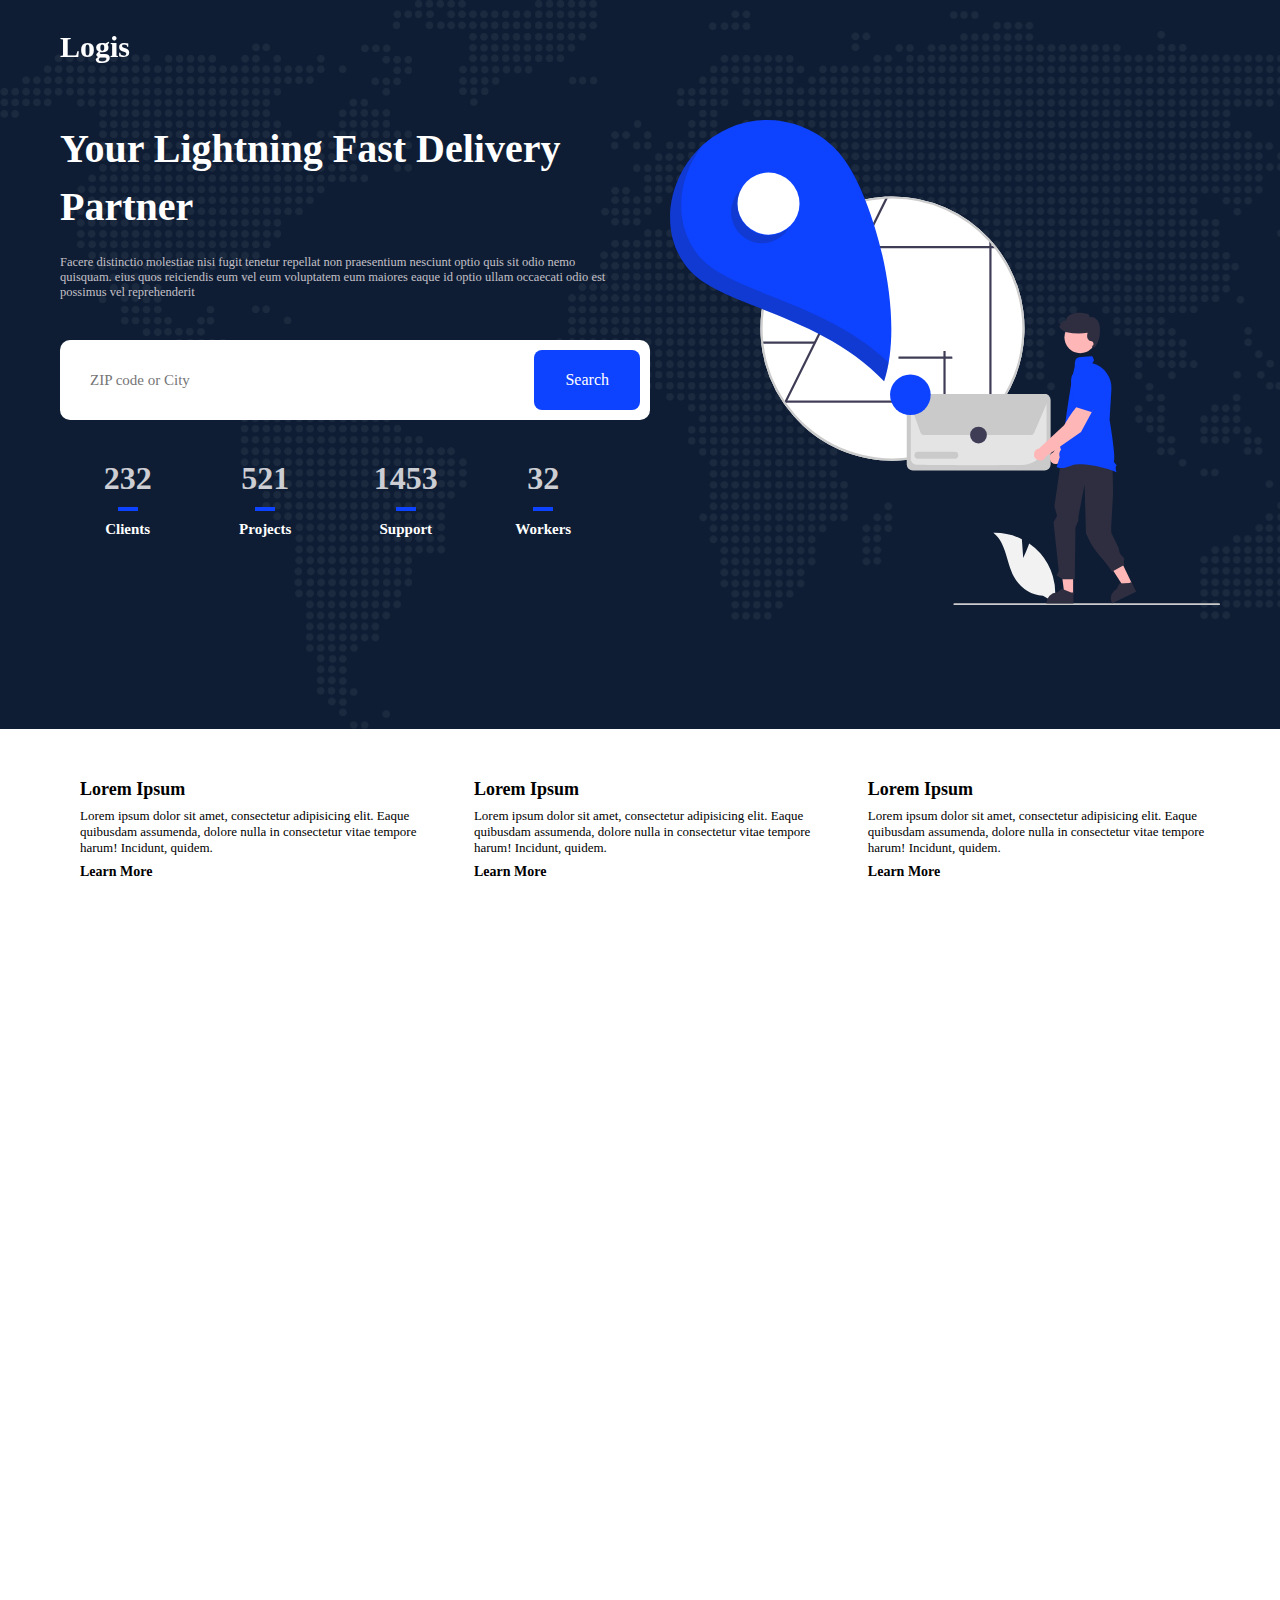
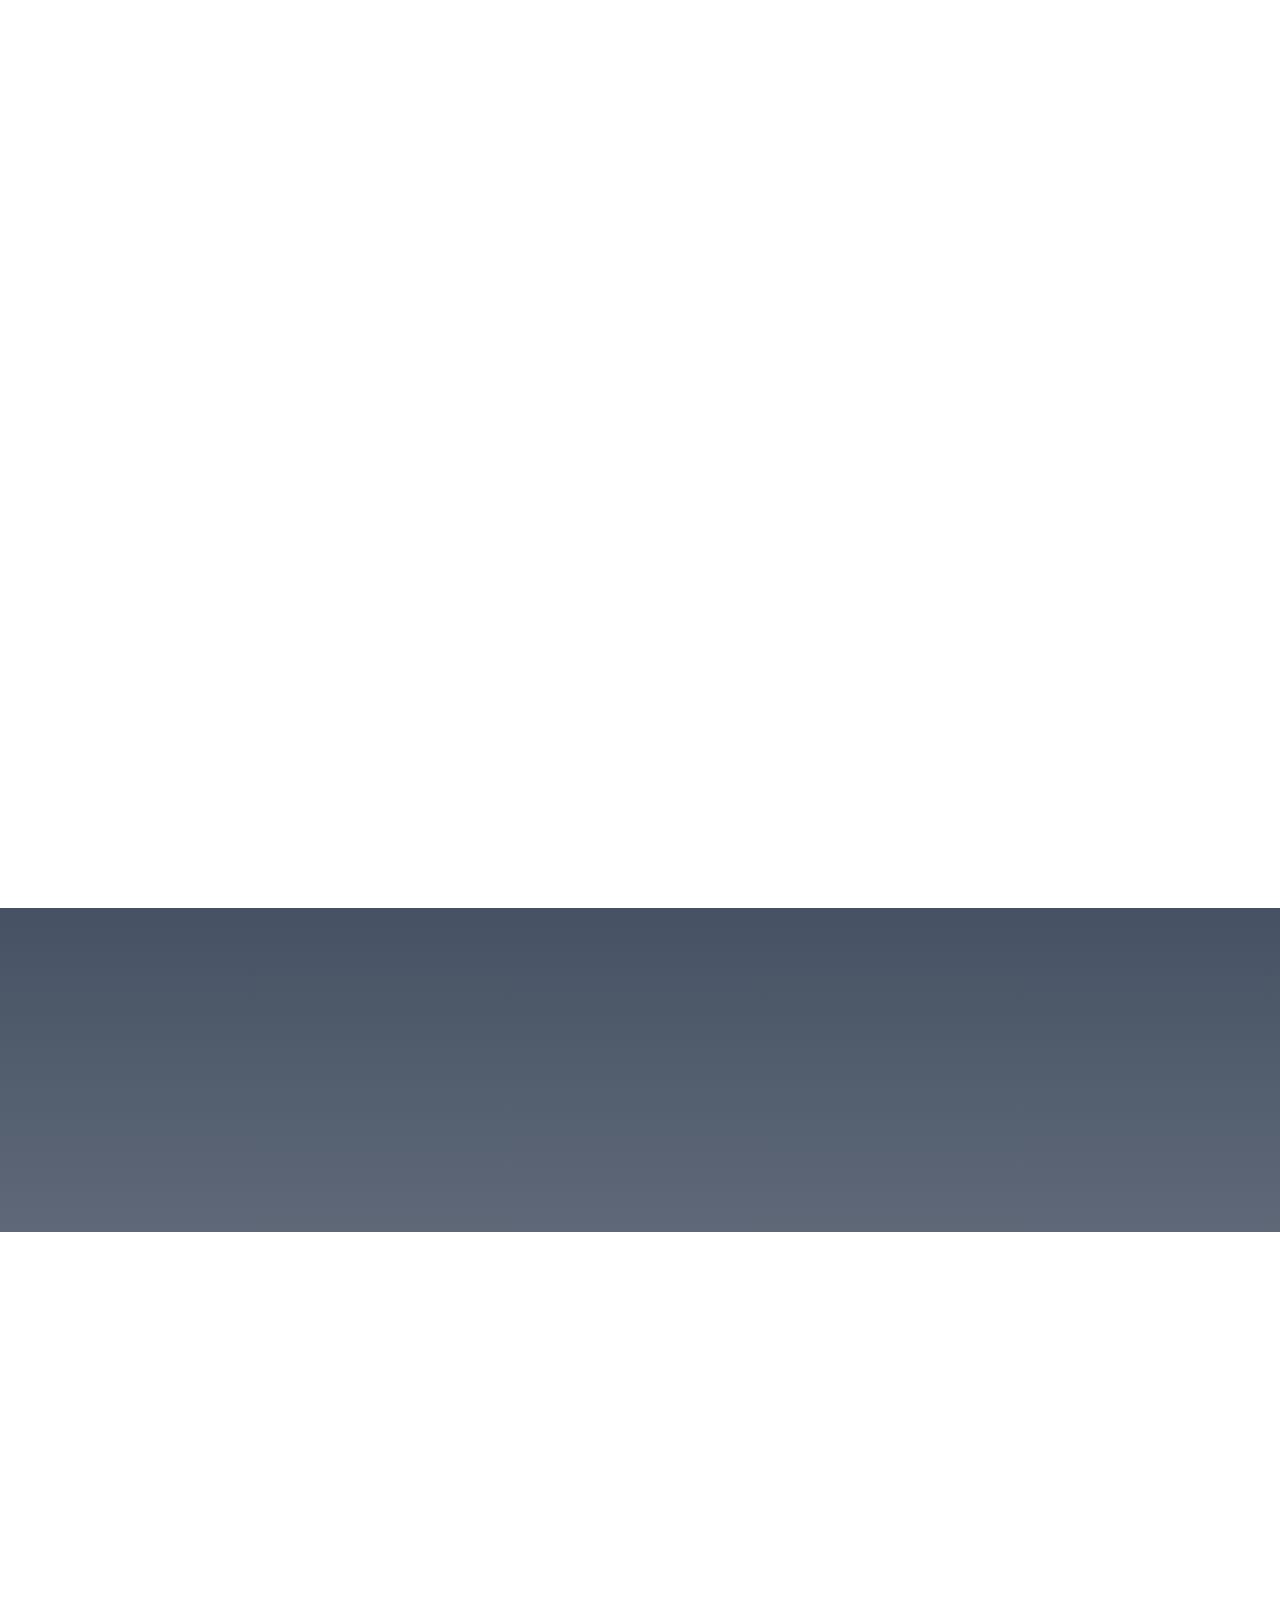
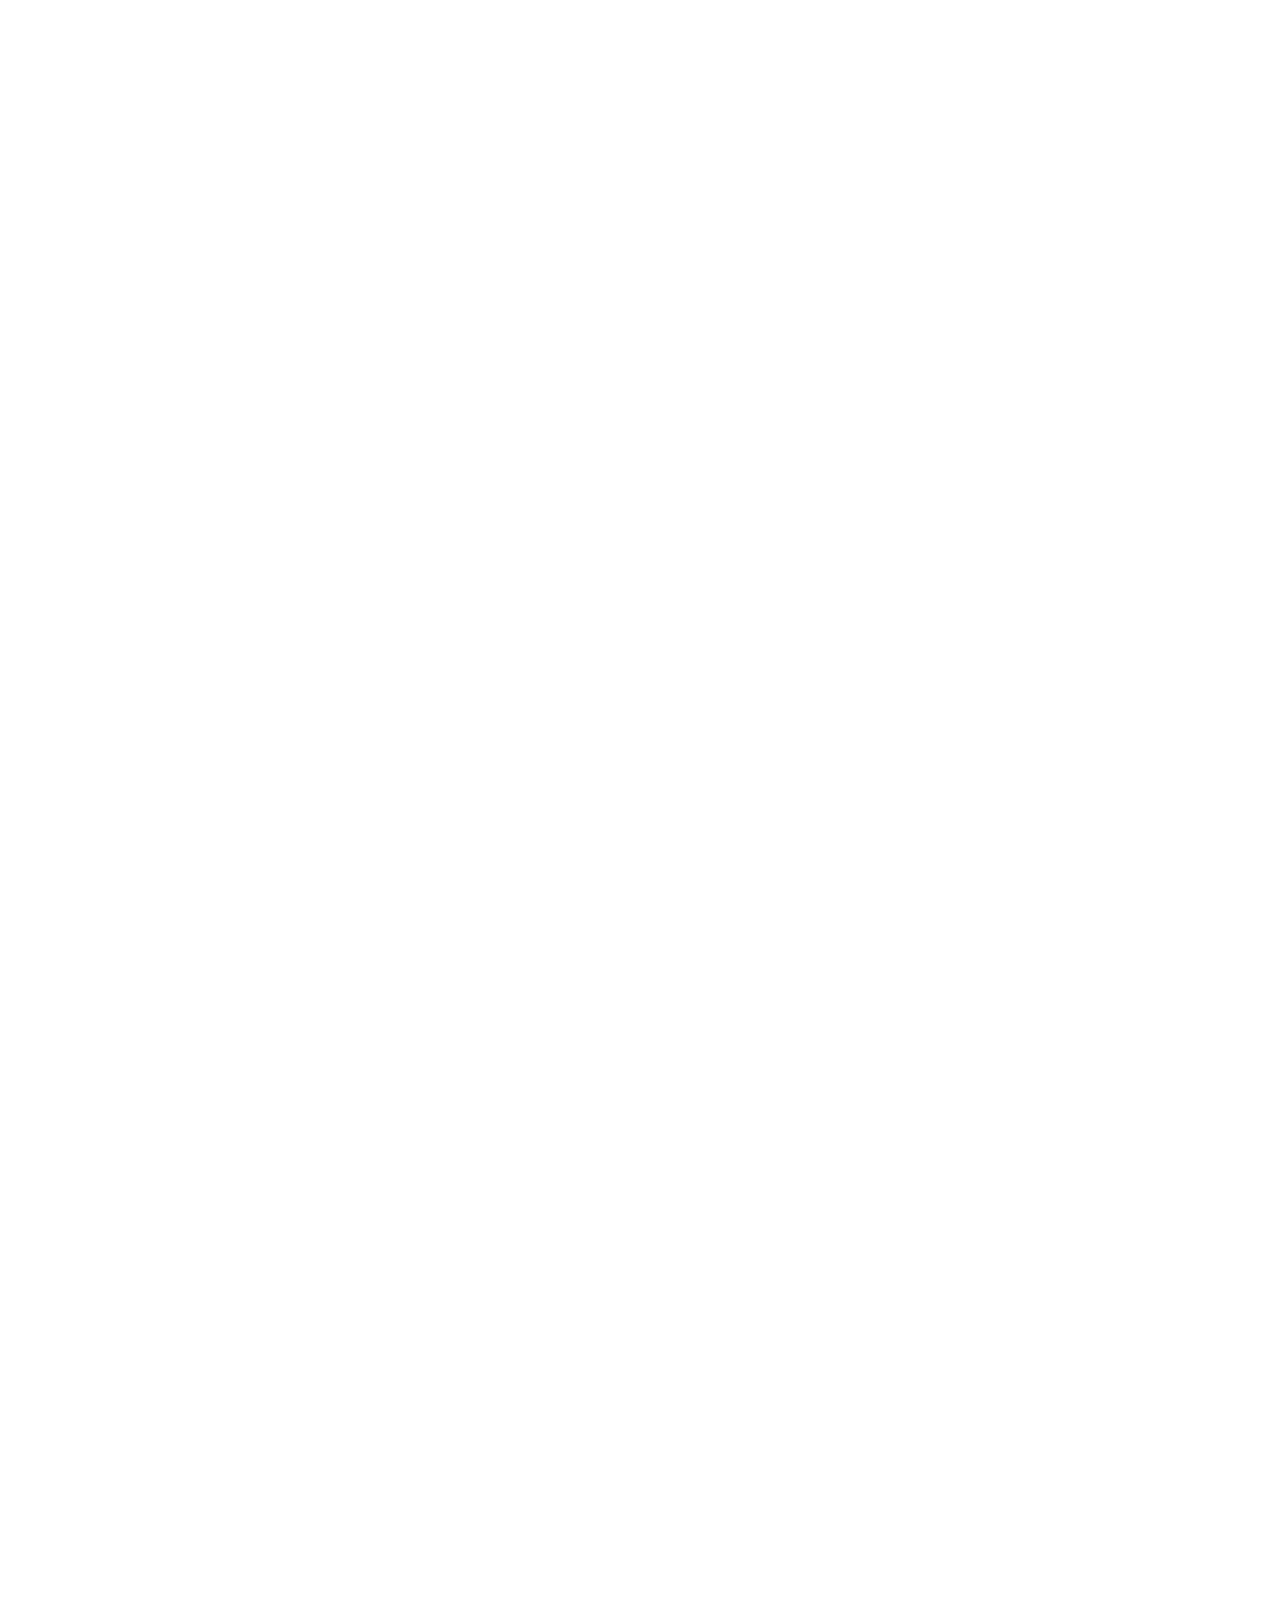
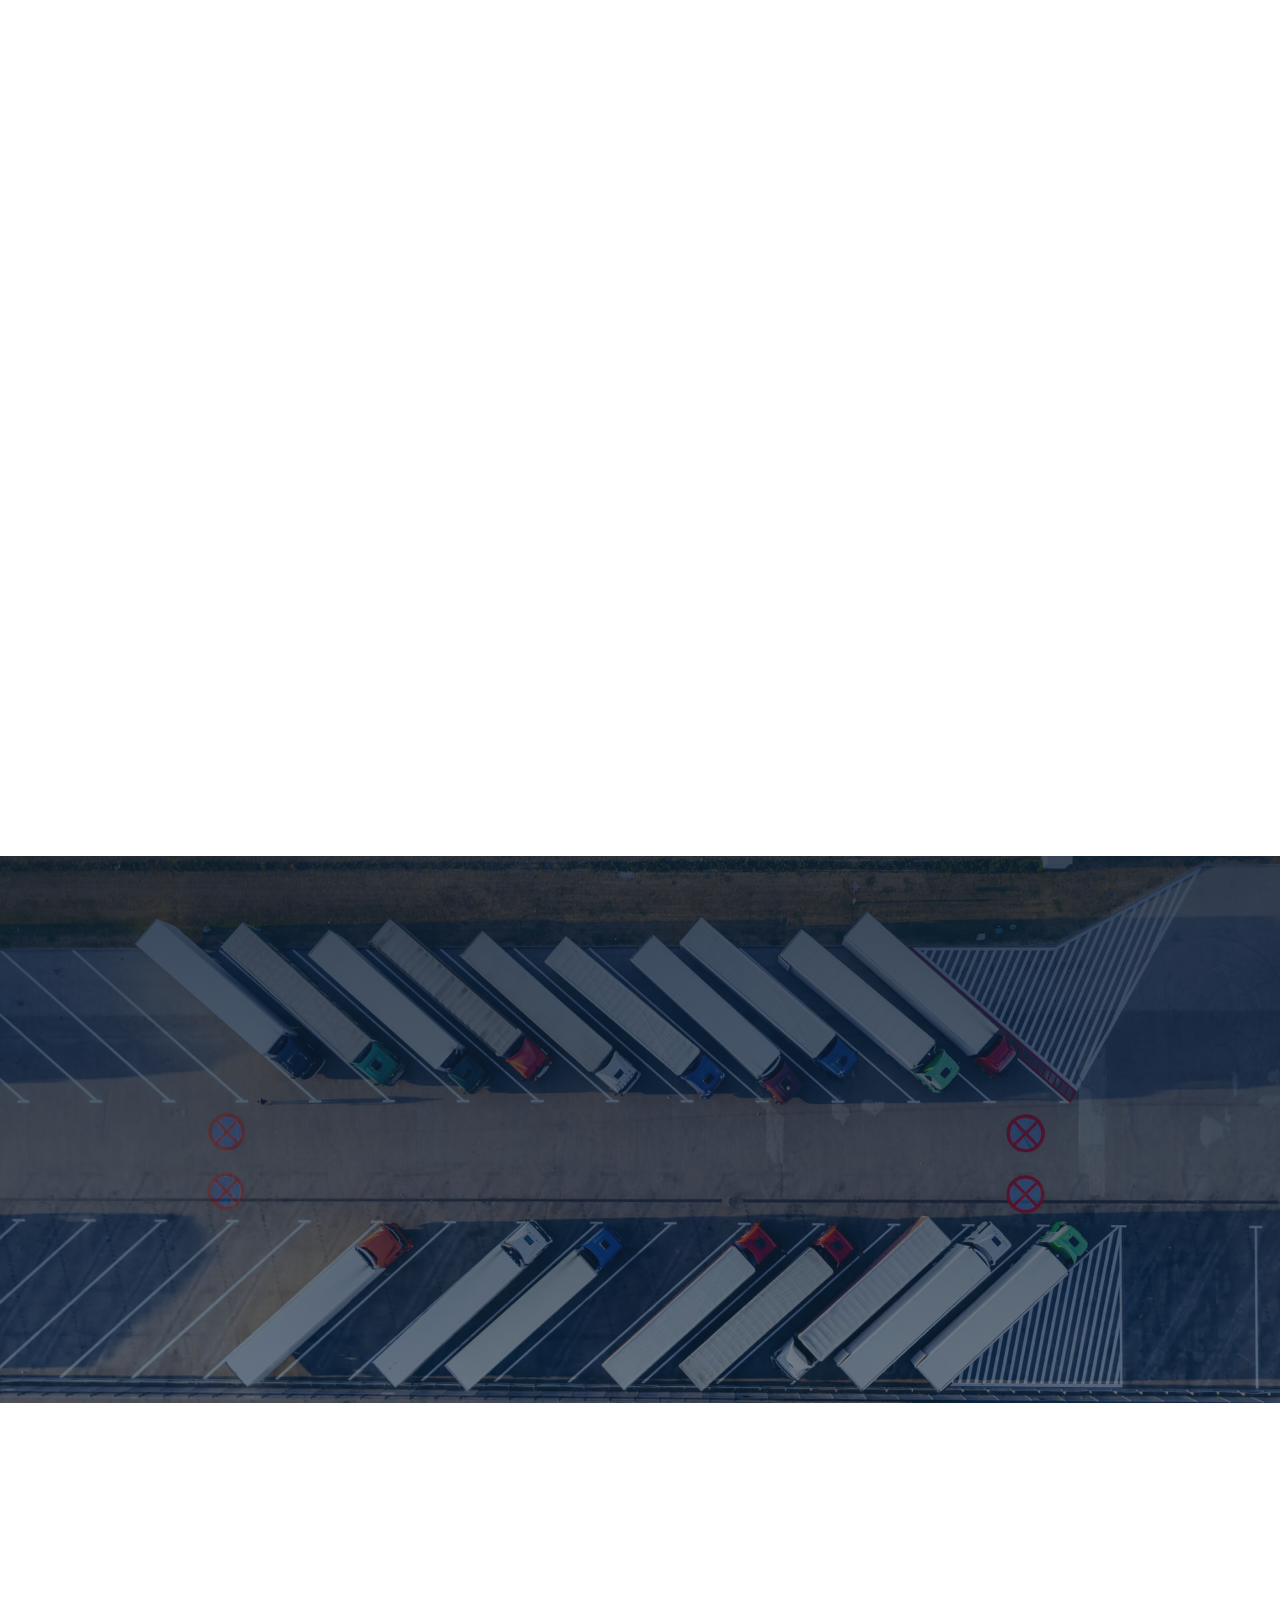
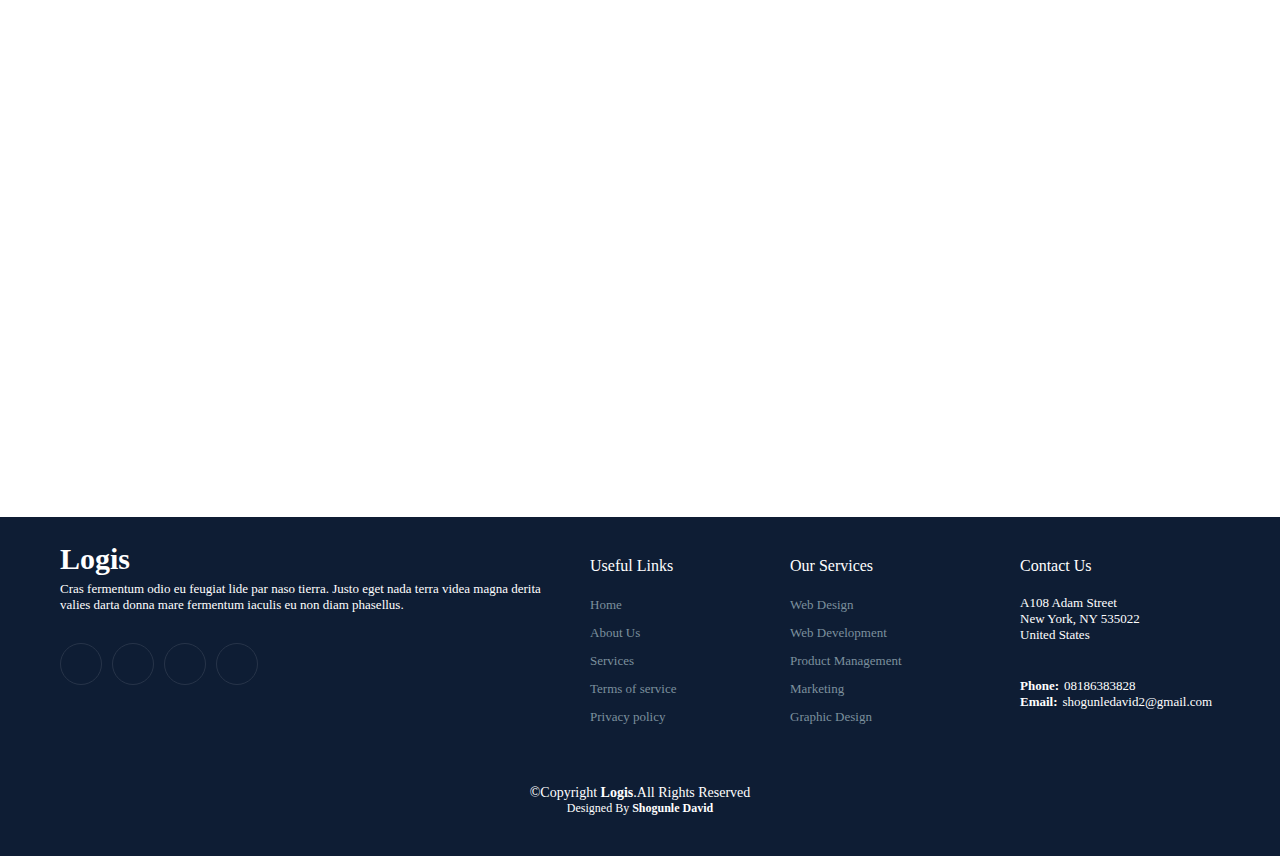
==== commit 3bb9c06c: "logis project" ====
--- a/index.html
+++ b/index.html
@@ -4,7 +4,7 @@
     <meta charset="UTF-8" />
     <meta name="viewport" content="width=device-width, initial-scale=1.0" />
     <title>Logis</title>
-    <link rel="icon" href="./assets/img/cta-bg.jpg">
+    <link rel="icon" href="./css/assets/img/cta-bg.jpg">
     <link
       rel="stylesheet"
       href="https://cdnjs.cloudflare.com/ajax/libs/font-awesome/6.4.0/css/all.min.css"
@@ -151,7 +151,7 @@
           </div>
         </div>
         <div class="delivery-img hidden-2">
-          <img src="./assets/img/hero-img.svg" alt="" />
+          <img src="./css/assets/img/hero-img.svg" alt="" />
         </div>
       </section>
     </section>
@@ -263,7 +263,7 @@
         </div>
       </div>
       <div class="about-us-img hidden-4_1">
-        <img src="./assets/img/about.jpg" alt="" />
+        <img src="./css/assets/img/about.jpg" alt="" />
         <div class="play-btn">
           <div class="play-btn-background">
             <i class="fa-solid fa-caret-right"></i>
@@ -284,7 +284,7 @@
         <a class="services-link hidden-6_1" href="logis-service-details.html">
           <div class="services-img-card">
             <div class="services-img">
-              <img src="./assets/img/storage-service.jpg" alt="" />
+              <img src="./css/assets/img/storage-service.jpg" alt="" />
             </div>
             <div class="services-img-card-description">
               <h3>STORAGE</h3>
@@ -300,7 +300,7 @@
         <a class="services-link hidden-6_2" href="logis-service-details.html">
           <div class="services-img-card">
             <div class="services-img">
-              <img src="./assets/img/logistics-service.jpg" alt="" />
+              <img src="./css/assets/img/logistics-service.jpg" alt="" />
             </div>
             <div class="services-img-card-description">
               <h3>LOGISTICS</h3>
@@ -316,7 +316,7 @@
         <a class="services-link hidden-6_3" href="logis-service-details.html">
           <div class="services-img-card">
             <div class="services-img">
-              <img src="./assets/img/cargo-service.jpg" alt="" />
+              <img src="./css/assets/img/cargo-service.jpg" alt="" />
             </div>
             <div class="services-img-card-description">
               <h3>CARGO</h3>
@@ -334,7 +334,7 @@
         <a class="services-link hidden-6_1" href="logis-service-details.html">
           <div class="services-img-card">
             <div class="services-img">
-              <img src="./assets/img/trucking-service.jpg" alt="" />
+              <img src="./css/assets/img/trucking-service.jpg" alt="" />
             </div>
             <div class="services-img-card-description">
               <h3>TRUCKING</h3>
@@ -350,7 +350,7 @@
         <a class="services-link hidden-6_2" href="logis-service-details.html">
           <div class="services-img-card">
             <div class="services-img">
-              <img src="./assets/img/packaging-service.jpg" alt="" />
+              <img src="./css/assets/img/packaging-service.jpg" alt="" />
             </div>
             <div class="services-img-card-description">
               <h3>PACKAGING</h3>
@@ -366,7 +366,7 @@
         <a class="services-link hidden-6_3" href="logis-service-details.html">
           <div class="services-img-card">
             <div class="services-img">
-              <img src="./assets/img/warehousing-service.jpg" alt="" />
+              <img src="./css/assets/img/warehousing-service.jpg" alt="" />
             </div>
             <div class="services-img-card-description">
               <h3>WAREHOUSING</h3>
@@ -400,7 +400,7 @@
     <section class="features">
       <div class="features-flex-1 hidden-8">
         <div class="features-img">
-          <img src="./assets/img/features-1.jpg" alt="" />
+          <img src="./css/assets/img/features-1.jpg" alt="" />
         </div>
         <div class="features-text">
           <h2>
@@ -444,13 +444,13 @@
           </p>
         </div>
         <div class="features-img">
-          <img src="./assets/img/features-2.jpg" alt="" />
+          <img src="./css/assets/img/features-2.jpg" alt="" />
         </div>
       </div>
 
       <div class="features-flex-3 hidden-8">
         <div class="features-img">
-          <img src="./assets/img/features-3.jpg" alt="" />
+          <img src="./css/assets/img/features-3.jpg" alt="" />
         </div>
         <div class="features-text">
           <h2>
@@ -498,7 +498,7 @@
           </p>
         </div>
         <div class="features-img">
-          <img src="./assets/img/features-4.jpg" alt="" />
+          <img src="./css/assets/img/features-4.jpg" alt="" />
         </div>
       </div>
     </section>
@@ -595,7 +595,7 @@
             <div class="swiper-testimonial">
               <div class="swiper-testimonial-img">
                 <img
-                  src="./assets/img/testimonials/testimonials-1.jpg"
+                  src="./css/assets/img/testimonials/testimonials-1.jpg"
                   alt=""
                 />
               </div>
@@ -630,7 +630,7 @@
             <div class="swiper-testimonial">
               <div class="swiper-testimonial-img">
                 <img
-                  src="./assets/img/testimonials/testimonials-2.jpg"
+                  src="./css/assets/img/testimonials/testimonials-2.jpg"
                   alt=""
                 />
               </div>
@@ -666,7 +666,7 @@
             <div class="swiper-testimonial">
               <div class="swiper-testimonial-img">
                 <img
-                  src="./assets/img/testimonials/testimonials-3.jpg"
+                  src="./css/assets/img/testimonials/testimonials-3.jpg"
                   alt=""
                 />
               </div>
@@ -702,7 +702,7 @@
             <div class="swiper-testimonial">
               <div class="swiper-testimonial-img">
                 <img
-                  src="./assets/img/testimonials/testimonials-4.jpg"
+                  src="./css/assets/img/testimonials/testimonials-4.jpg"
                   alt=""
                 />
               </div>
@@ -738,7 +738,7 @@
             <div class="swiper-testimonial">
               <div class="swiper-testimonial-img">
                 <img
-                  src="./assets/img/testimonials/testimonials-5.jpg"
+                  src="./css/assets/img/testimonials/testimonials-5.jpg"
                   alt=""
                 />
               </div>
